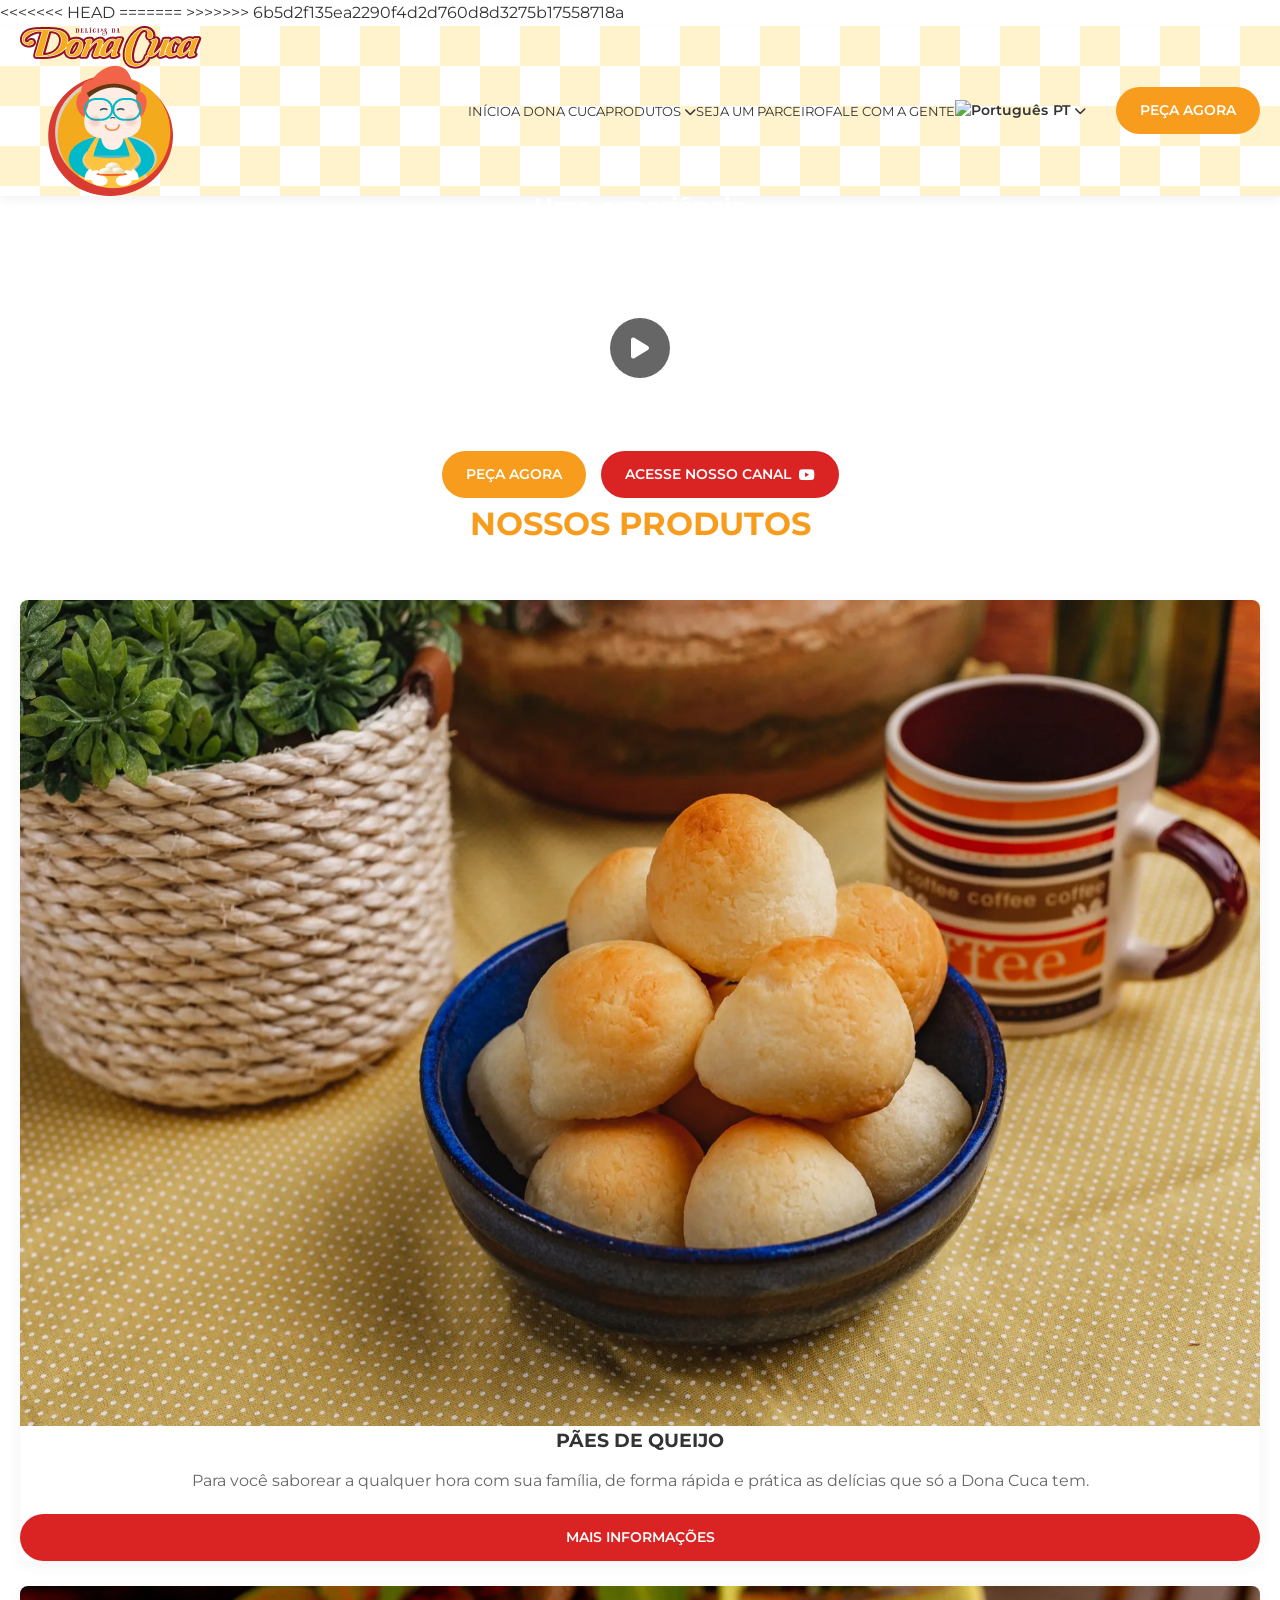
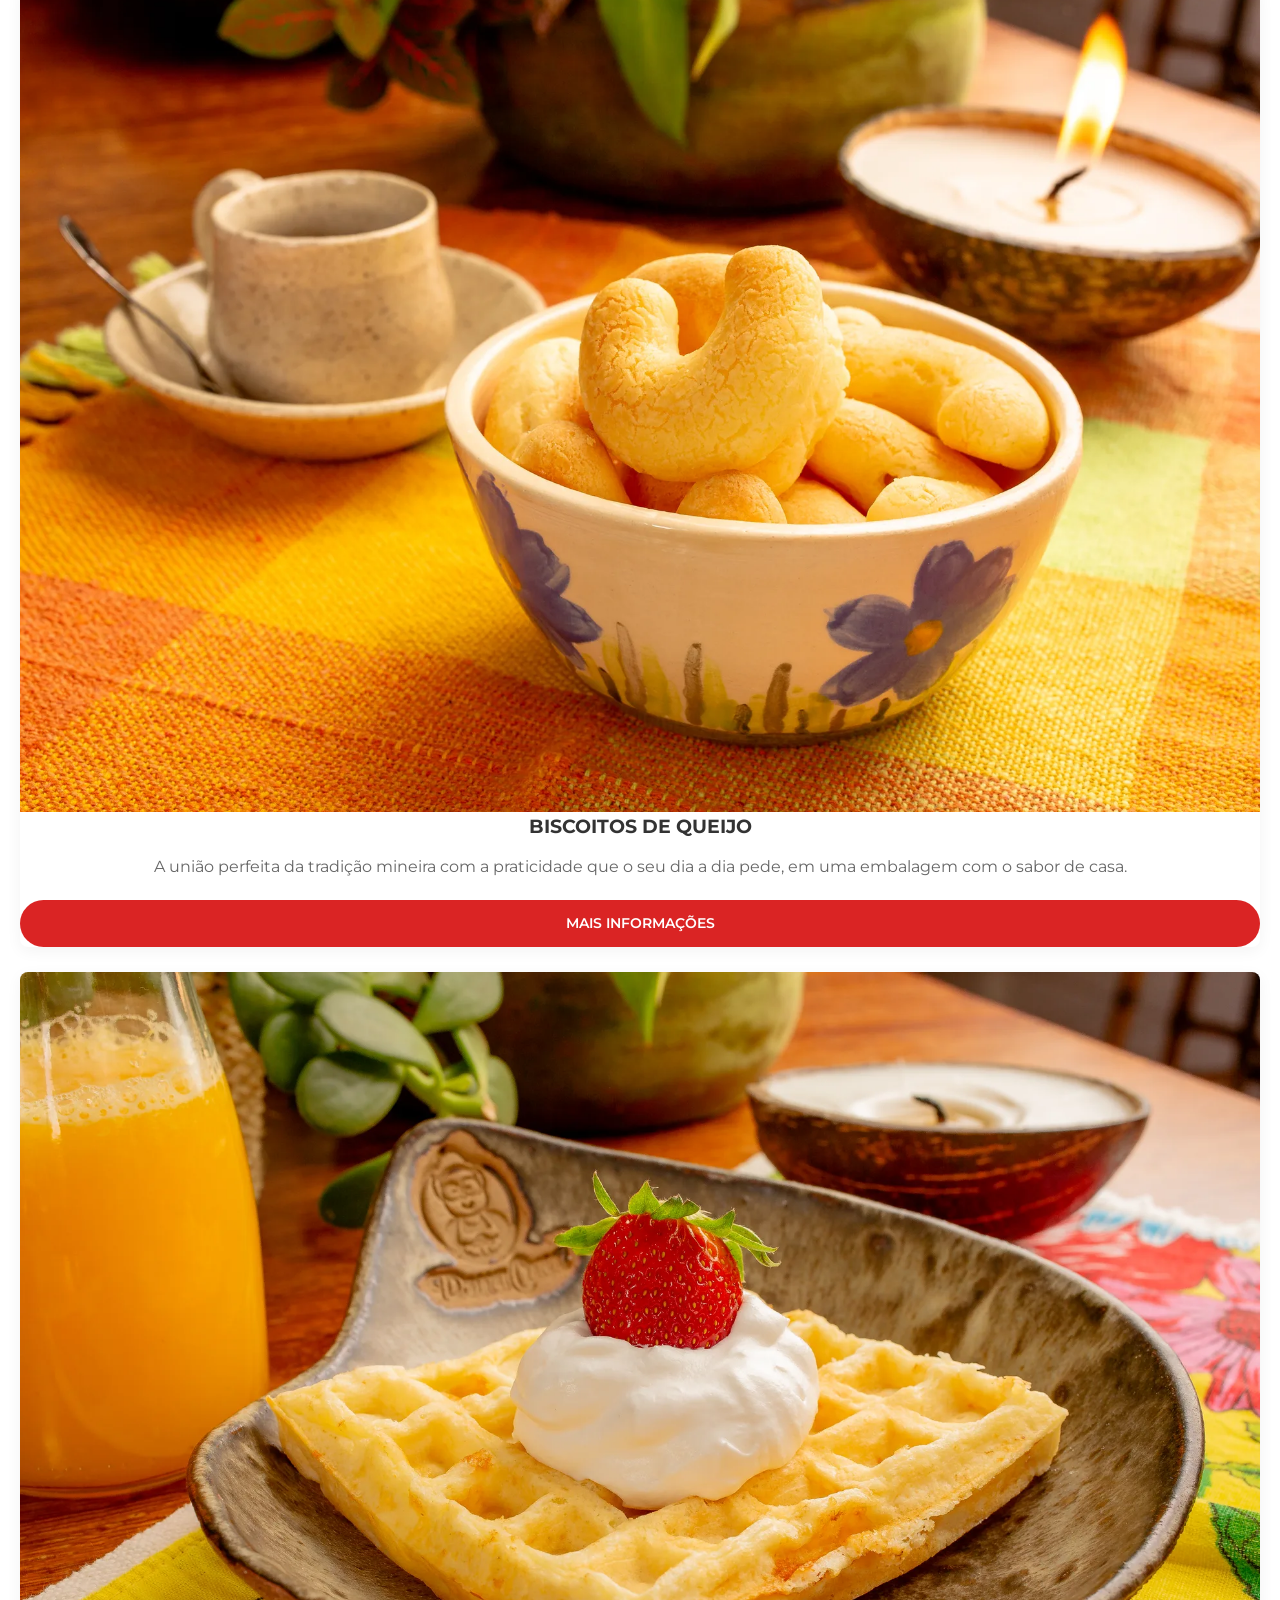
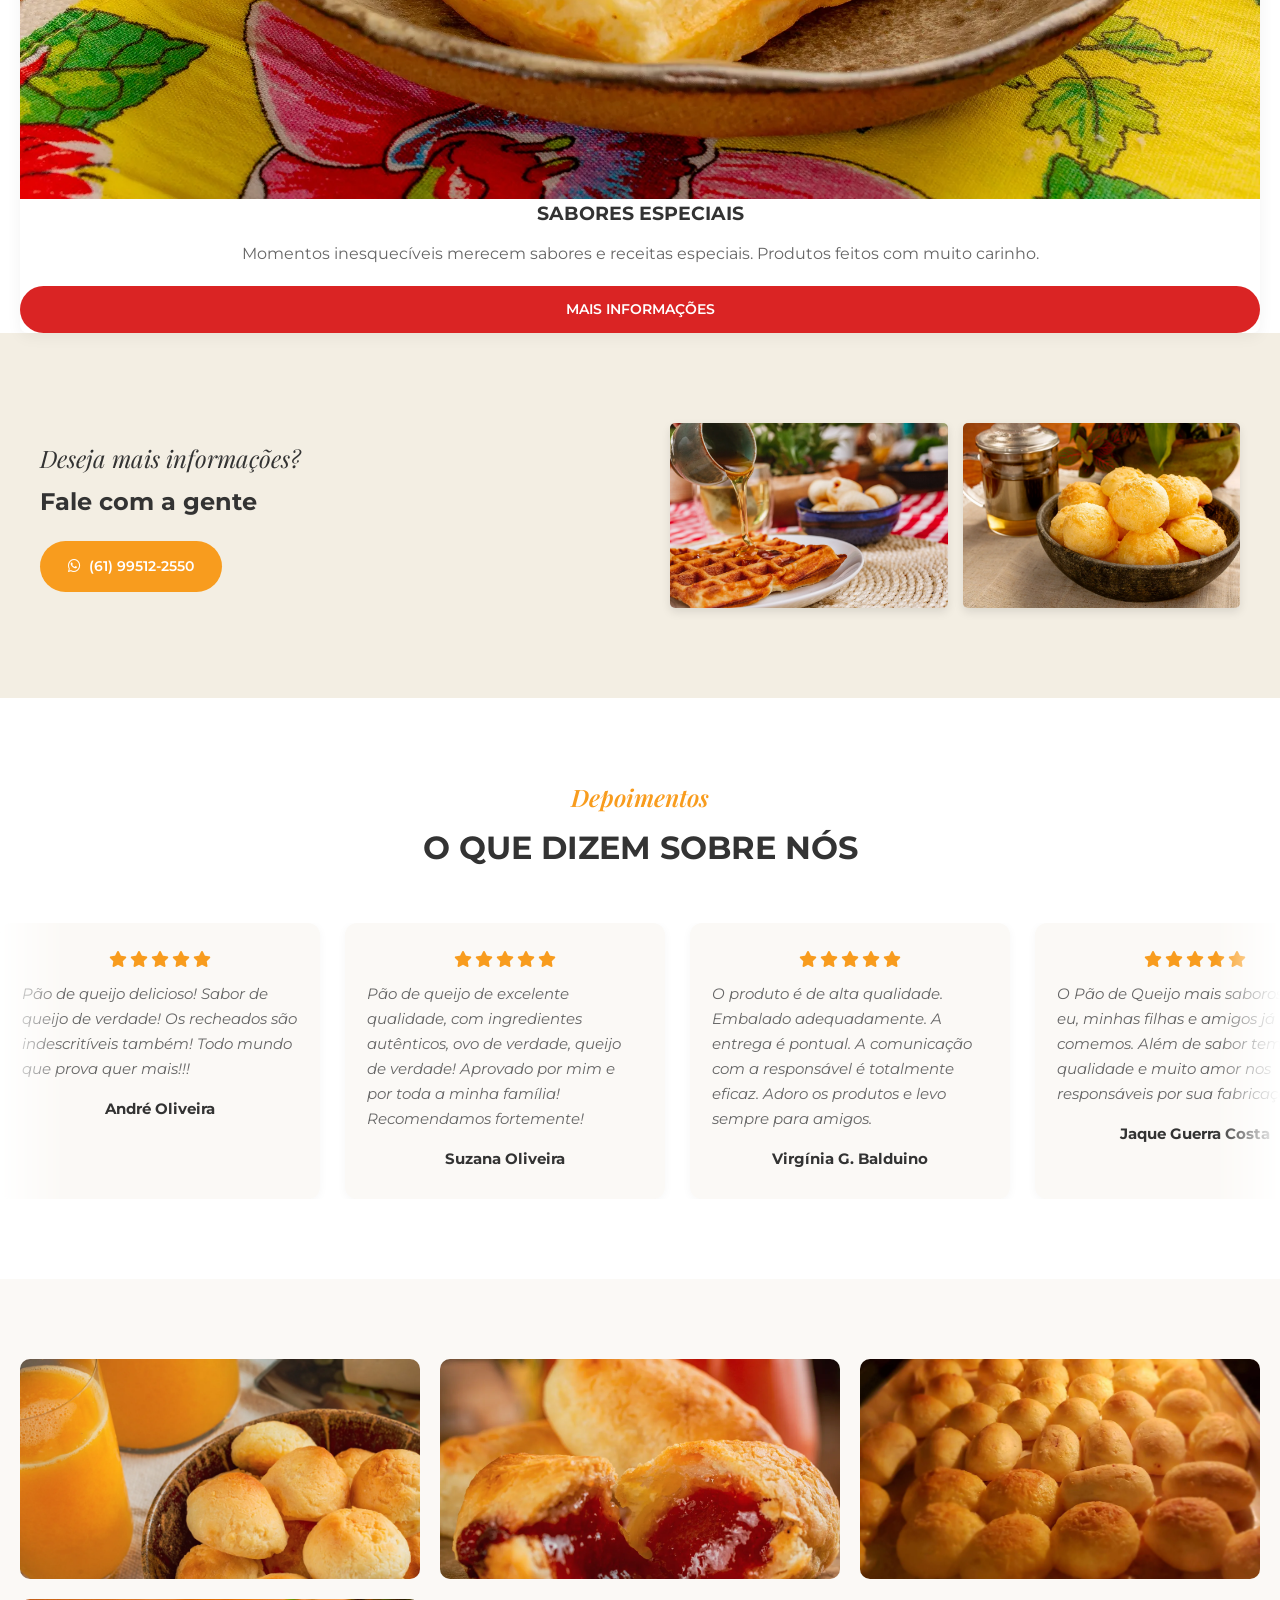
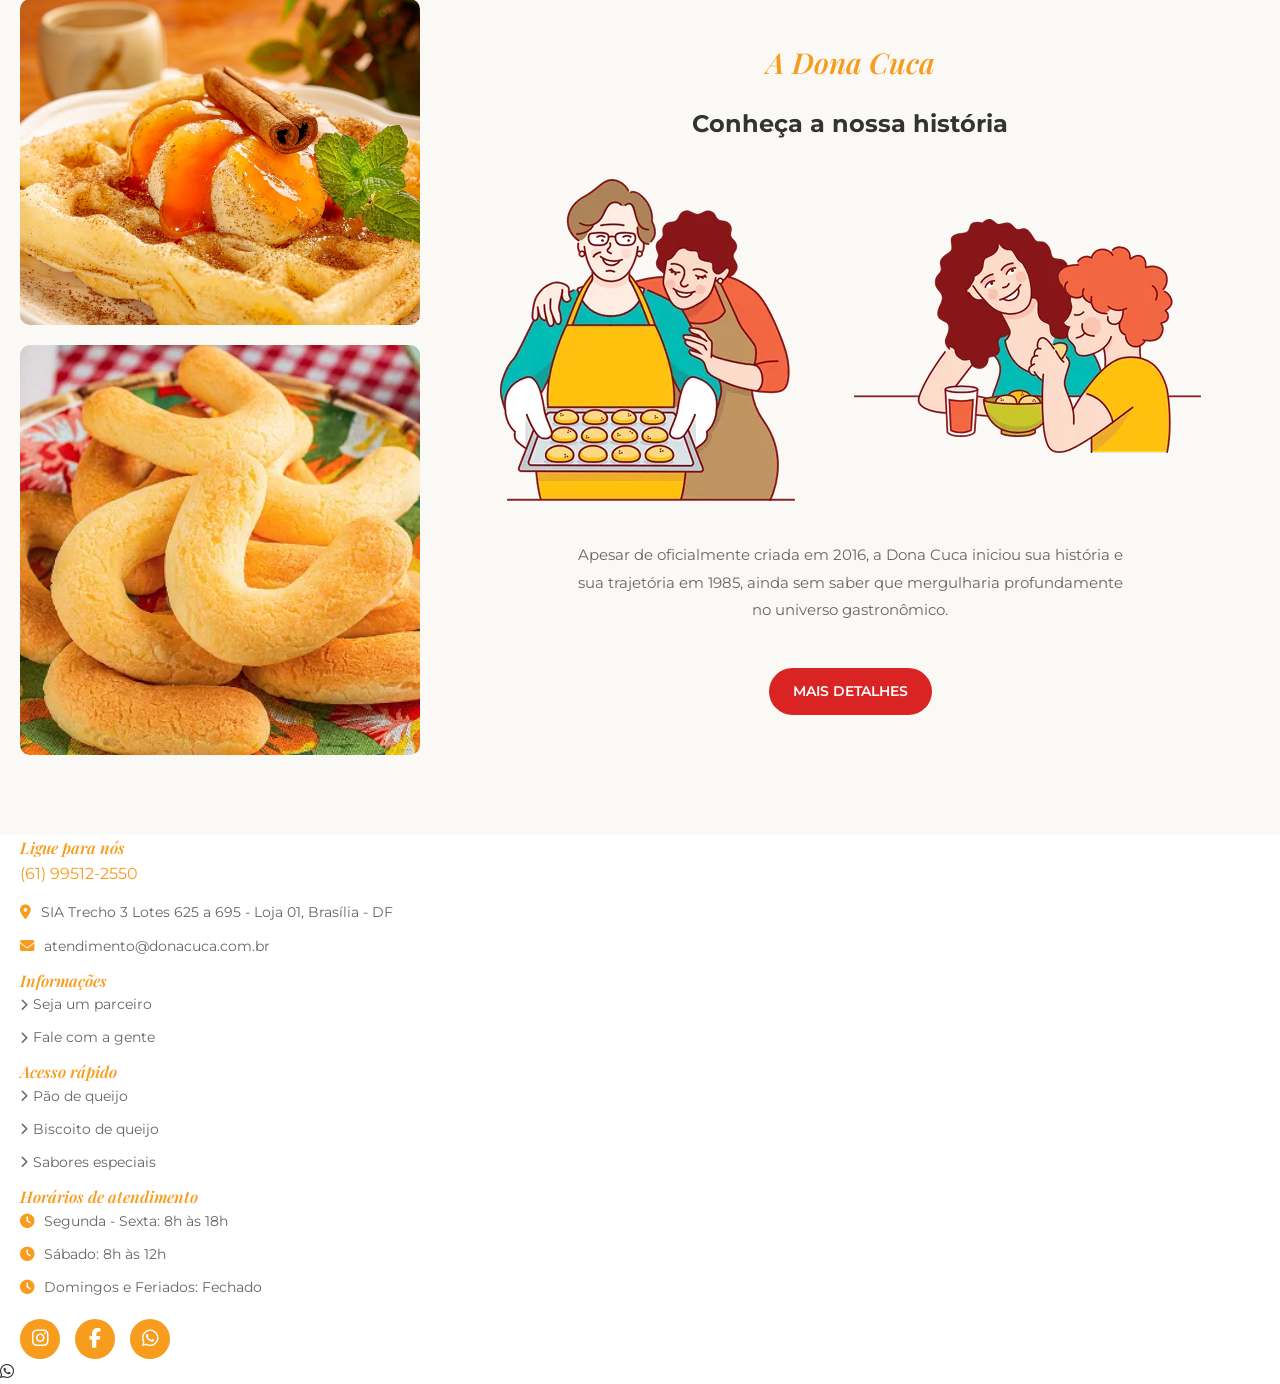
==== index.html @ e20464ad "resolve merge" ====
<!DOCTYPE html>
<html lang="pt-BR">

<head>
    <meta charset="UTF-8">
    <meta name="viewport" content="width=device-width, initial-scale=1.0">

    <!-- ===== SEO Primary ===== -->
<<<<<<< HEAD
    <title>Dona Cuca | Pão de Queijo Artesanal em Brasília</title>
=======
    <title>Dona Cuca | Início Pão de Queijo </title>
>>>>>>> 6b5d2f135ea2290f4d2d760d8d3275b17558718a
    <meta name="description" content="Conheça o pão de queijo artesanal da Dona Cuca — feito com ingredientes de verdade, ovo e queijo autênticos. Tradição desde 1985 em Brasília-DF.">
    <meta name="keywords" content="pão de queijo, biscoito de queijo, pão de queijo artesanal, Dona Cuca, Brasília, DF, pão de queijo recheado, queijo mineiro">
    <meta name="author" content="Dona Cuca">
    <meta name="robots" content="index, follow">
    <link rel="canonical" href="https://www.donacuca.com.br/">

    <!-- ===== Open Graph (WhatsApp, Facebook, LinkedIn) ===== -->
    <meta property="og:type" content="website">
    <meta property="og:url" content="https://www.donacuca.com.br/">
    <meta property="og:title" content="Dona Cuca | Pão de Queijo Artesanal em Brasília">
    <meta property="og:description" content="Feito com ingredientes de verdade desde 1985. Descubra o pão de queijo mais saboroso de Brasília.">
    <meta property="og:image" content="https://www.donacuca.com.br/assets/img/11.webp">
    <meta property="og:image:width" content="1200">
    <meta property="og:image:height" content="630">
    <meta property="og:locale" content="pt_BR">
    <meta property="og:site_name" content="Dona Cuca">

    <!-- ===== Twitter Card ===== -->
    <meta name="twitter:card" content="summary_large_image">
    <meta name="twitter:title" content="Dona Cuca | Pão de Queijo Artesanal em Brasília">
    <meta name="twitter:description" content="Feito com ingredientes de verdade desde 1985.">
    <meta name="twitter:image" content="https://www.donacuca.com.br/assets/img/11.webp">

    <!-- ===== Favicon ===== -->
    <link rel="shortcut icon" href="assets/logo/logo.png" type="image/x-icon">

    <!-- ===== JSON-LD Structured Data (Google Business) ===== -->
    <script type="application/ld+json">
    {
      "@context": "https://schema.org",
      "@type": "FoodEstablishment",
      "name": "Dona Cuca",
      "description": "Pão de queijo artesanal feito com ingredientes autênticos, tradição desde 1985.",
      "url": "https://www.donacuca.com.br",
      "telephone": "+55-61-99512-2550",
      "email": "atendimento@donacuca.com.br",
      "address": {
        "@type": "PostalAddress",
        "streetAddress": "SIA Trecho 3 Lotes 625 a 695 - Loja 01",
        "addressLocality": "Brasília",
        "addressRegion": "DF",
        "addressCountry": "BR"
      },
      "openingHoursSpecification": [
        { "@type": "OpeningHoursSpecification", "dayOfWeek": ["Monday","Tuesday","Wednesday","Thursday","Friday"], "opens": "08:00", "closes": "18:00" },
        { "@type": "OpeningHoursSpecification", "dayOfWeek": ["Saturday"], "opens": "08:00", "closes": "12:00" }
      ],
      "sameAs": [
        "https://www.instagram.com/donacucapaodequeijo",
        "https://www.facebook.com/donacucapaodequeijo"
      ]
    }
    </script>

    <!-- Google Fonts -->
    <link rel="preconnect" href="https://fonts.googleapis.com">
    <link rel="preconnect" href="https://fonts.gstatic.com" crossorigin>
    <link
        href="https://fonts.googleapis.com/css2?family=Montserrat:wght@400;500;600;700&family=Playfair+Display:ital,wght@0,600;0,700;1,600&display=swap"
        rel="stylesheet">

    <!-- FontAwesome -->
    <link rel="stylesheet" href="https://cdnjs.cloudflare.com/ajax/libs/font-awesome/6.4.0/css/all.min.css">

    <!-- Custom CSS -->
    <link rel="stylesheet" href="css/style.css">
</head>

<body>

    <!-- Header -->
    <header class="header">
        <div class="container header-container">
            <div class="logo">
                <img src="assets/logo/logo.png" alt="Dona Cuca">
            </div>

            <button class="mobile-menu-btn" aria-label="Abrir menu">
                <i class="fa-solid fa-bars"></i>
            </button>

            <nav class="nav-menu">
                <ul class="nav-list">
                    <li><a href="#inicio" data-i18n="nav-home">INÍCIO</a></li>
                    <li><a href="#historia" data-i18n="nav-about">A DONA CUCA</a></li>
                    <li class="dropdown">
                        <a href="#produtos"><span data-i18n="nav-products">PRODUTOS</span> <i
                                class="fa-solid fa-chevron-down text-xs"></i></a>
                    </li>
                    <li><a href="#parceiro" data-i18n="nav-partner">SEJA UM PARCEIRO</a></li>
                    <li><a href="#contato" data-i18n="nav-contact">FALE COM A GENTE</a></li>
                    <li class="language-selector">
                        <div class="lang-current">
                            <img src="https://flagcdn.com/w20/br.png" alt="Português" id="current-flag">
                            <span><span id="current-lang-text">PT</span> <i
                                    class="fa-solid fa-chevron-down text-xs"></i></span>
                        </div>
                        <ul class="lang-dropdown">
                            <li data-lang="pt" data-flag="br"><img src="https://flagcdn.com/w20/br.png" alt="Português">
                                Português</li>
                            <li data-lang="en" data-flag="us"><img src="https://flagcdn.com/w20/us.png" alt="English">
                                English</li>
                            <li data-lang="es" data-flag="es"><img src="https://flagcdn.com/w20/es.png" alt="Español">
                                Español</li>
                        </ul>
                    </li>
                </ul>
                <a href="#pedir" class="btn btn-primary btn-header" data-i18n="btn-order">Peça agora</a>
            </nav>
        </div>
    </header>

    <!-- Hero Section -->
    <section id="inicio" class="hero">
        <div class="hero-bg-slider">
            <div class="hero-bg-slide" style="background-image: url('assets/img/webp/11.webp'); animation-delay: 0s;"></div>
            <div class="hero-bg-slide" style="background-image: url('assets/img/webp/09.webp'); animation-delay: 6s;"></div>
            <div class="hero-bg-slide" style="background-image: url('assets/img/webp/10.webp'); animation-delay: 12s;"></div>
            <div class="hero-bg-slide" style="background-image: url('assets/img/webp/07.webp'); animation-delay: 18s;"></div>
        </div>
        <div class="hero-overlay"></div>
        <div class="container hero-content">
            <h2 class="hero-subtitle scroll-reveal" data-i18n="hero-subtitle">Saboreie nossas delícias</h2>
            <h1 class="hero-title scroll-reveal delay-100" data-i18n="hero-title">Uma experiência<br>gastronômica
                diferente</h1>

            <div class="hero-video-thumbnail scroll-reveal delay-200">
                <video id="heroVideo" class="video-thumb-img" autoplay>
                    <source src="assets/video/video.mp4" type="video/mp4">
                </video>
                <div class="play-btn" id="heroPlayBtn" style="cursor: pointer;">
                    <i class="fa-solid fa-play"></i>
                </div>
            </div>

            <div class="hero-buttons scroll-reveal delay-300">
                <a href="#pedir" class="btn btn-primary" data-i18n="btn-order">Peça agora</a>
                <a href="https://www.youtube.com/@DonaCucaPaoDeQueijo" target="_blank" class="btn btn-danger"
                    id="btnYoutubeHero"><span data-i18n="hero-youtube">Acesse nosso canal</span> <i
                        class="fa-brands fa-youtube"></i></a>
            </div>
        </div>
    </section>

    <!-- Products Section -->
    <section id="produtos" class="products">
        <div class="container">
            <div class="section-header scroll-reveal">
                <h2 class="section-title" data-i18n="products-title">NOSSOS PRODUTOS</h2>
            </div>

            <div class="products-grid">
                <!-- Card 1 -->
                <div class="product-card scroll-reveal delay-100">
                    <div class="card-img-wrapper">
                        <img src="assets/img/webp/01.webp" alt="Pães de Queijo Artesanal Dona Cuca" loading="lazy">
                    </div>
                    <div class="card-content">
                        <h3 data-i18n="prod1-title">PÃES DE QUEIJO</h3>
                        <p data-i18n="prod1-desc">Para você saborear a qualquer hora com sua família, de forma rápida e
                            prática as delícias que só a Dona Cuca tem.</p>
                        <a href="#mais" class="btn btn-outline-danger" data-i18n="btn-more">Mais informações</a>
                    </div>
                </div>

                <!-- Card 2 -->
                <div class="product-card scroll-reveal delay-200">
                    <div class="card-img-wrapper">
                        <img src="assets/img/webp/06.webp" alt="Biscoitos de Queijo Dona Cuca" loading="lazy">
                    </div>
                    <div class="card-content">
                        <h3 data-i18n="prod2-title">BISCOITOS DE QUEIJO</h3>
                        <p data-i18n="prod2-desc">A união perfeita da tradição mineira com a praticidade que o seu dia a
                            dia pede, em uma embalagem com o sabor de casa.</p>
                        <a href="#mais" class="btn btn-outline-danger" data-i18n="btn-more">Mais informações</a>
                    </div>
                </div>

                <!-- Card 3 -->
                <div class="product-card scroll-reveal delay-300">
                    <div class="card-img-wrapper">
                        <img src="assets/img/webp/09.webp" alt="Sabores Especiais Dona Cuca" loading="lazy">
                    </div>
                    <div class="card-content">
                        <h3 data-i18n="prod3-title">SABORES ESPECIAIS</h3>
                        <p data-i18n="prod3-desc">Momentos inesquecíveis merecem sabores e receitas especiais. Produtos
                            feitos com muito carinho.</p>
                        <a href="#mais" class="btn btn-outline-danger" data-i18n="btn-more">Mais informações</a>
                    </div>
                </div>
            </div>
        </div>
    </section>

    <!-- Call to Action (Contact) -->
    <section id="contato" class="cta-section">
        <div class="container cta-container">
            <div class="cta-text scroll-reveal-left">
                <p class="cta-subtitle" data-i18n="cta-subtitle">Deseja mais informações?</p>
                <h2 class="cta-title" data-i18n="cta-title">Fale com a gente</h2>
                <a href="https://wa.me/5561995122550" class="btn btn-primary cta-btn" target="_blank">
                    <i class="fa-brands fa-whatsapp"></i> (61) 99512-2550
                </a>
            </div>
            <div class="cta-images scroll-reveal-right delay-200">
                <img src="assets/img/webp/02.webp" alt="Pão de queijo Dona Cuca - Peça o seu" class="img-left" loading="lazy">
                <img src="assets/img/webp/10.webp" alt="Produtos Dona Cuca em destaque" class="img-right" loading="lazy">
            </div>
        </div>
    </section>

    <!-- Depoimentos Section -->
    <section id="depoimentos" class="testimonials-section">
        <div class="container">
            <div class="section-header scroll-reveal">
                <h3 class="testimonials-label" data-i18n="testimonials-label">Depoimentos</h3>
                <h2 class="section-title testimonials-title" data-i18n="testimonials-title">O que dizem sobre nós</h2>
            </div>
        </div>

        <div class="carousel-track-container scroll-reveal delay-200">
            <div class="carousel-track">
                <div class="testimonial-card">
                    <div class="testimonial-stars">
                        <i class="fa-solid fa-star"></i><i class="fa-solid fa-star"></i><i
                            class="fa-solid fa-star"></i><i class="fa-solid fa-star"></i><i
                            class="fa-solid fa-star"></i>
                    </div>
                    <p class="testimonial-text" data-i18n="dep1-text">Pão de queijo delicioso! Sabor de queijo de
                        verdade! Os recheados são indescritíveis também! Todo mundo que prova quer mais!!!</p>
                    <span class="testimonial-author">André Oliveira</span>
                </div>

                <div class="testimonial-card">
                    <div class="testimonial-stars">
                        <i class="fa-solid fa-star"></i><i class="fa-solid fa-star"></i><i
                            class="fa-solid fa-star"></i><i class="fa-solid fa-star"></i><i
                            class="fa-solid fa-star"></i>
                    </div>
                    <p class="testimonial-text" data-i18n="dep2-text">Pão de queijo de excelente qualidade, com
                        ingredientes autênticos, ovo de verdade, queijo de verdade! Aprovado por mim e por toda a minha
                        família! Recomendamos fortemente!</p>
                    <span class="testimonial-author">Suzana Oliveira</span>
                </div>

                <div class="testimonial-card">
                    <div class="testimonial-stars">
                        <i class="fa-solid fa-star"></i><i class="fa-solid fa-star"></i><i
                            class="fa-solid fa-star"></i><i class="fa-solid fa-star"></i><i
                            class="fa-solid fa-star"></i>
                    </div>
                    <p class="testimonial-text" data-i18n="dep3-text">O produto é de alta qualidade. Embalado
                        adequadamente. A entrega é pontual. A comunicação com a responsável é totalmente eficaz. Adoro
                        os produtos e levo sempre para amigos.</p>
                    <span class="testimonial-author">Virgínia G. Balduino</span>
                </div>

                <div class="testimonial-card">
                    <div class="testimonial-stars">
                        <i class="fa-solid fa-star"></i><i class="fa-solid fa-star"></i><i
                            class="fa-solid fa-star"></i><i class="fa-solid fa-star"></i><i
                            class="fa-solid fa-star"></i>
                    </div>
                    <p class="testimonial-text" data-i18n="dep4-text">O Pão de Queijo mais saboroso que eu, minhas
                        filhas e amigos já comemos. Além de sabor tem qualidade e muito amor nos responsáveis por sua
                        fabricação.</p>
                    <span class="testimonial-author">Jaque Guerra Costa</span>
                </div>

                <div class="testimonial-card">
                    <div class="testimonial-stars">
                        <i class="fa-solid fa-star"></i><i class="fa-solid fa-star"></i><i
                            class="fa-solid fa-star"></i><i class="fa-solid fa-star"></i><i
                            class="fa-solid fa-star"></i>
                    </div>
                    <p class="testimonial-text" data-i18n="dep5-text">Uma experiência maravilhosa! O Pão de queijo da
                        Dona Cuca é um "Manjar dos Deuses"! Simples assim!</p>
                    <span class="testimonial-author">Marta Maria Damásio Nonato</span>
                </div>

                <div class="testimonial-card">
                    <div class="testimonial-stars">
                        <i class="fa-solid fa-star"></i><i class="fa-solid fa-star"></i><i
                            class="fa-solid fa-star"></i><i class="fa-solid fa-star"></i><i
                            class="fa-solid fa-star"></i>
                    </div>
                    <p class="testimonial-text" data-i18n="dep6-text">Excelente, pães de queijo deliciosos e ambiente
                        super agradável e acolhedor. Nota 1000!!!!</p>
                    <span class="testimonial-author">Fatima Ferraz Palhares</span>
                </div>

                <div class="testimonial-card">
                    <div class="testimonial-stars">
                        <i class="fa-solid fa-star"></i><i class="fa-solid fa-star"></i><i
                            class="fa-solid fa-star"></i><i class="fa-solid fa-star"></i><i
                            class="fa-solid fa-star"></i>
                    </div>
                    <p class="testimonial-text" data-i18n="dep7-text">Pão de queijo de verdade!!! Simplesmente
                        maravilhoso! Sabores sazonais sempre surpreendem!</p>
                    <span class="testimonial-author">Gabriel Bengaloo</span>
                </div>

                <div class="testimonial-card">
                    <div class="testimonial-stars">
                        <i class="fa-solid fa-star"></i><i class="fa-solid fa-star"></i><i
                            class="fa-solid fa-star"></i><i class="fa-solid fa-star"></i><i
                            class="fa-solid fa-star"></i>
                    </div>
                    <p class="testimonial-text" data-i18n="dep8-text">Uma delícia!!!! Pão de queijo artesanal com
                        ingredientes de qualidade.</p>
                    <span class="testimonial-author">Jeanice Durão</span>
                </div>
            </div>
        </div>
    </section>

    <!-- Gallery and Story Section -->
    <section id="historia" class="gallery-story-section">
        <div class="container">
            <div class="story-grid">
                <!-- Top row: 3 images -->
                <div class="story-grid-img img-1 scroll-reveal delay-100">
                    <img src="assets/img/webp/04.webp" alt="Pão de queijo da Dona Cuca" loading="lazy">
                </div>
                <div class="story-grid-img img-2 scroll-reveal delay-200">
                    <img src="assets/img/webp/12.webp" alt="Dona Cuca — sabor mineiro em Brasília" loading="lazy">
                </div>
                <div class="story-grid-img img-3 scroll-reveal delay-300">
                    <img src="assets/img/webp/03.webp" alt="Produção artesanal Dona Cuca" loading="lazy">
                </div>

                <!-- Left column: 2 images stacked -->
                <div class="story-grid-img img-4 scroll-reveal-left delay-400">
                    <img src="assets/img/webp/13.webp" alt="Dona Cuca — ingredientes frescos e de qualidade" loading="lazy">
                </div>
                <div class="story-grid-img img-5 scroll-reveal-left delay-500">
                    <img src="assets/img/webp/05.webp" alt="Pão de queijo recheado Dona Cuca" loading="lazy">
                </div>

                <!-- Center-Right: Story card spanning 2 cols and 2 rows -->
                <div class="story-card scroll-reveal-right delay-200">
                    <h3 class="story-label" data-i18n="story-label">A Dona Cuca</h3>
                    <h2 class="story-heading" data-i18n="story-heading">Conheça a nossa história</h2>

                    <div class="story-illustrations">
                        <img src="assets/img/webp/banner.webp" alt="Ilustração Dona Cuca — história desde 1985" class="story-img" loading="lazy">
                    </div>

                    <p class="story-paragraph" data-i18n="story-text">Apesar de oficialmente criada em 2016, a Dona Cuca
                        iniciou sua história e sua trajetória em 1985, ainda sem saber que mergulharia profundamente no
                        universo gastronômico.</p>

                    <div class="story-btn-wrapper">
                        <a href="#historia" class="btn btn-danger" data-i18n="btn-details">Mais detalhes</a>
                    </div>
                </div>
            </div>
        </div>
    </section>

    <!-- Footer -->
    <footer class="footer">
        <div class="container footer-container">
            <!-- Col 1 -->
            <div class="footer-col scroll-reveal">
                <h4 data-i18n="footer-col1">Ligue para nós</h4>
                <p class="phone-number">(61) 99512-2550</p>
                <ul class="contact-list">
                    <li><i class="fa-solid fa-location-dot"></i> <span data-i18n="footer-address">SIA Trecho 3 Lotes 625
                            a 695 - Loja 01, Brasília - DF</span></li>
                    <li><i class="fa-solid fa-envelope"></i> atendimento@donacuca.com.br</li>
                </ul>
            </div>

            <!-- Col 2 -->
            <div class="footer-col scroll-reveal delay-100">
                <h4 data-i18n="footer-col2">Informações</h4>
                <ul class="footer-links">
                    <li><a href="#parceiro"><i class="fa-solid fa-chevron-right text-xs"></i> <span
                                data-i18n="footer-partner">Seja um parceiro</span></a></li>
                    <li><a href="https://wa.me/5561995122550"><i class="fa-solid fa-chevron-right text-xs"></i> <span
                                data-i18n="footer-contact">Fale com a gente</span></a></li>
                </ul>
            </div>

            <!-- Col 3 -->
            <div class="footer-col scroll-reveal delay-200">
                <h4 data-i18n="footer-col3">Acesso rápido</h4>
                <ul class="footer-links">
                    <li><a href="#produtos"><i class="fa-solid fa-chevron-right text-xs"></i> <span
                                data-i18n="footer-pao">Pão de queijo</span></a></li>
                    <li><a href="#produtos"><i class="fa-solid fa-chevron-right text-xs"></i> <span
                                data-i18n="footer-biscoito">Biscoito de queijo</span></a></li>
                    <li><a href="#produtos"><i class="fa-solid fa-chevron-right text-xs"></i> <span
                                data-i18n="footer-sabores">Sabores especiais</span></a></li>
                </ul>
            </div>

            <!-- Col 4 -->
            <div class="footer-col scroll-reveal delay-300">
                <h4 data-i18n="footer-col4">Horários de atendimento</h4>
                <ul class="hours-list">
                    <li><i class="fa-solid fa-clock"></i> <span data-i18n="footer-hours1">Segunda - Sexta: 8h às
                            18h</span></li>
                    <li><i class="fa-solid fa-clock"></i> <span data-i18n="footer-hours2">Sábado: 8h às 12h</span></li>
                    <li><i class="fa-solid fa-clock"></i> <span data-i18n="footer-hours3">Domingos e Feriados:
                            Fechado</span></li>
                </ul>
                <div class="social-icons">
                    <a href="https://www.instagram.com/donacucapaodequeijo"><i class="fa-brands fa-instagram"></i></a>
                    <a href="https://www.facebook.com/donacucapaodequeijo"><i class="fa-brands fa-facebook-f"></i></a>
                    <a href="https://wa.me/5561995122550"><i class="fa-brands fa-whatsapp"></i></a>
                </div>
            </div>
        </div>
    </footer>

    <!-- Floating WhatsApp Button -->
    <a href="https://wa.me/5561995122550" class="floating-whatsapp" target="_blank"
        aria-label="Fale conosco no WhatsApp">
        <i class="fa-brands fa-whatsapp"></i>
    </a>

    <script src="js/script.js"></script>
</body>

</html>
---- css/style.css ----
/* ===== Variáveis CSS ===== */
:root {
  --primary-color: #F89C1E;
  /* Laranja Dona Cuca */
  --primary-hover: #E08915;
  --secondary-color: #DA2424;
  /* Vermelho/bordo */
  --secondary-hover: #B71C1C;
  --whatsapp-color: #25D366;
  --footer-bg: #4B2E1D;
  /* Marrom Escuro */
  --bg-bege: #f3eee3;
  /* Marrom Escuro */
  --bg-light: #FBF9F6;
  /* Bege claro das seções */
  --text-dark: #333333;
  --text-light: #666666;
  --font-main: 'Montserrat', sans-serif;
  --font-title: 'Playfair Display', serif;
}

html {
  scroll-behavior: smooth;
}

/* ===== Custom Scrollbar ===== */
::-webkit-scrollbar {
  width: 12px;
}

::-webkit-scrollbar-track {
  background: var(--bg-light);
}

::-webkit-scrollbar-thumb {
  background-color: var(--primary-color);
  border-radius: 10px;
  border: 3px solid var(--bg-light);
}

::-webkit-scrollbar-thumb:hover {
  background-color: var(--primary-hover);
}

/* ===== Reset Básico ===== */
* {
  margin: 0;
  padding: 0;
  box-sizing: border-box;
}

html {
  scroll-behavior: smooth;
<<<<<<< HEAD
  overflow-x: hidden;
=======
>>>>>>> 6b5d2f135ea2290f4d2d760d8d3275b17558718a
}

body {
  font-family: var(--font-main);
  color: var(--text-dark);
  line-height: 1.6;
  background-color: #ffffff;
<<<<<<< HEAD
  overflow-x: hidden;
=======
>>>>>>> 6b5d2f135ea2290f4d2d760d8d3275b17558718a
}

ul {
  list-style: none;
}

a {
  text-decoration: none;
  color: inherit;
}

img {
  max-width: 100%;
  display: block;
}

.container {
<<<<<<< HEAD
  width: 100%;
=======
  width: 90%;
>>>>>>> 6b5d2f135ea2290f4d2d760d8d3275b17558718a
  max-width: 1200px;
  margin: 0 auto;
  padding: 0 20px;
}

.text-xs {
  font-size: 0.75rem;
}

/* ===== Botões ===== */
.btn {
  display: inline-flex;
  align-items: center;
  justify-content: center;
  gap: 8px;
  padding: 12px 24px;
  border-radius: 30px;
  font-weight: 600;
  font-size: 0.9rem;
  transition: all 0.3s cubic-bezier(0.25, 0.8, 0.25, 1);
  cursor: pointer;
  border: none;
  text-transform: uppercase;
}

.btn:hover {
  transform: translateY(-3px) scale(1.02);
  box-shadow: 0 8px 20px rgba(0, 0, 0, 0.15);
}

.btn:active {
  transform: translateY(0) scale(0.98);
  box-shadow: 0 2px 5px rgba(0, 0, 0, 0.1);
}

.btn-primary {
  background-color: var(--primary-color);
  color: #fff;
}

.btn-primary:hover {
  background-color: var(--primary-hover);
  color: #fff;
}

.btn-danger {
  background-color: var(--secondary-color);
  color: #fff;
}

.btn-danger:hover {
  background-color: var(--secondary-hover);
  color: #fff;
}

.btn-outline-danger {
  background-color: transparent;
  color: var(--secondary-color);
  border: 2px solid var(--secondary-color);
}

.btn-outline-danger:hover {
  background-color: var(--secondary-color);
  color: #fff;
}

/* ===== Header & Navbar ===== */
.header {
<<<<<<< HEAD
  /* Padrão Xadrez Amarelo/Branco inspirado na toalha */
=======
>>>>>>> 6b5d2f135ea2290f4d2d760d8d3275b17558718a
  background-color: #fce9b7;
  background-image: linear-gradient(45deg, #fff3cd 25%, transparent 25%, transparent 75%, #fff3cd 75%, #fff3cd),
    linear-gradient(45deg, #fff3cd 25%, transparent 25%, transparent 75%, #fff3cd 75%, #fff3cd);
  background-size: 80px 80px;
  background-position: 0 0, 40px 40px;
<<<<<<< HEAD
  padding: 25px 0;
=======
  padding: 15px 0;
>>>>>>> 6b5d2f135ea2290f4d2d760d8d3275b17558718a
  position: sticky;
  top: 0;
  z-index: 1000;
  box-shadow: 0 4px 10px rgba(0, 0, 0, 0.05);
  transition: all 0.3s ease;
}

.header.scrolled {
<<<<<<< HEAD
  padding: 15px 0;
=======
  padding: 10px 0;
>>>>>>> 6b5d2f135ea2290f4d2d760d8d3275b17558718a
  box-shadow: 0 5px 20px rgba(0, 0, 0, 0.15);
}

.header-container {
  display: flex;
  align-items: center;
  justify-content: space-between;
}

.logo img {
<<<<<<< HEAD
  height: 90px;
=======
  height: 70px;
>>>>>>> 6b5d2f135ea2290f4d2d760d8d3275b17558718a
}

.nav-menu {
  display: flex;
  align-items: center;
  gap: 30px;
}

.nav-list {
  display: flex;
  align-items: center;
<<<<<<< HEAD
  gap: 20px;
}

.nav-list li a {
  font-size: 0.85rem;
=======
  gap: 16px;
}

.nav-list li a {
  font-size: 0.82rem;
>>>>>>> 6b5d2f135ea2290f4d2d760d8d3275b17558718a
  font-weight: 600;
  color: var(--text-dark);
  text-transform: uppercase;
  transition: color 0.3s;
}

.nav-list li a:hover {
  color: var(--primary-color);
}

.language-selector {
  position: relative;
  font-size: 0.85rem;
  font-weight: 600;
  cursor: pointer;
}

.lang-current {
  display: flex;
  align-items: center;
  gap: 5px;
  padding: 5px 0;
}

.lang-dropdown {
  position: absolute;
  top: 100%;
  right: 0;
  background: #fff;
  box-shadow: 0 4px 10px rgba(0, 0, 0, 0.1);
  border-radius: 5px;
  overflow: hidden;
  display: none;
  flex-direction: column;
  min-width: 140px;
  z-index: 1000;
  padding: 0;
  margin: 0;
}

.language-selector:hover .lang-dropdown {
  display: flex;
}

.lang-dropdown li {
  padding: 10px 15px;
  display: flex;
  align-items: center;
  gap: 10px;
  transition: background 0.3s;
  color: var(--text-dark);
}

.lang-dropdown li:hover {
  background: var(--bg-bege);
  color: var(--primary-color);
}

.mobile-menu-btn {
  display: none;
  background: none;
  border: none;
  font-size: 1.5rem;
  color: var(--text-dark);
  cursor: pointer;
}

/* ===== Hero Section ===== */
.hero {
  position: relative;
<<<<<<< HEAD
  min-height: calc(100vh - 140px);
  /* Desconta a altura aproximada do header */
=======
  min-height: calc(100vh - 100px);
>>>>>>> 6b5d2f135ea2290f4d2d760d8d3275b17558718a
  background-color: var(--text-dark);
  display: flex;
  align-items: center;
  justify-content: center;
  text-align: center;
  color: #fff;
  overflow: hidden;
}

.hero-bg-slider {
  position: absolute;
  top: 0; left: 0; right: 0; bottom: 0;
  z-index: 0;
  overflow: hidden;
}

.hero-bg-slide {
  position: absolute;
<<<<<<< HEAD
  top: 0; left: 0; 
=======
  top: 0; left: 0;
>>>>>>> 6b5d2f135ea2290f4d2d760d8d3275b17558718a
  width: 100%; height: 100%;
  background-size: cover;
  background-position: center;
  opacity: 0;
  animation: heroZoomFade 24s infinite linear;
}

@keyframes heroZoomFade {
  0% { opacity: 0; transform: scale(1); }
  5% { opacity: 1; transform: scale(1.02); }
  25% { opacity: 1; transform: scale(1.1); }
  30% { opacity: 0; transform: scale(1.12); }
  100% { opacity: 0; transform: scale(1.15); }
}

.hero-overlay {
  position: absolute;
  top: 0; left: 0; right: 0; bottom: 0;
<<<<<<< HEAD
  background-color: rgba(51, 51, 51, 0.65); /* Fundo cinza translúcido */
=======
  background-color: rgba(51, 51, 51, 0.65);
>>>>>>> 6b5d2f135ea2290f4d2d760d8d3275b17558718a
  z-index: 1;
}

.hero-content {
  position: relative;
  z-index: 10;
  display: flex;
  flex-direction: column;
  align-items: center;
  justify-content: center;
  width: 100%;
  margin-top: -40px;
<<<<<<< HEAD
  /* Sobe o conteúdo visualmente para compensar o peso do vídeo na base */
=======
>>>>>>> 6b5d2f135ea2290f4d2d760d8d3275b17558718a
}

.hero-subtitle {
  font-family: var(--font-title);
  font-style: italic;
  color: var(--primary-color);
<<<<<<< HEAD
  font-size: 2rem;
=======
  font-size: 1.6rem;
>>>>>>> 6b5d2f135ea2290f4d2d760d8d3275b17558718a
  margin-bottom: 5px;
}

.hero-title {
<<<<<<< HEAD
  font-size: 3.5rem;
  font-weight: 700;
  line-height: 1.1;
  margin-bottom: 30px;
=======
  font-size: 2.8rem;
  font-weight: 700;
  line-height: 1.1;
  margin-bottom: 22px;
>>>>>>> 6b5d2f135ea2290f4d2d760d8d3275b17558718a
}

.hero-video-thumbnail {
  position: relative;
<<<<<<< HEAD
  width: 500px;
  overflow: hidden;
  margin-bottom: 30px;
=======
  width: 400px;
  overflow: hidden;
  margin-bottom: 25px;
>>>>>>> 6b5d2f135ea2290f4d2d760d8d3275b17558718a
}

.video-thumb-img {
  width: 100%;
  height: auto;
}

.play-btn {
  position: absolute;
  top: 50%;
  left: 50%;
  transform: translate(-50%, -50%);
  background-color: rgba(0, 0, 0, 0.6);
  color: #fff;
  width: 60px;
  height: 60px;
  border-radius: 50%;
  display: flex;
  align-items: center;
  justify-content: center;
  font-size: 1.5rem;
  transition: all 0.3s;
}

.play-btn:hover {
  background-color: var(--primary-color);
  transform: translate(-50%, -50%) scale(1.1);
}

.hero-buttons {
  display: flex;
  gap: 15px;
}

/* ===== Products Section ===== */
.products {
<<<<<<< HEAD
  padding: 80px 0;
=======
  padding: 70px 0;
>>>>>>> 6b5d2f135ea2290f4d2d760d8d3275b17558718a
  background-color: var(--bg-light);
}

.section-header {
  text-align: center;
  margin-bottom: 50px;
}

.section-title {
  font-size: 2rem;
  color: var(--primary-color);
  font-weight: 700;
  text-transform: uppercase;
}

.products-grid {
  display: grid;
<<<<<<< HEAD
  grid-template-columns: repeat(3, 1fr);
  gap: 30px;
=======
  grid-template-columns: repeat(auto-fit, minmax(280px, 1fr));
  gap: 25px;
>>>>>>> 6b5d2f135ea2290f4d2d760d8d3275b17558718a
}

.product-card {
  background: #fff;
  text-align: center;
  border-radius: 8px;
  overflow: hidden;
  box-shadow: 0 4px 15px rgba(0, 0, 0, 0.05);
  transition: transform 0.4s cubic-bezier(0.175, 0.885, 0.32, 1.275), box-shadow 0.4s ease;
  display: flex;
  flex-direction: column;
}

.product-card:hover {
  transform: translateY(-12px);
  box-shadow: 0 15px 30px rgba(0, 0, 0, 0.1);
}

.card-img-wrapper {
<<<<<<< HEAD
  height: 250px;
=======
  height: 220px;
>>>>>>> 6b5d2f135ea2290f4d2d760d8d3275b17558718a
  overflow: hidden;
}

.card-img-wrapper img {
  width: 100%;
  height: 100%;
  object-fit: cover;
  transition: transform 0.6s cubic-bezier(0.25, 0.46, 0.45, 0.94);
}

.product-card:hover .card-img-wrapper img {
  transform: scale(1.1);
}

.card-content {
<<<<<<< HEAD
  padding: 30px 20px;
=======
  padding: 25px 20px;
>>>>>>> 6b5d2f135ea2290f4d2d760d8d3275b17558718a
  flex-grow: 1;
  display: flex;
  flex-direction: column;
}

.card-content h3 {
<<<<<<< HEAD
  font-size: 1.2rem;
  margin-bottom: 15px;
=======
  font-size: 1.1rem;
  margin-bottom: 12px;
>>>>>>> 6b5d2f135ea2290f4d2d760d8d3275b17558718a
  color: var(--text-dark);
}

.card-content p {
<<<<<<< HEAD
  font-size: 0.9rem;
  color: var(--text-light);
  margin-bottom: 25px;
=======
  font-size: 0.88rem;
  color: var(--text-light);
  margin-bottom: 20px;
>>>>>>> 6b5d2f135ea2290f4d2d760d8d3275b17558718a
  flex-grow: 1;
}

.card-content .btn {
  background-color: var(--secondary-color);
  color: white;
  border: none;
  width: 100%;
}

.card-content .btn:hover {
  background-color: var(--secondary-hover);
}

/* ===== CTA Section (Fale com a gente) ===== */
.cta-section {
  background-color: var(--bg-bege);
  padding: 50px 0;
}

.cta-container {
  display: flex;
  align-items: center;
  justify-content: space-between;
  border-radius: 10px;
  padding: 40px;
}

.cta-text {
  flex: 1;
}

.cta-subtitle {
  font-family: var(--font-title);
  font-style: italic;
  font-size: 1.5rem;
  color: var(--text-dark);
  margin-bottom: 5px;
}

.cta-title {
<<<<<<< HEAD
  font-size: 2.5rem;
=======
  font-size: 2.2rem;
>>>>>>> 6b5d2f135ea2290f4d2d760d8d3275b17558718a
  font-weight: 700;
  margin-bottom: 20px;
  color: var(--text-dark);
}

.cta-btn {
<<<<<<< HEAD
  font-size: 1.1rem;
  padding: 15px 30px;
=======
  font-size: 1rem;
  padding: 14px 28px;
>>>>>>> 6b5d2f135ea2290f4d2d760d8d3275b17558718a
}

.cta-images {
  flex: 1;
  display: flex;
  gap: 15px;
  justify-content: flex-end;
}

.cta-images img {
<<<<<<< HEAD
  width: 500px;
  height: 200px;
=======
  width: 420px;
  height: 185px;
>>>>>>> 6b5d2f135ea2290f4d2d760d8d3275b17558718a
  object-fit: cover;
  border-radius: 5px;
  box-shadow: 0 4px 10px rgba(0, 0, 0, 0.1);
}

/* ===== Testimonials Section ===== */
.testimonials-section {
  padding: 80px 0;
  background-color: #fff;
  overflow: hidden;
}

.testimonials-label {
  font-family: var(--font-title);
  font-style: italic;
  color: var(--primary-color);
  font-size: 1.5rem;
  font-weight: 600;
  text-align: center;
  margin-bottom: 5px;
}

.testimonials-title {
  color: var(--text-dark) !important;
}

.carousel-track-container {
  overflow: hidden;
  width: 100%;
  mask-image: linear-gradient(to right, transparent, black 5%, black 95%, transparent);
  -webkit-mask-image: linear-gradient(to right, transparent, black 5%, black 95%, transparent);
}

.carousel-track {
  display: flex;
  gap: 25px;
  animation: scrollCarousel 40s linear infinite;
  width: max-content;
}

.carousel-track:hover {
  animation-play-state: paused;
}

@keyframes scrollCarousel {
  0% {
    transform: translateX(0);
  }
  100% {
    transform: translateX(-50%);
  }
}

.testimonial-card {
<<<<<<< HEAD
  min-width: 350px;
  max-width: 350px;
  background-color: var(--bg-light);
  border-radius: 12px;
  padding: 30px 25px;
=======
  min-width: 320px;
  max-width: 320px;
  background-color: var(--bg-light);
  border-radius: 12px;
  padding: 28px 22px;
>>>>>>> 6b5d2f135ea2290f4d2d760d8d3275b17558718a
  text-align: center;
  display: flex;
  flex-direction: column;
  align-items: center;
  gap: 15px;
  box-shadow: 0 2px 10px rgba(0, 0, 0, 0.04);
  flex-shrink: 0;
  transition: transform 0.4s cubic-bezier(0.175, 0.885, 0.32, 1.275), box-shadow 0.4s ease;
}

.testimonial-card:hover {
  transform: translateY(-8px) scale(1.02);
  box-shadow: 0 12px 25px rgba(0, 0, 0, 0.1);
}

.testimonial-stars {
  color: var(--primary-color);
  font-size: 1rem;
  display: flex;
  gap: 3px;
}

.testimonial-text {
  font-size: 0.92rem;
  color: var(--text-light);
  line-height: 1.7;
  font-style: italic;
}

.testimonial-author {
  font-weight: 700;
  color: var(--text-dark);
  font-size: 0.95rem;
}

/* ===== Gallery & Story Section ===== */
.gallery-story-section {
  padding: 80px 0;
  background-color: var(--bg-light);
}

.story-grid {
  display: grid;
<<<<<<< HEAD
  grid-template-areas:
    "img1 img2 img3"
    "img4 card card"
    "img5 card card";
  grid-template-columns: 1fr 1fr 1fr;
  grid-template-rows: 220px auto auto;
  gap: 20px;
}

.story-grid-img.img-1 { grid-area: img1; }
.story-grid-img.img-2 { grid-area: img2; }
.story-grid-img.img-3 { grid-area: img3; }
.story-grid-img.img-4 { grid-area: img4; }
.story-grid-img.img-5 { grid-area: img5; }

/* Story card spanning center + right, rows 2-3 */
.story-card {
  grid-area: card;
=======
  grid-template-columns: 1fr 1fr 1fr;
  grid-template-rows: 220px 1fr 1fr;
  gap: 20px;
}

.story-grid-img.img-1,
.story-grid-img.img-2,
.story-grid-img.img-3 {
  grid-row: 1;
}

.story-grid-img.img-1 { grid-column: 1; }
.story-grid-img.img-2 { grid-column: 2; }
.story-grid-img.img-3 { grid-column: 3; }

.story-grid-img.img-4 {
  grid-column: 1;
  grid-row: 2;
}

.story-grid-img.img-5 {
  grid-column: 1;
  grid-row: 3;
}

.story-card {
  grid-column: 2 / 4;
  grid-row: 2 / 4;
>>>>>>> 6b5d2f135ea2290f4d2d760d8d3275b17558718a
  background-color: var(--bg-light);
  padding: 40px 30px;
  text-align: center;
  display: flex;
  flex-direction: column;
  align-items: center;
  justify-content: center;
}

.story-grid-img {
  overflow: hidden;
  border-radius: 10px;
}

.story-grid-img img {
  width: 100%;
  height: 100%;
  object-fit: cover;
  display: block;
  transition: transform 0.4s ease;
}

.story-grid-img:hover img {
  transform: scale(1.05);
}

.story-label {
  font-family: var(--font-title);
  font-style: italic;
  color: var(--primary-color);
  font-size: 1.8rem;
  font-weight: 600;
  margin-bottom: 5px;
}

.story-heading {
<<<<<<< HEAD
  font-size: 2.5rem;
=======
  font-size: 2.2rem;
>>>>>>> 6b5d2f135ea2290f4d2d760d8d3275b17558718a
  font-weight: 700;
  color: var(--text-dark);
  line-height: 1.2;
  margin-bottom: 20px;
}

.story-illustrations {
  display: flex;
  justify-content: center;
  margin-bottom: 20px;
}

.story-illustrations img {
<<<<<<< HEAD
  max-width: 500px;
=======
  max-width: 480px;
>>>>>>> 6b5d2f135ea2290f4d2d760d8d3275b17558718a
  width: 100%;
  height: auto;
  object-fit: contain;
}

.story-paragraph {
  text-align: center;
  max-width: 550px;
  margin: 0 auto 25px;
  font-size: 0.95rem;
  color: var(--text-light);
  line-height: 1.8;
}

.story-btn-wrapper {
  text-align: center;
}

<<<<<<< HEAD

=======
>>>>>>> 6b5d2f135ea2290f4d2d760d8d3275b17558718a
/* ===== Footer ===== */
.footer {
  background-color: var(--bg-light);
  color: var(--text-dark);
  padding: 60px 0 40px;
  border-bottom: 40px solid var(--primary-color);
}

.footer-container {
  display: grid;
<<<<<<< HEAD
  grid-template-columns: repeat(4, 1fr);
=======
  grid-template-columns: repeat(auto-fit, minmax(220px, 1fr));
>>>>>>> 6b5d2f135ea2290f4d2d760d8d3275b17558718a
  gap: 30px;
}

.footer-col h4 {
  font-family: var(--font-title);
  font-style: italic;
  color: var(--primary-color);
<<<<<<< HEAD
  font-size: 1.5rem;
=======
  font-size: 1.4rem;
>>>>>>> 6b5d2f135ea2290f4d2d760d8d3275b17558718a
  margin-bottom: 20px;
  font-weight: 600;
}

.phone-number {
<<<<<<< HEAD
  font-size: 1.5rem;
=======
  font-size: 1.4rem;
>>>>>>> 6b5d2f135ea2290f4d2d760d8d3275b17558718a
  font-weight: 700;
  color: var(--primary-color);
  margin-bottom: 15px;
}

.contact-list li,
.hours-list li {
  margin-bottom: 10px;
  font-size: 0.9rem;
  display: flex;
  align-items: flex-start;
  gap: 10px;
}

.contact-list i,
.hours-list i {
  margin-top: 4px;
  color: var(--primary-color);
}

.contact-list li,
.hours-list li {
  color: var(--text-light);
}

.footer-links li {
  margin-bottom: 10px;
}

.footer-links a {
  font-size: 0.9rem;
  transition: color 0.3s;
  display: flex;
  align-items: center;
  gap: 5px;
  color: var(--text-light);
}

.footer-links a:hover {
  color: var(--primary-color);
}

.social-icons {
  display: flex;
  gap: 15px;
  margin-top: 20px;
}

.social-icons a {
  display: inline-flex;
  align-items: center;
  justify-content: center;
  width: 40px;
  height: 40px;
  background-color: var(--primary-color);
  color: #fff;
  border-radius: 50%;
  font-size: 1.2rem;
  transition: background-color 0.3s;
}

.social-icons a:hover {
  background-color: var(--primary-hover);
}

<<<<<<< HEAD
/* ===== Responsividade ===== */

/* --- Tablet grande (≤ 992px) --- */
@media (max-width: 992px) {
  .container {
    padding: 0 24px;
  }

  .logo img {
    height: 70px;
  }

  .nav-list {
    gap: 14px;
  }

  .nav-list li a {
    font-size: 0.78rem;
  }

  .products-grid {
    grid-template-columns: repeat(2, 1fr);
  }

  .footer-container {
    grid-template-columns: repeat(2, 1fr);
  }

  /* Story grid: coluna única a partir de 992px */
  .story-grid {
    grid-template-areas:
      "img1"
      "img2"
      "img3"
      "img4"
      "img5"
      "card";
    grid-template-columns: 1fr;
    grid-template-rows: auto;
    gap: 16px;
  }

  .story-grid-img.img-1,
  .story-grid-img.img-2,
  .story-grid-img.img-3,
  .story-grid-img.img-4,
  .story-grid-img.img-5 {
    height: 200px;
  }

  /* CTA images: sem largura fixa */
  .cta-images img {
    width: 100%;
    max-width: 260px;
    height: 180px;
  }

  /* Hero video: sem largura fixa */
  .hero-video-thumbnail {
    width: 100%;
    max-width: 480px;
  }
}

/* --- Tablet (≤ 768px) --- */
@media (max-width: 768px) {
  /* Header */
  .header {
    padding: 14px 0;
  }

  .header.scrolled {
    padding: 10px 0;
  }

  .logo img {
    height: 60px;
  }

  .mobile-menu-btn {
    display: block;
  }

  /* Menu mobile overlay */
  .nav-menu {
    position: absolute;
    top: 100%;
    left: 0;
    width: 100%;
    background-color: #fff;
    flex-direction: column;
    padding: 20px;
    box-shadow: 0 10px 20px rgba(0, 0, 0, 0.12);
    transform: translateY(-20px);
    opacity: 0;
    pointer-events: none;
    transition: all 0.3s ease;
    z-index: 999;
  }

  .nav-menu.active {
    transform: translateY(0);
    opacity: 1;
    pointer-events: auto;
  }

  .nav-list {
    flex-direction: column;
    width: 100%;
    text-align: center;
    gap: 12px;
  }

  .nav-list li a {
    font-size: 0.9rem;
  }

  .btn-header {
    width: 100%;
    margin-top: 10px;
  }

  /* Hero */
  .hero {
    min-height: calc(100vh - 90px);
  }

  .hero-subtitle {
    font-size: 1.4rem;
  }

  .hero-title {
    font-size: 2.2rem;
  }

  .hero-video-thumbnail {
    width: 90%;
    max-width: 420px;
  }

  /* CTA */
  .cta-container {
    flex-direction: column;
    text-align: center;
    padding: 30px 20px;
  }

  .cta-title {
    font-size: 2rem;
  }

  .cta-images {
    margin-top: 24px;
    justify-content: center;
    width: 100%;
  }

  .cta-images img {
    width: 45%;
    max-width: 220px;
    height: 150px;
  }

  /* Gallery story — coluna única em tablet/mobile */
  .story-grid {
    grid-template-areas:
      "img1"
      "img2"
      "img3"
      "img4"
      "img5"
      "card";
    grid-template-columns: 1fr;
    grid-template-rows: auto;
    gap: 16px;
  }

  .story-grid-img.img-1,
  .story-grid-img.img-2,
  .story-grid-img.img-3,
  .story-grid-img.img-4,
  .story-grid-img.img-5 {
    height: 200px;
  }

  .story-heading {
    font-size: 2rem;
  }

  /* Footer */
  .footer-container {
    grid-template-columns: repeat(2, 1fr);
    gap: 24px;
  }
}

/* --- Mobile (≤ 576px) --- */
@media (max-width: 576px) {
  .container {
    padding: 0 16px;
  }

  /* Header */
  .header {
    padding: 12px 0;
  }

  .logo img {
    height: 52px;
  }

  /* Hero */
  .hero {
    min-height: calc(100svh - 78px);
  }

  .hero-subtitle {
    font-size: 1.2rem;
  }

  .hero-title {
    font-size: 1.9rem;
    line-height: 1.2;
  }

  .hero-video-thumbnail {
    width: 95%;
    max-width: 360px;
  }

  .hero-buttons {
    flex-direction: column;
    width: 100%;
    align-items: center;
  }

  .hero-buttons .btn {
    width: 80%;
    max-width: 280px;
  }

  /* Products */
  .products-grid {
    grid-template-columns: 1fr;
  }

  /* CTA */
  .cta-images {
    flex-direction: column;
    align-items: center;
    gap: 12px;
  }

  .cta-images img {
    width: 100%;
    max-width: 320px;
    height: 180px;
  }

  .cta-title {
    font-size: 1.8rem;
  }

  /* Gallery story — coluna única no mobile */
  .story-grid {
    grid-template-areas:
      "img1"
      "img2"
      "img3"
      "img4"
      "img5"
      "card";
    grid-template-columns: 1fr;
    grid-template-rows: auto;
    gap: 12px;
  }

  .story-grid-img.img-1,
  .story-grid-img.img-2,
  .story-grid-img.img-3,
  .story-grid-img.img-4,
  .story-grid-img.img-5 {
    height: 200px;
  }

  .story-heading {
    font-size: 1.7rem;
  }

  .story-label {
    font-size: 1.4rem;
  }

  .story-illustrations img {
    max-width: 100%;
  }

  /* Footer */
  .footer-container {
    grid-template-columns: 1fr;
  }

  .gallery-grid {
    grid-template-columns: 1fr;
  }

  /* Botão flutuante WhatsApp */
  .floating-whatsapp {
    bottom: 16px;
    right: 16px;
    width: 50px;
    height: 50px;
    font-size: 1.6rem;
  }
}

/* --- Mobile muito pequeno (≤ 380px) --- */
@media (max-width: 380px) {
  .hero-title {
    font-size: 1.6rem;
  }

  .hero-subtitle {
    font-size: 1rem;
  }

  .cta-title {
    font-size: 1.5rem;
  }

  .btn {
    font-size: 0.82rem;
    padding: 10px 18px;
  }
=======
/* ===== BASE ===== */
img, video {
  max-width: 100%;
  height: auto;
  display: block;
>>>>>>> 6b5d2f135ea2290f4d2d760d8d3275b17558718a
}

/* ===== Scroll Animations ===== */
.scroll-reveal {
  opacity: 0;
  transform: translateY(40px);
  transition: opacity 0.8s ease-out, transform 0.8s ease-out;
}

.scroll-reveal-left {
  opacity: 0;
  transform: translateX(-40px);
  transition: opacity 0.8s ease-out, transform 0.8s ease-out;
}

.scroll-reveal-right {
  opacity: 0;
  transform: translateX(40px);
  transition: opacity 0.8s ease-out, transform 0.8s ease-out;
}

.scroll-reveal.active,
.scroll-reveal-left.active,
.scroll-reveal-right.active {
  opacity: 1;
  transform: translate(0, 0);
}

<<<<<<< HEAD
/* Delays for grouped elements */
=======
>>>>>>> 6b5d2f135ea2290f4d2d760d8d3275b17558718a
.delay-100 { transition-delay: 100ms; }
.delay-200 { transition-delay: 200ms; }
.delay-300 { transition-delay: 300ms; }
.delay-400 { transition-delay: 400ms; }
.delay-500 { transition-delay: 500ms; }

/* ===== Floating WhatsApp Button ===== */
.floating-whatsapp {
  position: fixed;
  bottom: 30px;
  right: 30px;
  background-color: #25d366;
  color: #fff;
  width: 60px;
  height: 60px;
  border-radius: 50%;
  display: flex;
  align-items: center;
  justify-content: center;
  font-size: 2rem;
  box-shadow: 0 4px 15px rgba(37, 211, 102, 0.4);
  z-index: 9999;
  transition: transform 0.3s ease, box-shadow 0.3s ease;
  text-decoration: none;
}

.floating-whatsapp:hover {
  transform: translateY(-5px) scale(1.05);
  box-shadow: 0 8px 25px rgba(37, 211, 102, 0.6);
  color: #fff;
}
<<<<<<< HEAD
=======

/* ===== RESPONSIVIDADE ===== */

/* NOTEBOOK 1280px */
@media (max-width: 1280px) {
  .hero-title {
    font-size: 2.4rem;
  }

  .hero-video-thumbnail {
    width: 360px;
  }

  .cta-images img {
    width: 340px;
    height: 170px;
  }
}

/* TABLET GRANDE 1024px */
@media (max-width: 1024px) {
  .hero-title {
    font-size: 2rem;
  }

  .hero-video-thumbnail {
    width: 320px;
  }

  .products-grid {
    grid-template-columns: repeat(2, 1fr);
  }

  .story-grid {
    grid-template-columns: 1fr 1fr;
    grid-template-rows: auto;
  }

  .story-grid-img.img-3 {
    display: none;
  }

  .story-grid-img.img-1 { grid-column: 1; grid-row: 1; }
  .story-grid-img.img-2 { grid-column: 2; grid-row: 1; }
  .story-grid-img.img-4 { grid-column: 1; grid-row: 2; }
  .story-grid-img.img-5 { grid-column: 1; grid-row: 3; }

  .story-card {
    grid-column: 2 / 3;
    grid-row: 2 / 4;
  }

  .cta-container {
    flex-direction: column;
    text-align: center;
  }

  .cta-images {
    margin-top: 25px;
    justify-content: center;
  }

  .cta-images img {
    width: 260px;
    height: 150px;
  }

  .footer-container {
    grid-template-columns: repeat(2, 1fr);
  }
}

/* TABLET 768px */
@media (max-width: 768px) {
  .mobile-menu-btn {
    display: block;
  }

  .nav-menu {
    position: absolute;
    top: 100%;
    left: 0;
    width: 100%;
    background-color: #fff;
    flex-direction: column;
    padding: 20px;
    box-shadow: 0 10px 10px rgba(0, 0, 0, 0.1);
    transform: translateY(-150%);
    opacity: 0;
    transition: all 0.3s ease;
    z-index: -1;
  }

  .nav-menu.active {
    transform: translateY(0);
    opacity: 1;
    z-index: 100;
  }

  .nav-list {
    flex-direction: column;
    width: 100%;
    text-align: center;
  }

  .logo img {
    height: 55px;
  }

  .hero-subtitle {
    font-size: 1.3rem;
  }

  .hero-title {
    font-size: 1.8rem;
  }

  .hero-video-thumbnail {
    width: 90%;
    max-width: 340px;
  }

  .hero-content {
    padding: 0 20px;
  }

  .products-grid {
    grid-template-columns: repeat(2, 1fr);
    gap: 15px;
  }

  .story-grid {
    grid-template-columns: 1fr;
  }

  .story-grid-img.img-1,
  .story-grid-img.img-2,
  .story-grid-img.img-3,
  .story-grid-img.img-4,
  .story-grid-img.img-5 {
    grid-column: 1 !important;
    grid-row: auto !important;
    height: 180px;
  }

  .story-card {
    grid-column: 1 !important;
    grid-row: auto !important;
    padding: 30px 20px;
  }

  .story-heading {
    font-size: 1.8rem;
  }

  .footer-container {
    grid-template-columns: 1fr 1fr;
  }

  .floating-whatsapp {
    bottom: 20px;
    right: 20px;
    width: 50px;
    height: 50px;
    font-size: 1.8rem;
  }
}

/* MOBILE 576px */
@media (max-width: 576px) {
  .hero-title {
    font-size: 1.5rem;
  }

  .hero-buttons {
    flex-direction: column;
    align-items: center;
  }

  .products-grid {
    grid-template-columns: 1fr;
  }

  .footer-container {
    grid-template-columns: 1fr;
  }

  .cta-title {
    font-size: 1.6rem;
  }

  .cta-images {
    flex-direction: column;
    align-items: center;
  }

  .cta-images img {
    width: 100%;
    height: 160px;
  }
}
>>>>>>> 6b5d2f135ea2290f4d2d760d8d3275b17558718a
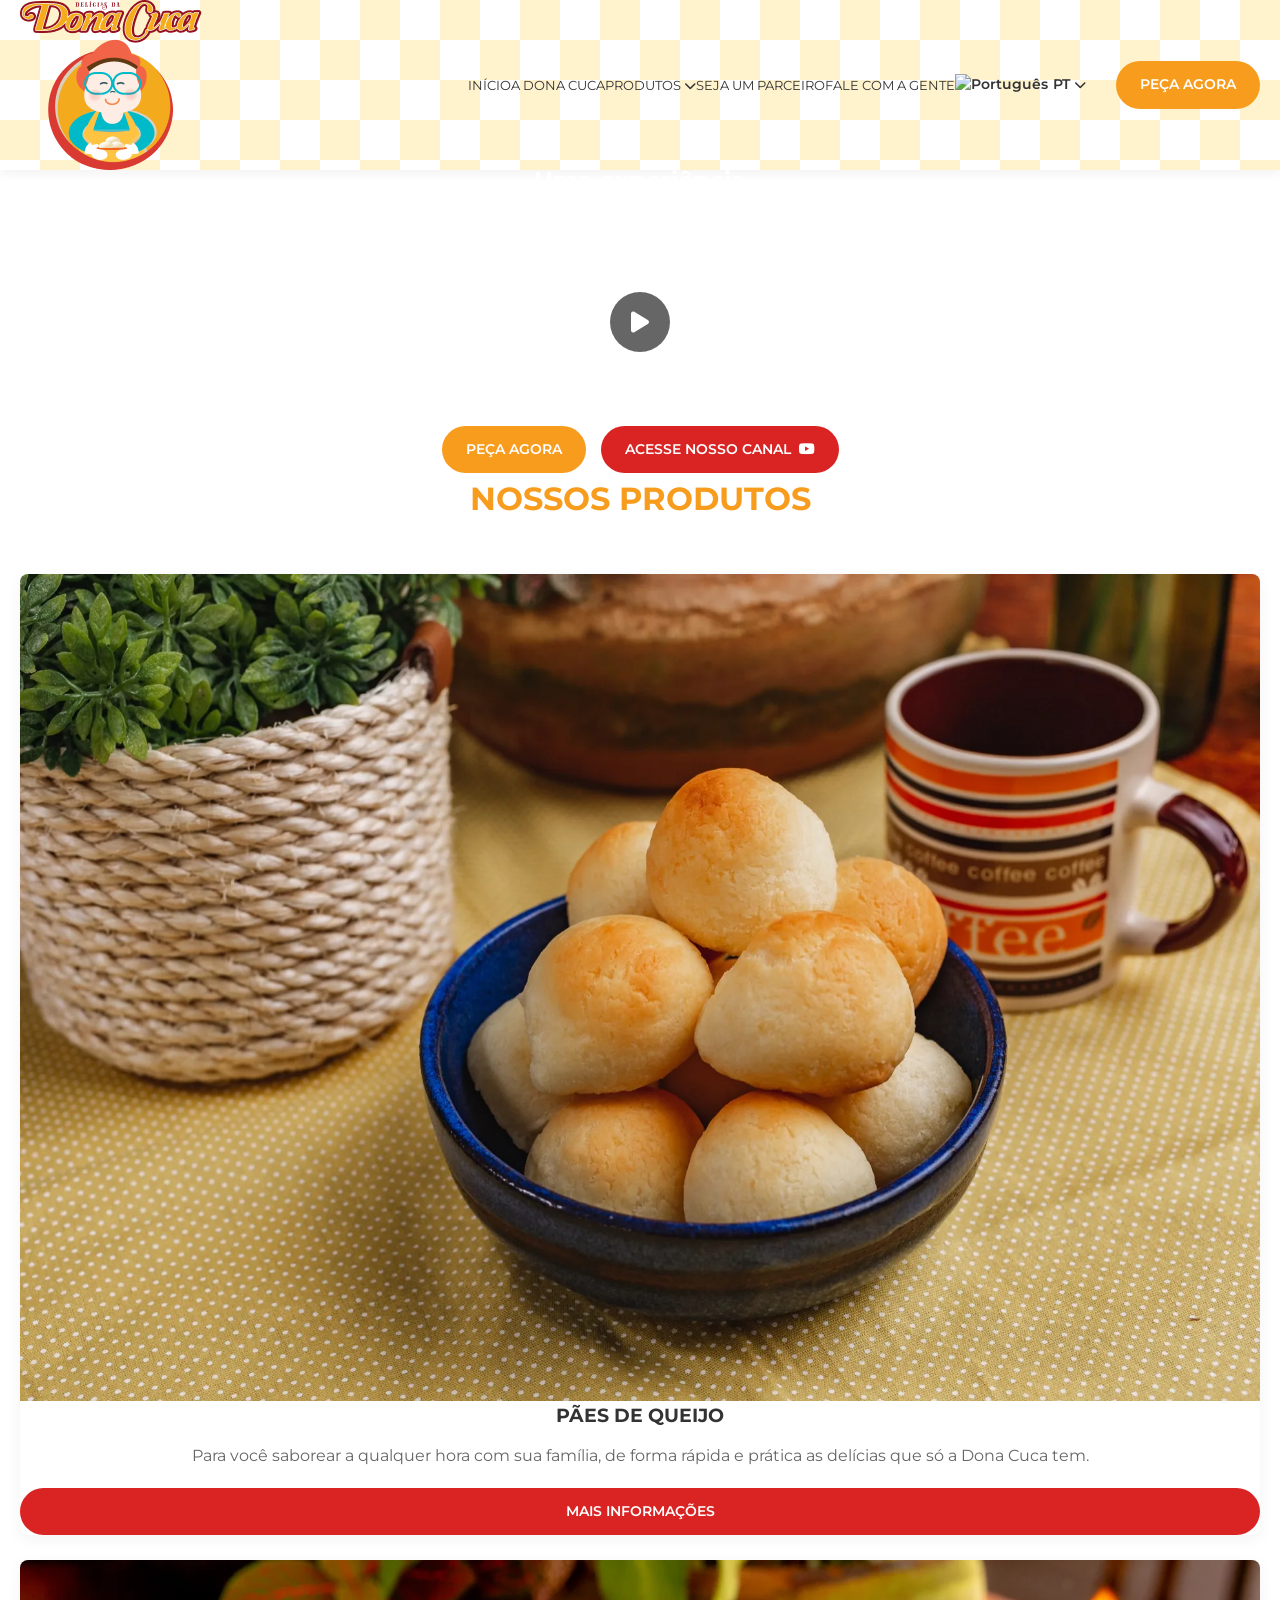
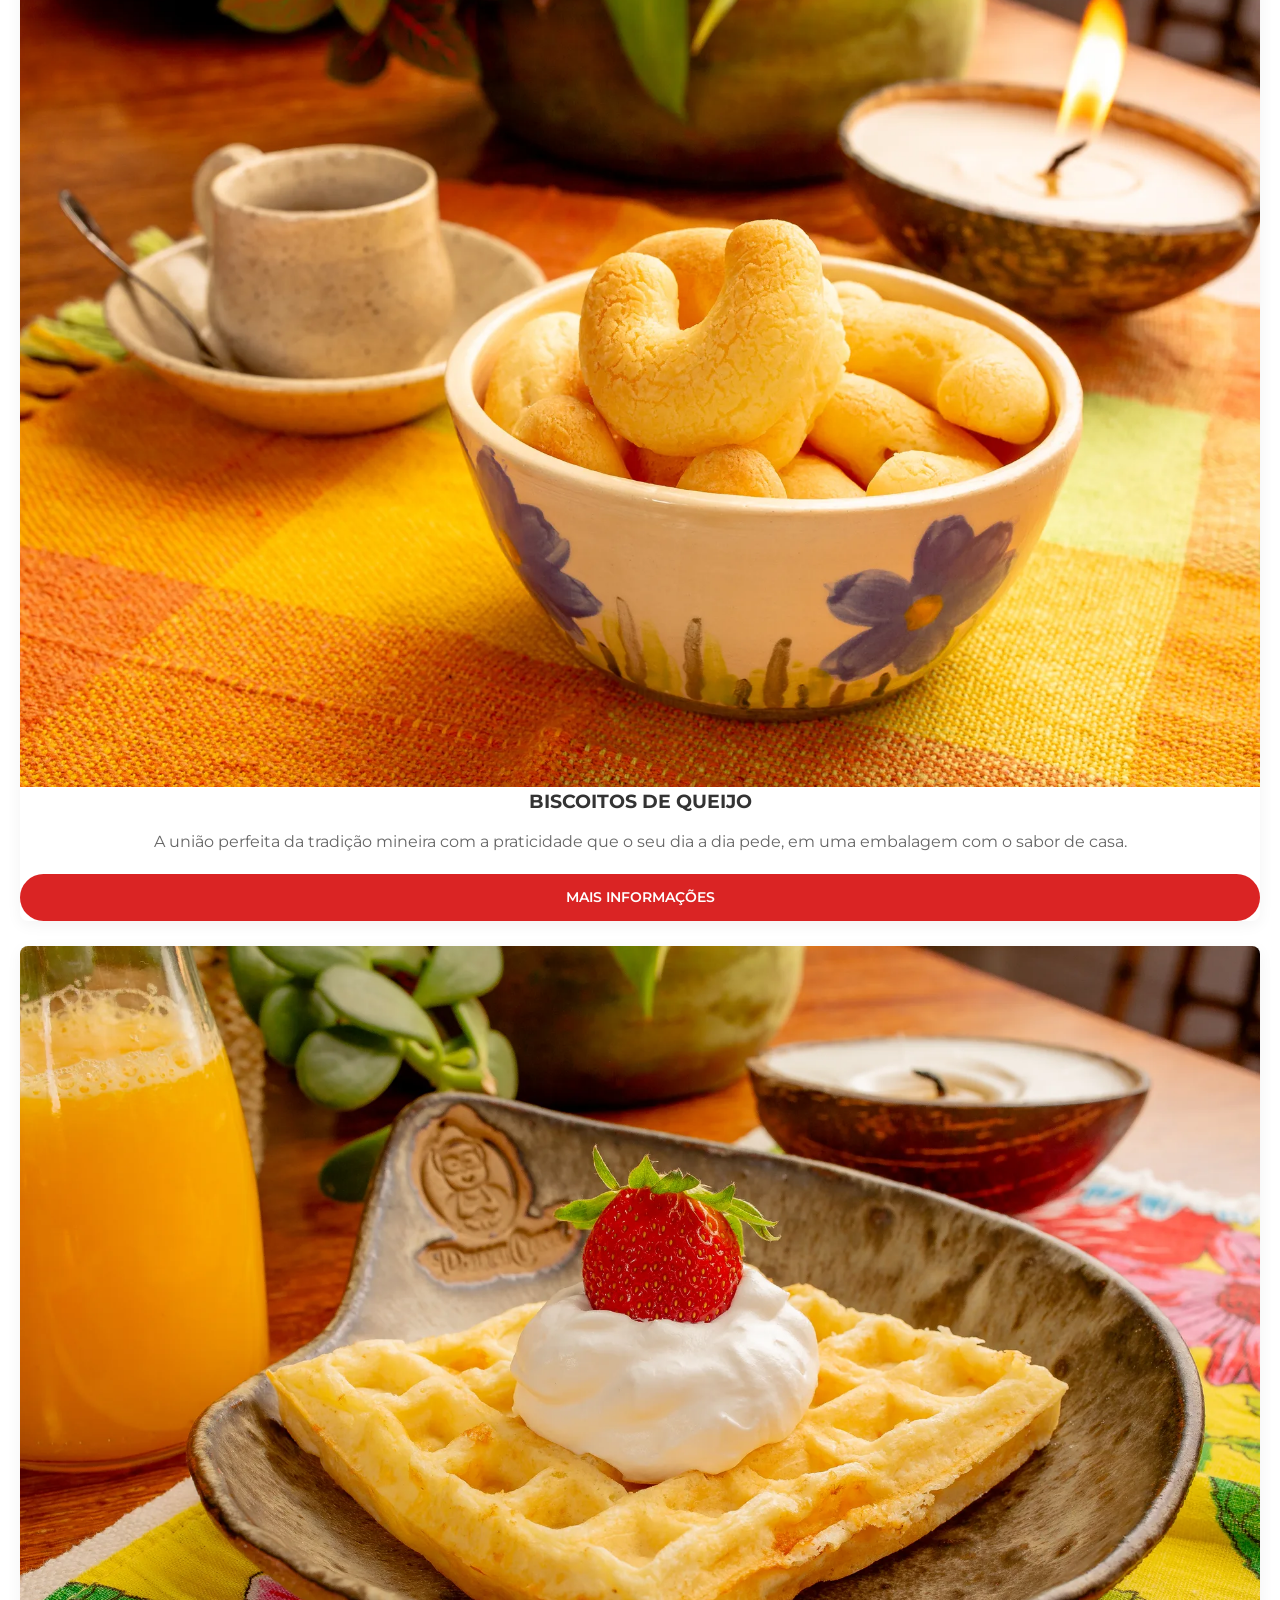
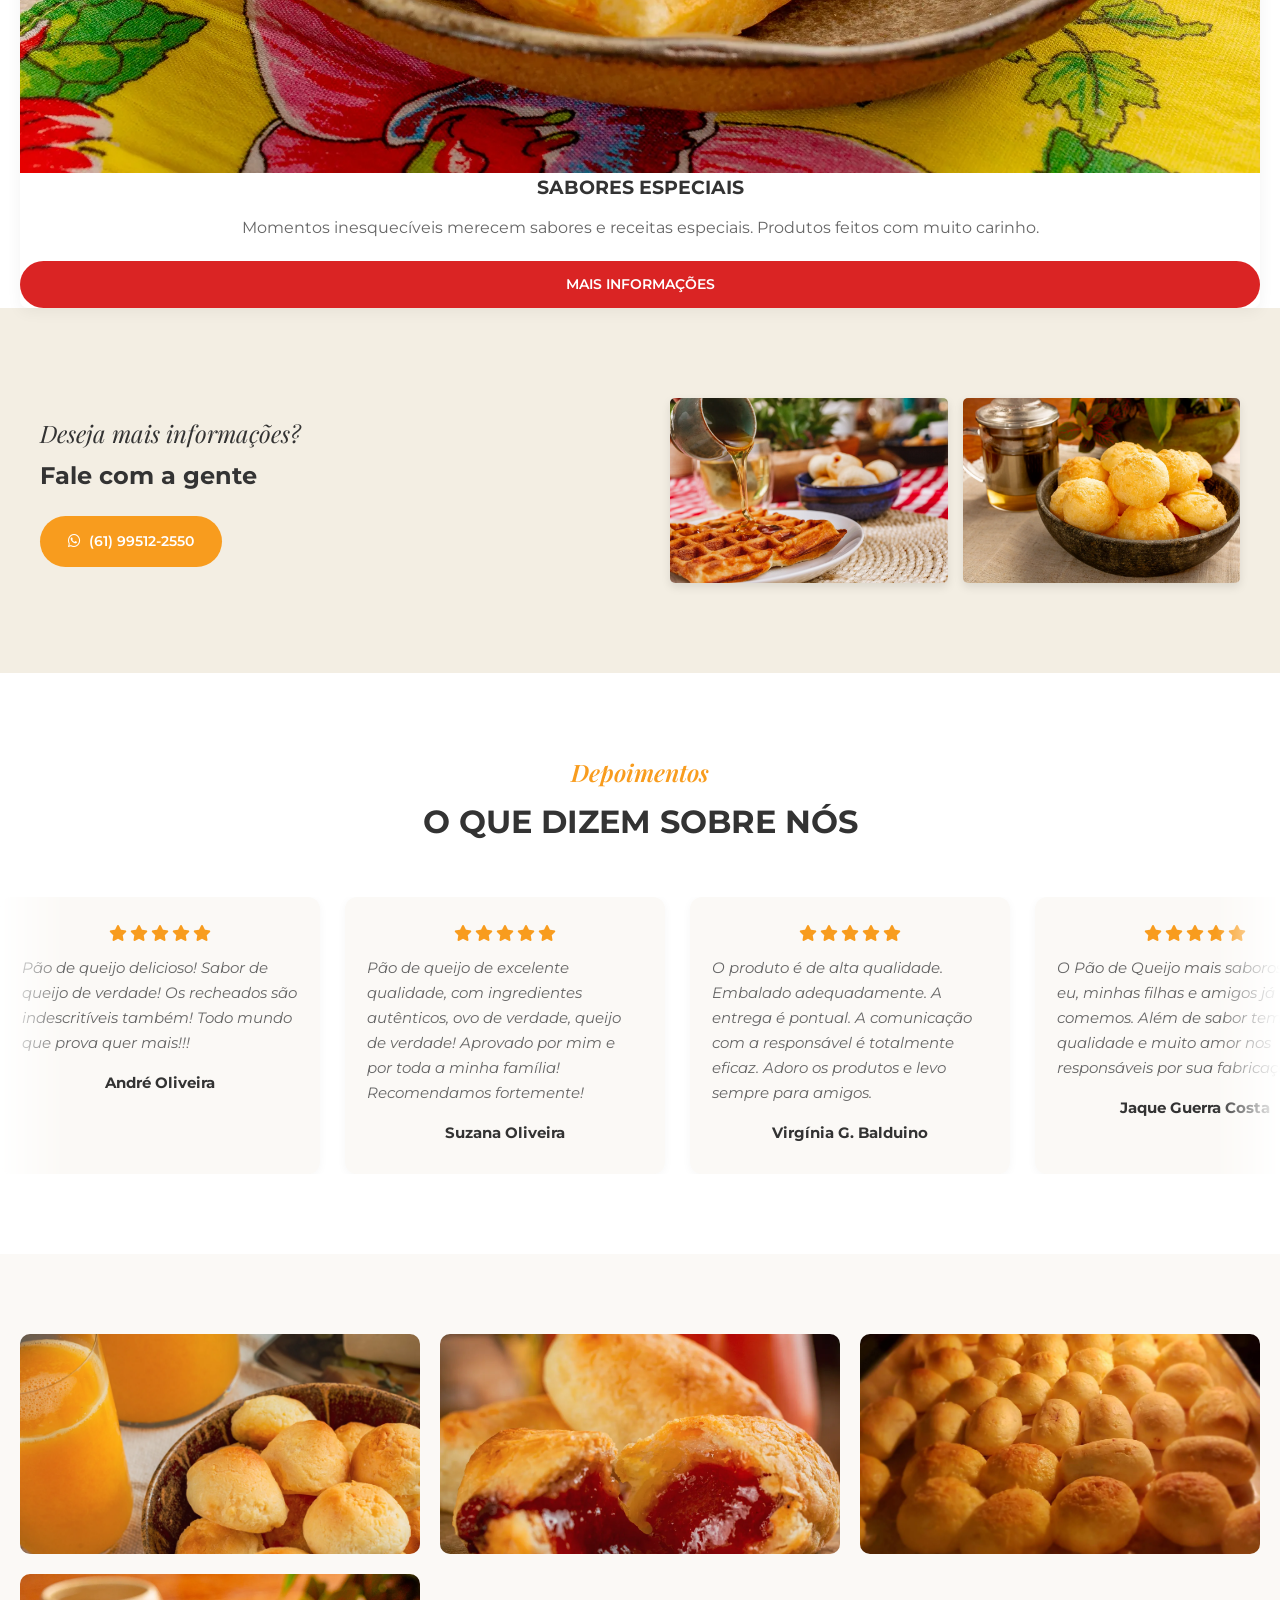
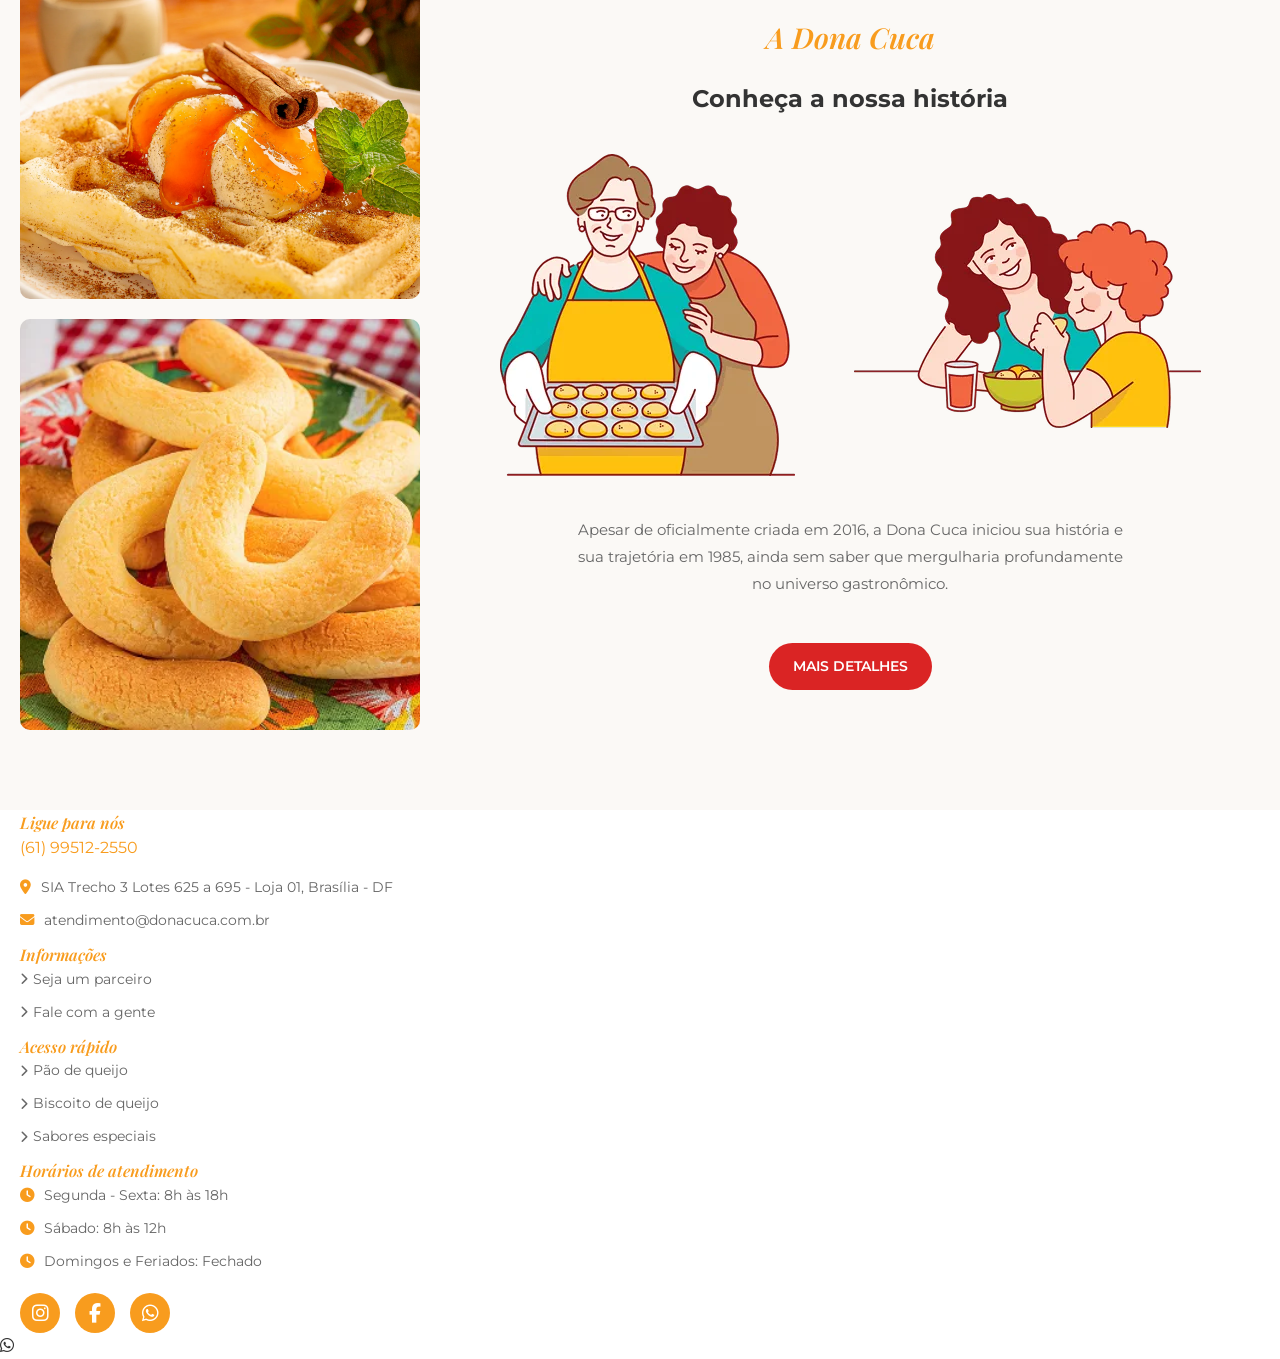
==== commit c98d7f85: "Pagina de parceiro" ====
--- a/index.html
+++ b/index.html
@@ -6,11 +6,7 @@
     <meta name="viewport" content="width=device-width, initial-scale=1.0">
 
     <!-- ===== SEO Primary ===== -->
-<<<<<<< HEAD
-    <title>Dona Cuca | Pão de Queijo Artesanal em Brasília</title>
-=======
     <title>Dona Cuca | Início Pão de Queijo </title>
->>>>>>> 6b5d2f135ea2290f4d2d760d8d3275b17558718a
     <meta name="description" content="Conheça o pão de queijo artesanal da Dona Cuca — feito com ingredientes de verdade, ovo e queijo autênticos. Tradição desde 1985 em Brasília-DF.">
     <meta name="keywords" content="pão de queijo, biscoito de queijo, pão de queijo artesanal, Dona Cuca, Brasília, DF, pão de queijo recheado, queijo mineiro">
     <meta name="author" content="Dona Cuca">
@@ -100,7 +96,7 @@
                         <a href="#produtos"><span data-i18n="nav-products">PRODUTOS</span> <i
                                 class="fa-solid fa-chevron-down text-xs"></i></a>
                     </li>
-                    <li><a href="#parceiro" data-i18n="nav-partner">SEJA UM PARCEIRO</a></li>
+                    <li><a href="parceiro.html" data-i18n="nav-partner">SEJA UM PARCEIRO</a></li>
                     <li><a href="#contato" data-i18n="nav-contact">FALE COM A GENTE</a></li>
                     <li class="language-selector">
                         <div class="lang-current">
@@ -389,7 +385,7 @@
             <div class="footer-col scroll-reveal delay-100">
                 <h4 data-i18n="footer-col2">Informações</h4>
                 <ul class="footer-links">
-                    <li><a href="#parceiro"><i class="fa-solid fa-chevron-right text-xs"></i> <span
+                    <li><a href="parceiro.html"><i class="fa-solid fa-chevron-right text-xs"></i> <span
                                 data-i18n="footer-partner">Seja um parceiro</span></a></li>
                     <li><a href="https://wa.me/5561995122550"><i class="fa-solid fa-chevron-right text-xs"></i> <span
                                 data-i18n="footer-contact">Fale com a gente</span></a></li>
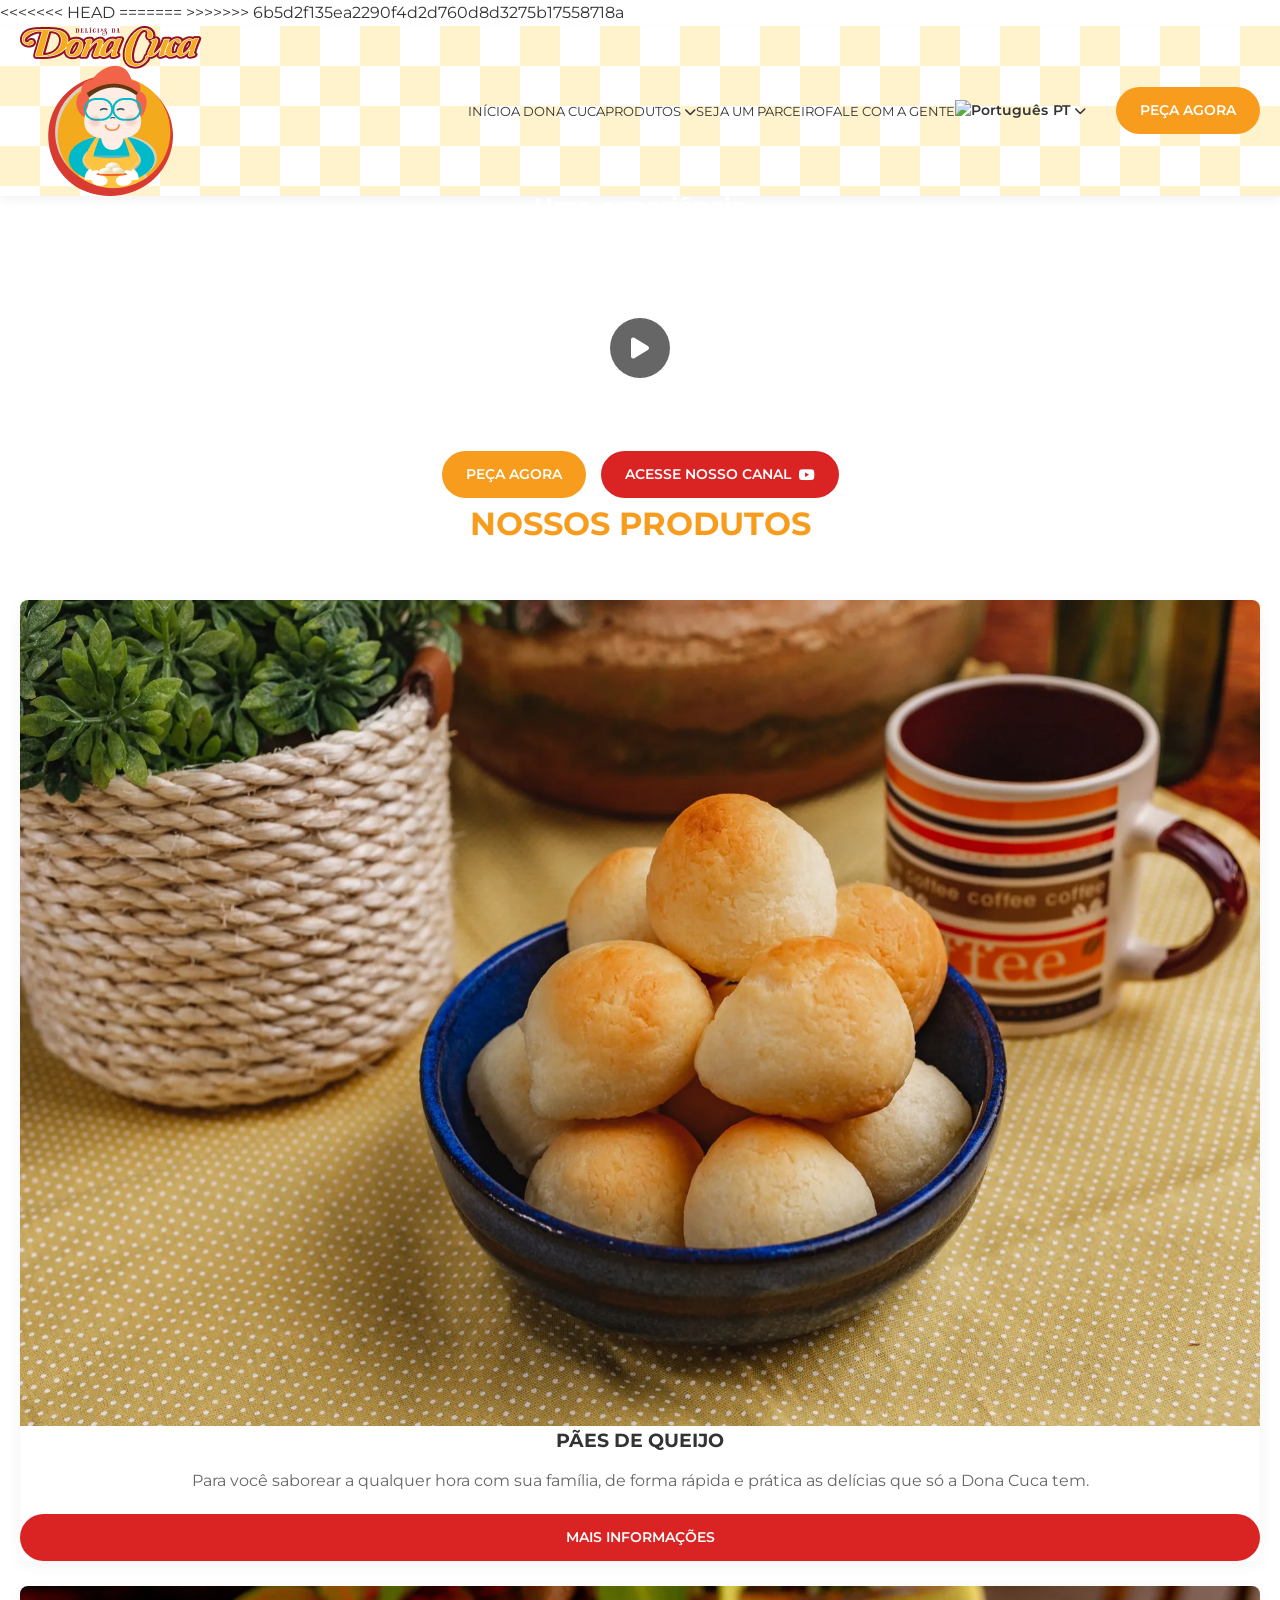
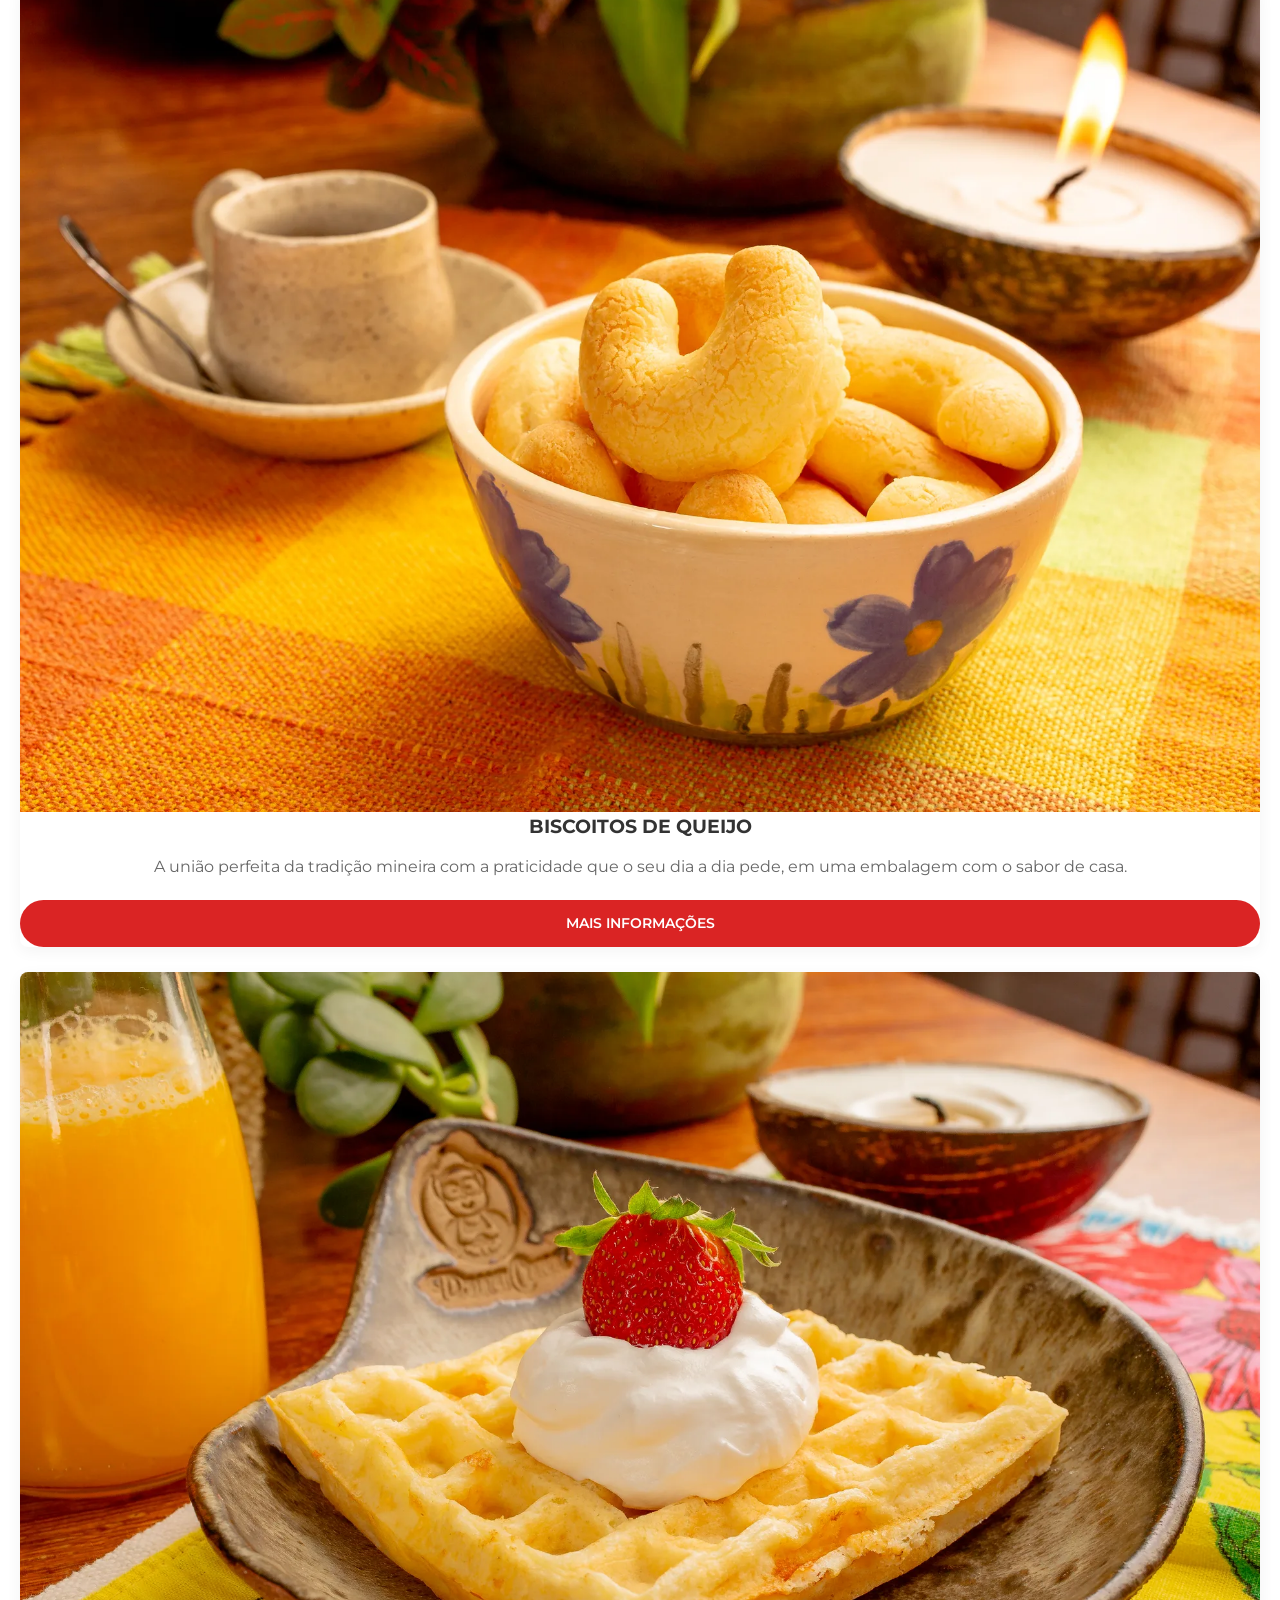
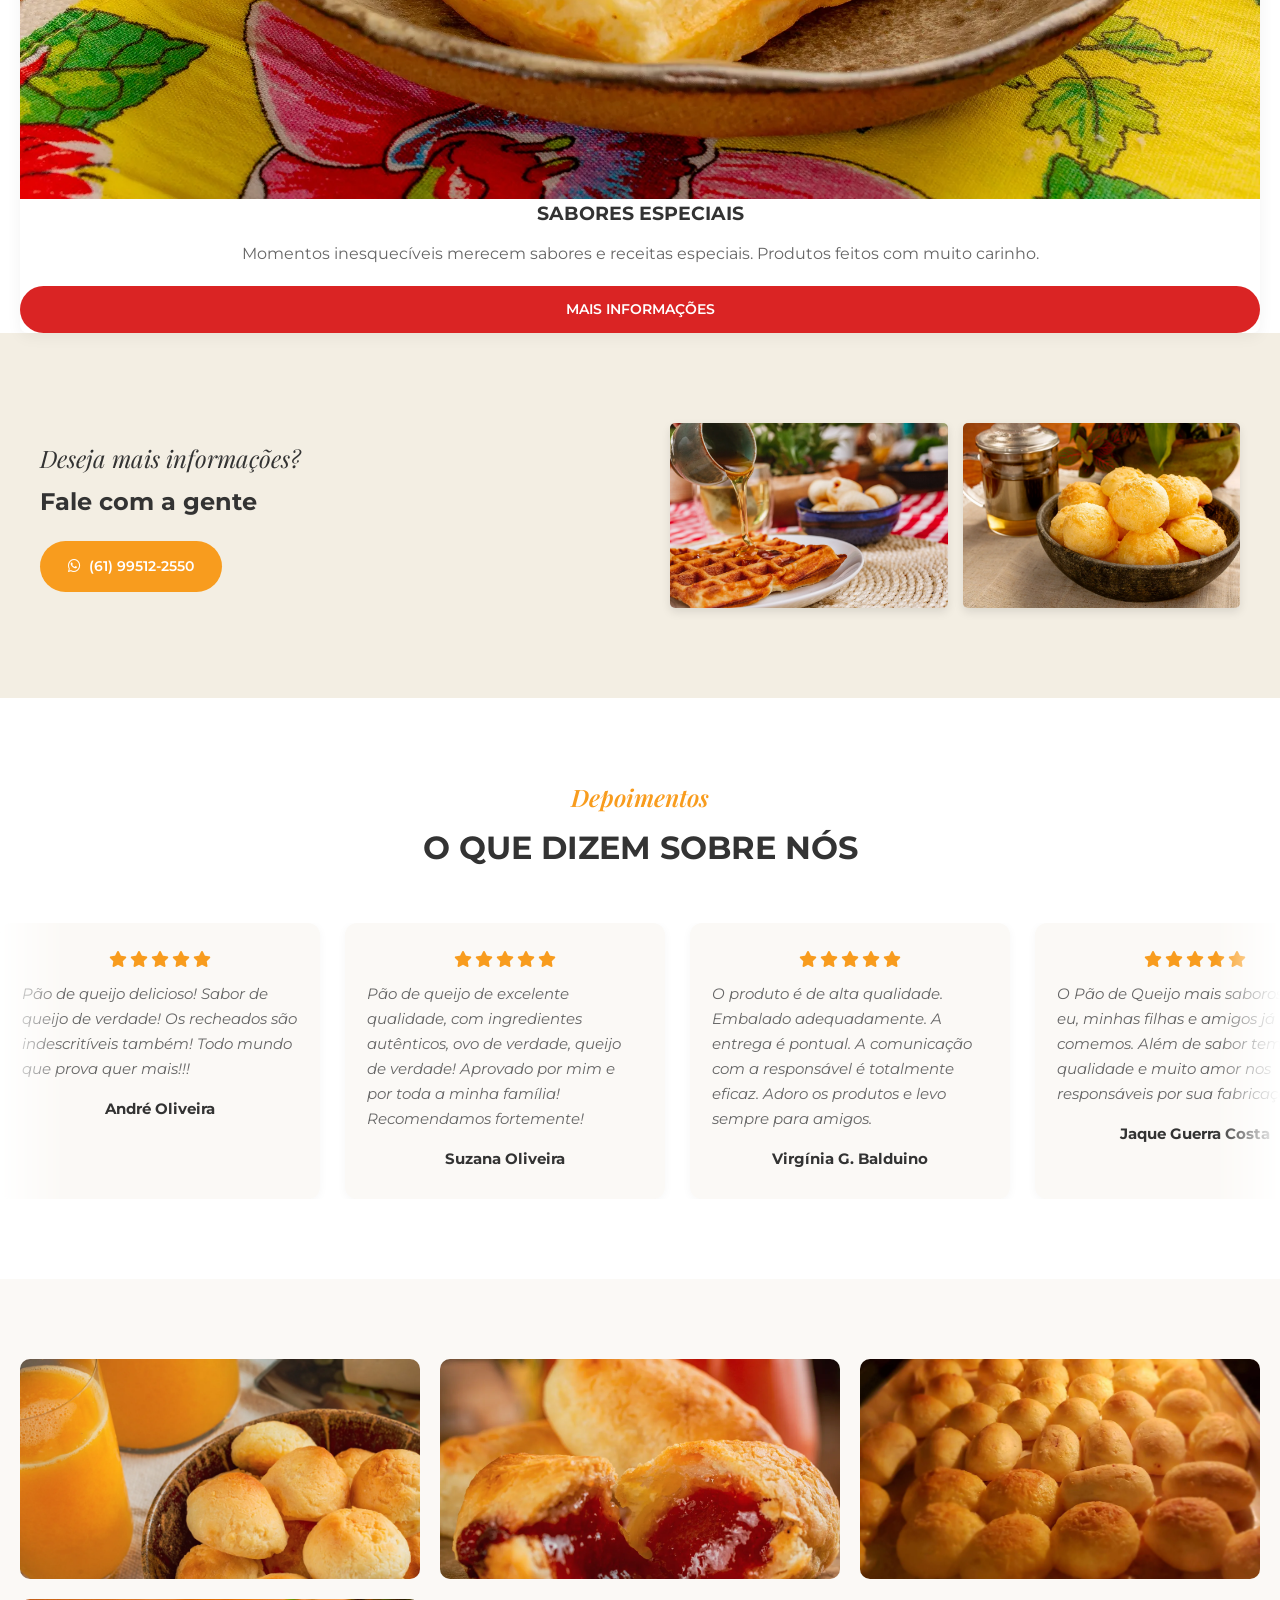
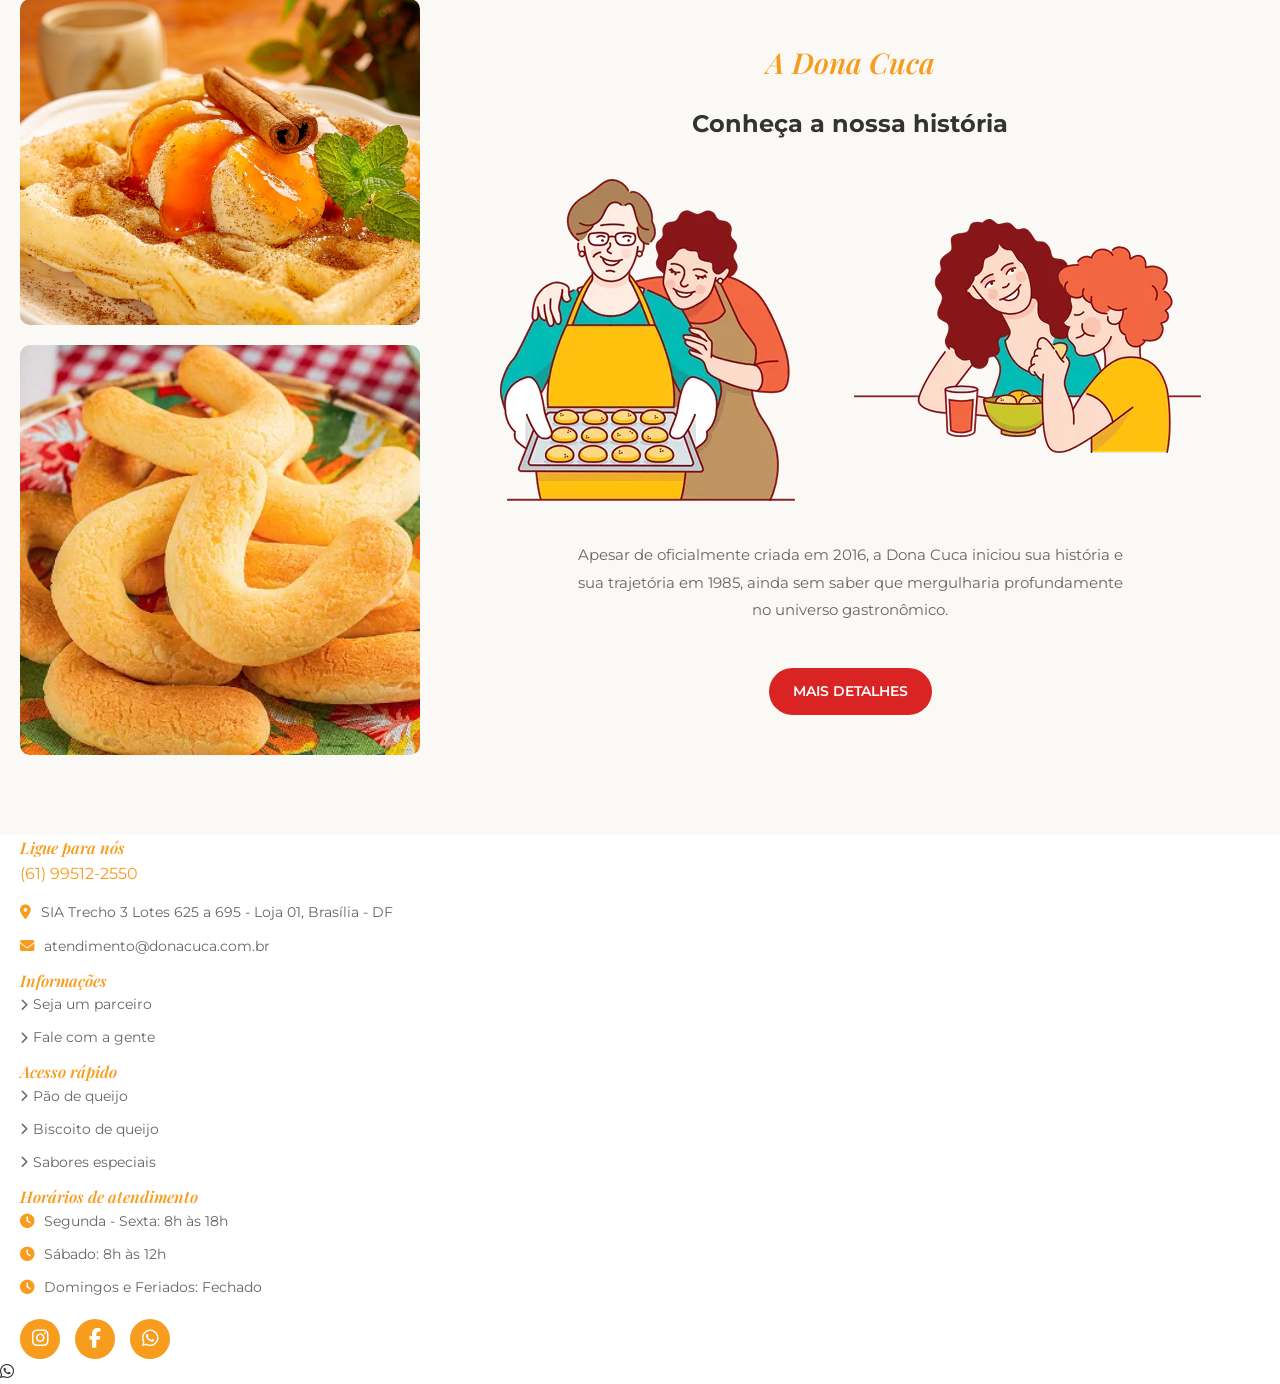
==== commit 6b473d59: "Merge branch 'main' of https://github.com/isaacalonco/DONA-CUCA-FULL" ====
--- a/index.html
+++ b/index.html
@@ -6,7 +6,11 @@
     <meta name="viewport" content="width=device-width, initial-scale=1.0">
 
     <!-- ===== SEO Primary ===== -->
+<<<<<<< HEAD
+    <title>Dona Cuca | Pão de Queijo Artesanal em Brasília</title>
+=======
     <title>Dona Cuca | Início Pão de Queijo </title>
+>>>>>>> 6b5d2f135ea2290f4d2d760d8d3275b17558718a
     <meta name="description" content="Conheça o pão de queijo artesanal da Dona Cuca — feito com ingredientes de verdade, ovo e queijo autênticos. Tradição desde 1985 em Brasília-DF.">
     <meta name="keywords" content="pão de queijo, biscoito de queijo, pão de queijo artesanal, Dona Cuca, Brasília, DF, pão de queijo recheado, queijo mineiro">
     <meta name="author" content="Dona Cuca">
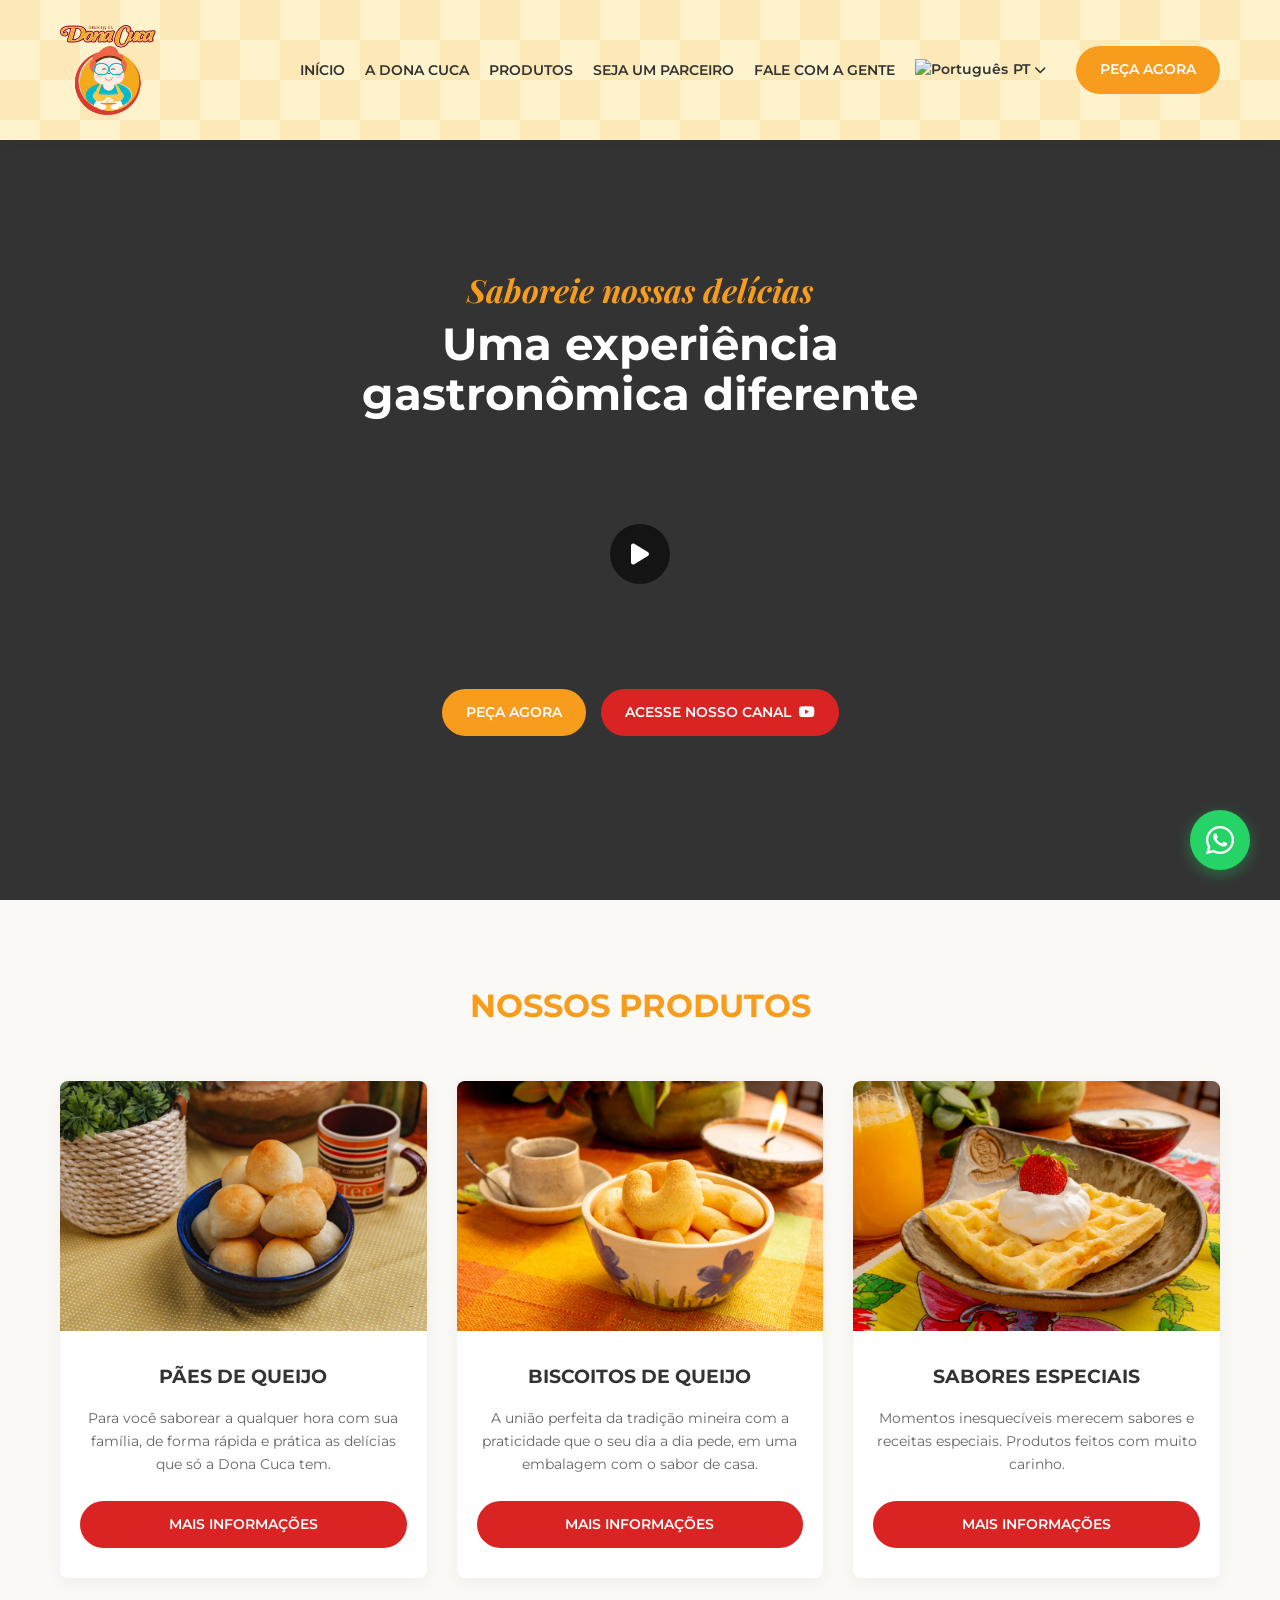
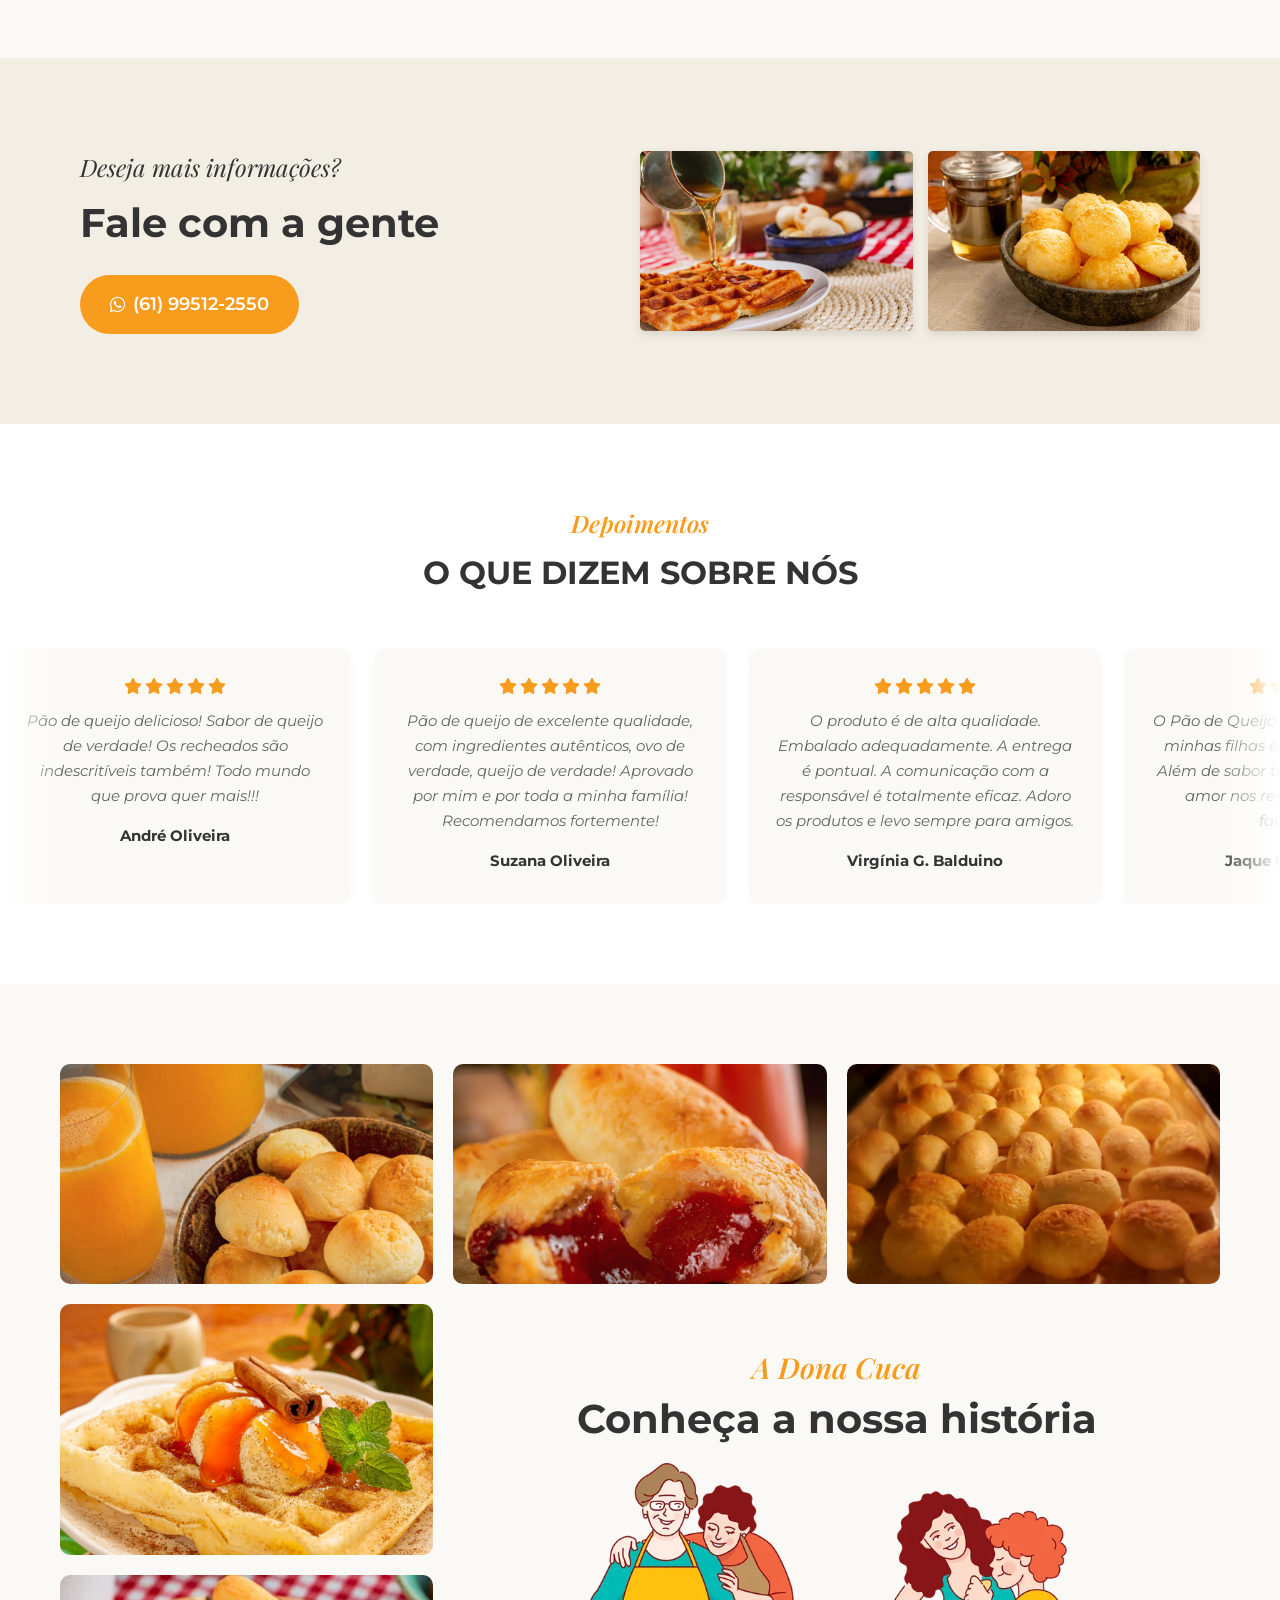
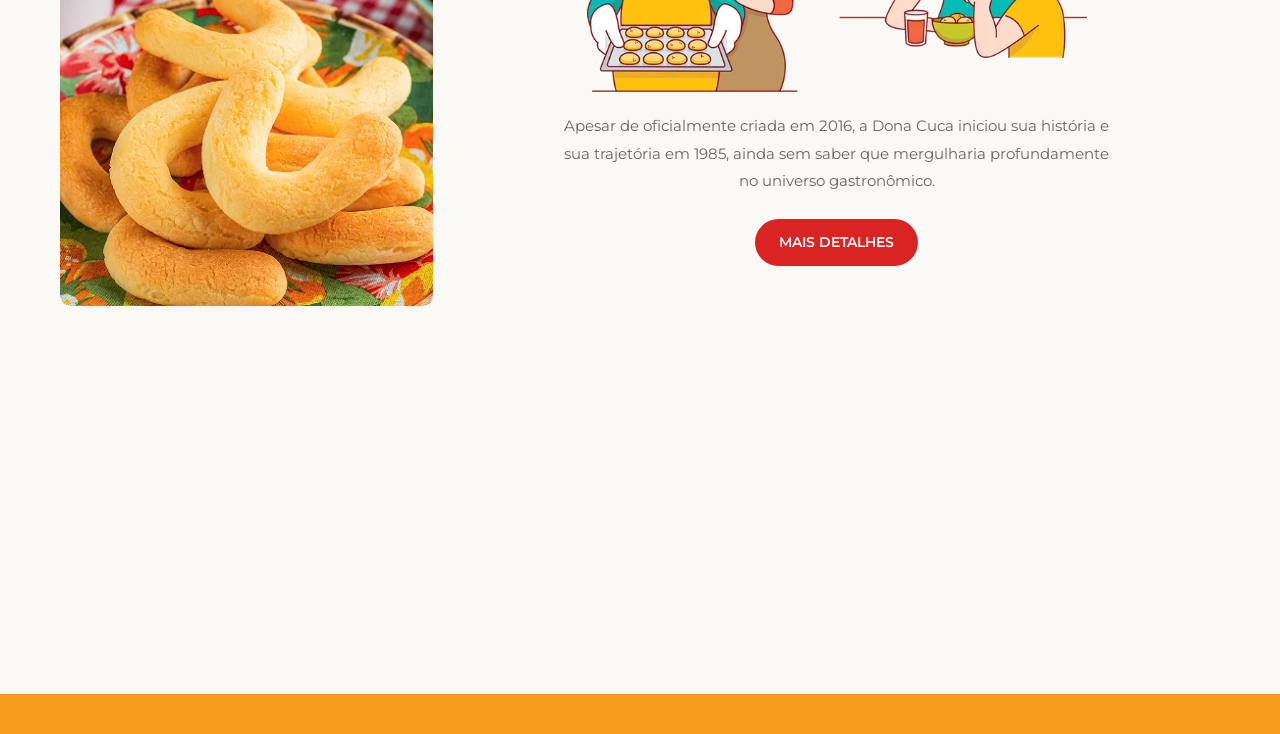
==== commit 549985dc: "Fix CSS/HTML errors and translation path" ====
--- a/index.html
+++ b/index.html
@@ -6,11 +6,8 @@
     <meta name="viewport" content="width=device-width, initial-scale=1.0">
 
     <!-- ===== SEO Primary ===== -->
-<<<<<<< HEAD
-    <title>Dona Cuca | Pão de Queijo Artesanal em Brasília</title>
-=======
     <title>Dona Cuca | Início Pão de Queijo </title>
->>>>>>> 6b5d2f135ea2290f4d2d760d8d3275b17558718a
+    
     <meta name="description" content="Conheça o pão de queijo artesanal da Dona Cuca — feito com ingredientes de verdade, ovo e queijo autênticos. Tradição desde 1985 em Brasília-DF.">
     <meta name="keywords" content="pão de queijo, biscoito de queijo, pão de queijo artesanal, Dona Cuca, Brasília, DF, pão de queijo recheado, queijo mineiro">
     <meta name="author" content="Dona Cuca">
@@ -96,10 +93,7 @@
                 <ul class="nav-list">
                     <li><a href="#inicio" data-i18n="nav-home">INÍCIO</a></li>
                     <li><a href="#historia" data-i18n="nav-about">A DONA CUCA</a></li>
-                    <li class="dropdown">
-                        <a href="#produtos"><span data-i18n="nav-products">PRODUTOS</span> <i
-                                class="fa-solid fa-chevron-down text-xs"></i></a>
-                    </li>
+                    <li><a href="#produtos" data-i18n="nav-products">PRODUTOS</a></li>
                     <li><a href="parceiro.html" data-i18n="nav-partner">SEJA UM PARCEIRO</a></li>
                     <li><a href="#contato" data-i18n="nav-contact">FALE COM A GENTE</a></li>
                     <li class="language-selector">
@@ -134,8 +128,7 @@
         <div class="hero-overlay"></div>
         <div class="container hero-content">
             <h2 class="hero-subtitle scroll-reveal" data-i18n="hero-subtitle">Saboreie nossas delícias</h2>
-            <h1 class="hero-title scroll-reveal delay-100" data-i18n="hero-title">Uma experiência<br>gastronômica
-                diferente</h1>
+            <h1 class="hero-title scroll-reveal delay-100" data-i18n="hero-title">Uma experiência gastronômica diferente</h1>
 
             <div class="hero-video-thumbnail scroll-reveal delay-200">
                 <video id="heroVideo" class="video-thumb-img" autoplay>
--- a/css/style.css
+++ b/css/style.css
@@ -51,10 +51,7 @@
 
 html {
   scroll-behavior: smooth;
-<<<<<<< HEAD
   overflow-x: hidden;
-=======
->>>>>>> 6b5d2f135ea2290f4d2d760d8d3275b17558718a
 }
 
 body {
@@ -62,10 +59,7 @@
   color: var(--text-dark);
   line-height: 1.6;
   background-color: #ffffff;
-<<<<<<< HEAD
   overflow-x: hidden;
-=======
->>>>>>> 6b5d2f135ea2290f4d2d760d8d3275b17558718a
 }
 
 ul {
@@ -83,11 +77,7 @@
 }
 
 .container {
-<<<<<<< HEAD
   width: 100%;
-=======
-  width: 90%;
->>>>>>> 6b5d2f135ea2290f4d2d760d8d3275b17558718a
   max-width: 1200px;
   margin: 0 auto;
   padding: 0 20px;
@@ -156,20 +146,13 @@
 
 /* ===== Header & Navbar ===== */
 .header {
-<<<<<<< HEAD
   /* Padrão Xadrez Amarelo/Branco inspirado na toalha */
-=======
->>>>>>> 6b5d2f135ea2290f4d2d760d8d3275b17558718a
   background-color: #fce9b7;
   background-image: linear-gradient(45deg, #fff3cd 25%, transparent 25%, transparent 75%, #fff3cd 75%, #fff3cd),
     linear-gradient(45deg, #fff3cd 25%, transparent 25%, transparent 75%, #fff3cd 75%, #fff3cd);
   background-size: 80px 80px;
   background-position: 0 0, 40px 40px;
-<<<<<<< HEAD
   padding: 25px 0;
-=======
-  padding: 15px 0;
->>>>>>> 6b5d2f135ea2290f4d2d760d8d3275b17558718a
   position: sticky;
   top: 0;
   z-index: 1000;
@@ -178,11 +161,7 @@
 }
 
 .header.scrolled {
-<<<<<<< HEAD
   padding: 15px 0;
-=======
-  padding: 10px 0;
->>>>>>> 6b5d2f135ea2290f4d2d760d8d3275b17558718a
   box-shadow: 0 5px 20px rgba(0, 0, 0, 0.15);
 }
 
@@ -193,11 +172,7 @@
 }
 
 .logo img {
-<<<<<<< HEAD
   height: 90px;
-=======
-  height: 70px;
->>>>>>> 6b5d2f135ea2290f4d2d760d8d3275b17558718a
 }
 
 .nav-menu {
@@ -209,19 +184,11 @@
 .nav-list {
   display: flex;
   align-items: center;
-<<<<<<< HEAD
   gap: 20px;
 }
 
 .nav-list li a {
   font-size: 0.85rem;
-=======
-  gap: 16px;
-}
-
-.nav-list li a {
-  font-size: 0.82rem;
->>>>>>> 6b5d2f135ea2290f4d2d760d8d3275b17558718a
   font-weight: 600;
   color: var(--text-dark);
   text-transform: uppercase;
@@ -292,12 +259,8 @@
 /* ===== Hero Section ===== */
 .hero {
   position: relative;
-<<<<<<< HEAD
   min-height: calc(100vh - 140px);
   /* Desconta a altura aproximada do header */
-=======
-  min-height: calc(100vh - 100px);
->>>>>>> 6b5d2f135ea2290f4d2d760d8d3275b17558718a
   background-color: var(--text-dark);
   display: flex;
   align-items: center;
@@ -316,11 +279,7 @@
 
 .hero-bg-slide {
   position: absolute;
-<<<<<<< HEAD
   top: 0; left: 0; 
-=======
-  top: 0; left: 0;
->>>>>>> 6b5d2f135ea2290f4d2d760d8d3275b17558718a
   width: 100%; height: 100%;
   background-size: cover;
   background-position: center;
@@ -339,11 +298,7 @@
 .hero-overlay {
   position: absolute;
   top: 0; left: 0; right: 0; bottom: 0;
-<<<<<<< HEAD
   background-color: rgba(51, 51, 51, 0.65); /* Fundo cinza translúcido */
-=======
-  background-color: rgba(51, 51, 51, 0.65);
->>>>>>> 6b5d2f135ea2290f4d2d760d8d3275b17558718a
   z-index: 1;
 }
 
@@ -356,49 +311,29 @@
   justify-content: center;
   width: 100%;
   margin-top: -40px;
-<<<<<<< HEAD
   /* Sobe o conteúdo visualmente para compensar o peso do vídeo na base */
-=======
->>>>>>> 6b5d2f135ea2290f4d2d760d8d3275b17558718a
 }
 
 .hero-subtitle {
   font-family: var(--font-title);
   font-style: italic;
   color: var(--primary-color);
-<<<<<<< HEAD
   font-size: 2rem;
-=======
-  font-size: 1.6rem;
->>>>>>> 6b5d2f135ea2290f4d2d760d8d3275b17558718a
   margin-bottom: 5px;
 }
 
 .hero-title {
-<<<<<<< HEAD
   font-size: 3.5rem;
   font-weight: 700;
   line-height: 1.1;
   margin-bottom: 30px;
-=======
-  font-size: 2.8rem;
-  font-weight: 700;
-  line-height: 1.1;
-  margin-bottom: 22px;
->>>>>>> 6b5d2f135ea2290f4d2d760d8d3275b17558718a
 }
 
 .hero-video-thumbnail {
   position: relative;
-<<<<<<< HEAD
   width: 500px;
   overflow: hidden;
   margin-bottom: 30px;
-=======
-  width: 400px;
-  overflow: hidden;
-  margin-bottom: 25px;
->>>>>>> 6b5d2f135ea2290f4d2d760d8d3275b17558718a
 }
 
 .video-thumb-img {
@@ -435,11 +370,7 @@
 
 /* ===== Products Section ===== */
 .products {
-<<<<<<< HEAD
   padding: 80px 0;
-=======
-  padding: 70px 0;
->>>>>>> 6b5d2f135ea2290f4d2d760d8d3275b17558718a
   background-color: var(--bg-light);
 }
 
@@ -457,13 +388,8 @@
 
 .products-grid {
   display: grid;
-<<<<<<< HEAD
   grid-template-columns: repeat(3, 1fr);
   gap: 30px;
-=======
-  grid-template-columns: repeat(auto-fit, minmax(280px, 1fr));
-  gap: 25px;
->>>>>>> 6b5d2f135ea2290f4d2d760d8d3275b17558718a
 }
 
 .product-card {
@@ -483,11 +409,7 @@
 }
 
 .card-img-wrapper {
-<<<<<<< HEAD
   height: 250px;
-=======
-  height: 220px;
->>>>>>> 6b5d2f135ea2290f4d2d760d8d3275b17558718a
   overflow: hidden;
 }
 
@@ -503,37 +425,22 @@
 }
 
 .card-content {
-<<<<<<< HEAD
   padding: 30px 20px;
-=======
-  padding: 25px 20px;
->>>>>>> 6b5d2f135ea2290f4d2d760d8d3275b17558718a
   flex-grow: 1;
   display: flex;
   flex-direction: column;
 }
 
 .card-content h3 {
-<<<<<<< HEAD
   font-size: 1.2rem;
   margin-bottom: 15px;
-=======
-  font-size: 1.1rem;
-  margin-bottom: 12px;
->>>>>>> 6b5d2f135ea2290f4d2d760d8d3275b17558718a
   color: var(--text-dark);
 }
 
 .card-content p {
-<<<<<<< HEAD
   font-size: 0.9rem;
   color: var(--text-light);
   margin-bottom: 25px;
-=======
-  font-size: 0.88rem;
-  color: var(--text-light);
-  margin-bottom: 20px;
->>>>>>> 6b5d2f135ea2290f4d2d760d8d3275b17558718a
   flex-grow: 1;
 }
 
@@ -575,24 +482,15 @@
 }
 
 .cta-title {
-<<<<<<< HEAD
   font-size: 2.5rem;
-=======
-  font-size: 2.2rem;
->>>>>>> 6b5d2f135ea2290f4d2d760d8d3275b17558718a
   font-weight: 700;
   margin-bottom: 20px;
   color: var(--text-dark);
 }
 
 .cta-btn {
-<<<<<<< HEAD
   font-size: 1.1rem;
   padding: 15px 30px;
-=======
-  font-size: 1rem;
-  padding: 14px 28px;
->>>>>>> 6b5d2f135ea2290f4d2d760d8d3275b17558718a
 }
 
 .cta-images {
@@ -603,13 +501,8 @@
 }
 
 .cta-images img {
-<<<<<<< HEAD
   width: 500px;
   height: 200px;
-=======
-  width: 420px;
-  height: 185px;
->>>>>>> 6b5d2f135ea2290f4d2d760d8d3275b17558718a
   object-fit: cover;
   border-radius: 5px;
   box-shadow: 0 4px 10px rgba(0, 0, 0, 0.1);
@@ -664,19 +557,11 @@
 }
 
 .testimonial-card {
-<<<<<<< HEAD
   min-width: 350px;
   max-width: 350px;
   background-color: var(--bg-light);
   border-radius: 12px;
   padding: 30px 25px;
-=======
-  min-width: 320px;
-  max-width: 320px;
-  background-color: var(--bg-light);
-  border-radius: 12px;
-  padding: 28px 22px;
->>>>>>> 6b5d2f135ea2290f4d2d760d8d3275b17558718a
   text-align: center;
   display: flex;
   flex-direction: column;
@@ -720,7 +605,6 @@
 
 .story-grid {
   display: grid;
-<<<<<<< HEAD
   grid-template-areas:
     "img1 img2 img3"
     "img4 card card"
@@ -739,36 +623,6 @@
 /* Story card spanning center + right, rows 2-3 */
 .story-card {
   grid-area: card;
-=======
-  grid-template-columns: 1fr 1fr 1fr;
-  grid-template-rows: 220px 1fr 1fr;
-  gap: 20px;
-}
-
-.story-grid-img.img-1,
-.story-grid-img.img-2,
-.story-grid-img.img-3 {
-  grid-row: 1;
-}
-
-.story-grid-img.img-1 { grid-column: 1; }
-.story-grid-img.img-2 { grid-column: 2; }
-.story-grid-img.img-3 { grid-column: 3; }
-
-.story-grid-img.img-4 {
-  grid-column: 1;
-  grid-row: 2;
-}
-
-.story-grid-img.img-5 {
-  grid-column: 1;
-  grid-row: 3;
-}
-
-.story-card {
-  grid-column: 2 / 4;
-  grid-row: 2 / 4;
->>>>>>> 6b5d2f135ea2290f4d2d760d8d3275b17558718a
   background-color: var(--bg-light);
   padding: 40px 30px;
   text-align: center;
@@ -805,11 +659,7 @@
 }
 
 .story-heading {
-<<<<<<< HEAD
   font-size: 2.5rem;
-=======
-  font-size: 2.2rem;
->>>>>>> 6b5d2f135ea2290f4d2d760d8d3275b17558718a
   font-weight: 700;
   color: var(--text-dark);
   line-height: 1.2;
@@ -823,11 +673,7 @@
 }
 
 .story-illustrations img {
-<<<<<<< HEAD
   max-width: 500px;
-=======
-  max-width: 480px;
->>>>>>> 6b5d2f135ea2290f4d2d760d8d3275b17558718a
   width: 100%;
   height: auto;
   object-fit: contain;
@@ -846,10 +692,7 @@
   text-align: center;
 }
 
-<<<<<<< HEAD
-
-=======
->>>>>>> 6b5d2f135ea2290f4d2d760d8d3275b17558718a
+
 /* ===== Footer ===== */
 .footer {
   background-color: var(--bg-light);
@@ -860,11 +703,7 @@
 
 .footer-container {
   display: grid;
-<<<<<<< HEAD
   grid-template-columns: repeat(4, 1fr);
-=======
-  grid-template-columns: repeat(auto-fit, minmax(220px, 1fr));
->>>>>>> 6b5d2f135ea2290f4d2d760d8d3275b17558718a
   gap: 30px;
 }
 
@@ -872,21 +711,13 @@
   font-family: var(--font-title);
   font-style: italic;
   color: var(--primary-color);
-<<<<<<< HEAD
   font-size: 1.5rem;
-=======
-  font-size: 1.4rem;
->>>>>>> 6b5d2f135ea2290f4d2d760d8d3275b17558718a
   margin-bottom: 20px;
   font-weight: 600;
 }
 
 .phone-number {
-<<<<<<< HEAD
   font-size: 1.5rem;
-=======
-  font-size: 1.4rem;
->>>>>>> 6b5d2f135ea2290f4d2d760d8d3275b17558718a
   font-weight: 700;
   color: var(--primary-color);
   margin-bottom: 15px;
@@ -952,11 +783,89 @@
   background-color: var(--primary-hover);
 }
 
-<<<<<<< HEAD
+/* ===== BASE ===== */
+img, video {
+  max-width: 100%;
+  height: auto;
+  display: block;
+}
+
+/* ===== Scroll Animations ===== */
+.scroll-reveal {
+  opacity: 0;
+  transform: translateY(40px);
+  transition: opacity 0.8s ease-out, transform 0.8s ease-out;
+}
+
+.scroll-reveal-left {
+  opacity: 0;
+  transform: translateX(-40px);
+  transition: opacity 0.8s ease-out, transform 0.8s ease-out;
+}
+
+.scroll-reveal-right {
+  opacity: 0;
+  transform: translateX(40px);
+  transition: opacity 0.8s ease-out, transform 0.8s ease-out;
+}
+
+.scroll-reveal.active,
+.scroll-reveal-left.active,
+.scroll-reveal-right.active {
+  opacity: 1;
+  transform: translate(0, 0);
+}
+
+.delay-100 { transition-delay: 100ms; }
+.delay-200 { transition-delay: 200ms; }
+.delay-300 { transition-delay: 300ms; }
+.delay-400 { transition-delay: 400ms; }
+.delay-500 { transition-delay: 500ms; }
+
+/* ===== Floating WhatsApp Button ===== */
+.floating-whatsapp {
+  position: fixed;
+  bottom: 30px;
+  right: 30px;
+  background-color: #25d366;
+  color: #fff;
+  width: 60px;
+  height: 60px;
+  border-radius: 50%;
+  display: flex;
+  align-items: center;
+  justify-content: center;
+  font-size: 2rem;
+  box-shadow: 0 4px 15px rgba(37, 211, 102, 0.4);
+  z-index: 9999;
+  transition: transform 0.3s ease, box-shadow 0.3s ease;
+  text-decoration: none;
+}
+
+.floating-whatsapp:hover {
+  transform: translateY(-5px) scale(1.05);
+  box-shadow: 0 8px 25px rgba(37, 211, 102, 0.6);
+  color: #fff;
+}
+
 /* ===== Responsividade ===== */
 
-/* --- Tablet grande (≤ 992px) --- */
-@media (max-width: 992px) {
+/* --- Notebook/Desktop Pequeno (≤ 1280px) --- */
+@media (max-width: 1280px) {
+  .hero-title {
+    font-size: 2.8rem;
+  }
+  .hero-video-thumbnail {
+    width: 420px;
+  }
+  .cta-images img {
+    width: 400px;
+    height: 180px;
+  }
+}
+
+/* --- Tablet grande (≤ 1024px) --- */
+@media (max-width: 1024px) {
   .container {
     padding: 0 24px;
   }
@@ -981,45 +890,31 @@
     grid-template-columns: repeat(2, 1fr);
   }
 
-  /* Story grid: coluna única a partir de 992px */
   .story-grid {
     grid-template-areas:
-      "img1"
-      "img2"
-      "img3"
-      "img4"
-      "img5"
-      "card";
-    grid-template-columns: 1fr;
+      "img1 img2"
+      "img4 card"
+      "img5 card";
+    grid-template-columns: 1fr 1fr;
     grid-template-rows: auto;
-    gap: 16px;
-  }
-
-  .story-grid-img.img-1,
-  .story-grid-img.img-2,
-  .story-grid-img.img-3,
-  .story-grid-img.img-4,
-  .story-grid-img.img-5 {
-    height: 200px;
-  }
-
-  /* CTA images: sem largura fixa */
+  }
+
+  .story-grid-img.img-3 {
+    display: none;
+  }
+
   .cta-images img {
-    width: 100%;
     max-width: 260px;
-    height: 180px;
-  }
-
-  /* Hero video: sem largura fixa */
+    height: 150px;
+  }
+
   .hero-video-thumbnail {
-    width: 100%;
-    max-width: 480px;
+    max-width: 380px;
   }
 }
 
 /* --- Tablet (≤ 768px) --- */
 @media (max-width: 768px) {
-  /* Header */
   .header {
     padding: 14px 0;
   }
@@ -1028,15 +923,10 @@
     padding: 10px 0;
   }
 
-  .logo img {
-    height: 60px;
-  }
-
   .mobile-menu-btn {
     display: block;
   }
 
-  /* Menu mobile overlay */
   .nav-menu {
     position: absolute;
     top: 100%;
@@ -1059,33 +949,17 @@
     pointer-events: auto;
   }
 
-  .nav-list {
-    flex-direction: column;
-    width: 100%;
-    text-align: center;
-    gap: 12px;
-  }
-
-  .nav-list li a {
-    font-size: 0.9rem;
-  }
-
   .btn-header {
     width: 100%;
     margin-top: 10px;
   }
 
-  /* Hero */
   .hero {
     min-height: calc(100vh - 90px);
   }
 
   .hero-subtitle {
     font-size: 1.4rem;
-  }
-
-  .hero-title {
-    font-size: 2.2rem;
   }
 
   .hero-video-thumbnail {
@@ -1093,35 +967,22 @@
     max-width: 420px;
   }
 
-  /* CTA */
   .cta-container {
     flex-direction: column;
     text-align: center;
     padding: 30px 20px;
   }
 
-  .cta-title {
-    font-size: 2rem;
-  }
-
-  .cta-images {
-    margin-top: 24px;
-    justify-content: center;
-    width: 100%;
-  }
-
   .cta-images img {
     width: 45%;
     max-width: 220px;
     height: 150px;
   }
 
-  /* Gallery story — coluna única em tablet/mobile */
   .story-grid {
     grid-template-areas:
       "img1"
       "img2"
-      "img3"
       "img4"
       "img5"
       "card";
@@ -1132,7 +993,6 @@
 
   .story-grid-img.img-1,
   .story-grid-img.img-2,
-  .story-grid-img.img-3,
   .story-grid-img.img-4,
   .story-grid-img.img-5 {
     height: 200px;
@@ -1142,7 +1002,6 @@
     font-size: 2rem;
   }
 
-  /* Footer */
   .footer-container {
     grid-template-columns: repeat(2, 1fr);
     gap: 24px;
@@ -1155,38 +1014,16 @@
     padding: 0 16px;
   }
 
-  /* Header */
-  .header {
-    padding: 12px 0;
-  }
-
   .logo img {
     height: 52px;
   }
 
-  /* Hero */
   .hero {
     min-height: calc(100svh - 78px);
   }
 
   .hero-subtitle {
     font-size: 1.2rem;
-  }
-
-  .hero-title {
-    font-size: 1.9rem;
-    line-height: 1.2;
-  }
-
-  .hero-video-thumbnail {
-    width: 95%;
-    max-width: 360px;
-  }
-
-  .hero-buttons {
-    flex-direction: column;
-    width: 100%;
-    align-items: center;
   }
 
   .hero-buttons .btn {
@@ -1194,16 +1031,8 @@
     max-width: 280px;
   }
 
-  /* Products */
   .products-grid {
     grid-template-columns: 1fr;
-  }
-
-  /* CTA */
-  .cta-images {
-    flex-direction: column;
-    align-items: center;
-    gap: 12px;
   }
 
   .cta-images img {
@@ -1216,56 +1045,8 @@
     font-size: 1.8rem;
   }
 
-  /* Gallery story — coluna única no mobile */
-  .story-grid {
-    grid-template-areas:
-      "img1"
-      "img2"
-      "img3"
-      "img4"
-      "img5"
-      "card";
-    grid-template-columns: 1fr;
-    grid-template-rows: auto;
-    gap: 12px;
-  }
-
-  .story-grid-img.img-1,
-  .story-grid-img.img-2,
-  .story-grid-img.img-3,
-  .story-grid-img.img-4,
-  .story-grid-img.img-5 {
-    height: 200px;
-  }
-
-  .story-heading {
-    font-size: 1.7rem;
-  }
-
-  .story-label {
-    font-size: 1.4rem;
-  }
-
-  .story-illustrations img {
-    max-width: 100%;
-  }
-
-  /* Footer */
   .footer-container {
     grid-template-columns: 1fr;
-  }
-
-  .gallery-grid {
-    grid-template-columns: 1fr;
-  }
-
-  /* Botão flutuante WhatsApp */
-  .floating-whatsapp {
-    bottom: 16px;
-    right: 16px;
-    width: 50px;
-    height: 50px;
-    font-size: 1.6rem;
   }
 }
 
@@ -1287,277 +1068,4 @@
     font-size: 0.82rem;
     padding: 10px 18px;
   }
-=======
-/* ===== BASE ===== */
-img, video {
-  max-width: 100%;
-  height: auto;
-  display: block;
->>>>>>> 6b5d2f135ea2290f4d2d760d8d3275b17558718a
-}
-
-/* ===== Scroll Animations ===== */
-.scroll-reveal {
-  opacity: 0;
-  transform: translateY(40px);
-  transition: opacity 0.8s ease-out, transform 0.8s ease-out;
-}
-
-.scroll-reveal-left {
-  opacity: 0;
-  transform: translateX(-40px);
-  transition: opacity 0.8s ease-out, transform 0.8s ease-out;
-}
-
-.scroll-reveal-right {
-  opacity: 0;
-  transform: translateX(40px);
-  transition: opacity 0.8s ease-out, transform 0.8s ease-out;
-}
-
-.scroll-reveal.active,
-.scroll-reveal-left.active,
-.scroll-reveal-right.active {
-  opacity: 1;
-  transform: translate(0, 0);
-}
-
-<<<<<<< HEAD
-/* Delays for grouped elements */
-=======
->>>>>>> 6b5d2f135ea2290f4d2d760d8d3275b17558718a
-.delay-100 { transition-delay: 100ms; }
-.delay-200 { transition-delay: 200ms; }
-.delay-300 { transition-delay: 300ms; }
-.delay-400 { transition-delay: 400ms; }
-.delay-500 { transition-delay: 500ms; }
-
-/* ===== Floating WhatsApp Button ===== */
-.floating-whatsapp {
-  position: fixed;
-  bottom: 30px;
-  right: 30px;
-  background-color: #25d366;
-  color: #fff;
-  width: 60px;
-  height: 60px;
-  border-radius: 50%;
-  display: flex;
-  align-items: center;
-  justify-content: center;
-  font-size: 2rem;
-  box-shadow: 0 4px 15px rgba(37, 211, 102, 0.4);
-  z-index: 9999;
-  transition: transform 0.3s ease, box-shadow 0.3s ease;
-  text-decoration: none;
-}
-
-.floating-whatsapp:hover {
-  transform: translateY(-5px) scale(1.05);
-  box-shadow: 0 8px 25px rgba(37, 211, 102, 0.6);
-  color: #fff;
-}
-<<<<<<< HEAD
-=======
-
-/* ===== RESPONSIVIDADE ===== */
-
-/* NOTEBOOK 1280px */
-@media (max-width: 1280px) {
-  .hero-title {
-    font-size: 2.4rem;
-  }
-
-  .hero-video-thumbnail {
-    width: 360px;
-  }
-
-  .cta-images img {
-    width: 340px;
-    height: 170px;
-  }
-}
-
-/* TABLET GRANDE 1024px */
-@media (max-width: 1024px) {
-  .hero-title {
-    font-size: 2rem;
-  }
-
-  .hero-video-thumbnail {
-    width: 320px;
-  }
-
-  .products-grid {
-    grid-template-columns: repeat(2, 1fr);
-  }
-
-  .story-grid {
-    grid-template-columns: 1fr 1fr;
-    grid-template-rows: auto;
-  }
-
-  .story-grid-img.img-3 {
-    display: none;
-  }
-
-  .story-grid-img.img-1 { grid-column: 1; grid-row: 1; }
-  .story-grid-img.img-2 { grid-column: 2; grid-row: 1; }
-  .story-grid-img.img-4 { grid-column: 1; grid-row: 2; }
-  .story-grid-img.img-5 { grid-column: 1; grid-row: 3; }
-
-  .story-card {
-    grid-column: 2 / 3;
-    grid-row: 2 / 4;
-  }
-
-  .cta-container {
-    flex-direction: column;
-    text-align: center;
-  }
-
-  .cta-images {
-    margin-top: 25px;
-    justify-content: center;
-  }
-
-  .cta-images img {
-    width: 260px;
-    height: 150px;
-  }
-
-  .footer-container {
-    grid-template-columns: repeat(2, 1fr);
-  }
-}
-
-/* TABLET 768px */
-@media (max-width: 768px) {
-  .mobile-menu-btn {
-    display: block;
-  }
-
-  .nav-menu {
-    position: absolute;
-    top: 100%;
-    left: 0;
-    width: 100%;
-    background-color: #fff;
-    flex-direction: column;
-    padding: 20px;
-    box-shadow: 0 10px 10px rgba(0, 0, 0, 0.1);
-    transform: translateY(-150%);
-    opacity: 0;
-    transition: all 0.3s ease;
-    z-index: -1;
-  }
-
-  .nav-menu.active {
-    transform: translateY(0);
-    opacity: 1;
-    z-index: 100;
-  }
-
-  .nav-list {
-    flex-direction: column;
-    width: 100%;
-    text-align: center;
-  }
-
-  .logo img {
-    height: 55px;
-  }
-
-  .hero-subtitle {
-    font-size: 1.3rem;
-  }
-
-  .hero-title {
-    font-size: 1.8rem;
-  }
-
-  .hero-video-thumbnail {
-    width: 90%;
-    max-width: 340px;
-  }
-
-  .hero-content {
-    padding: 0 20px;
-  }
-
-  .products-grid {
-    grid-template-columns: repeat(2, 1fr);
-    gap: 15px;
-  }
-
-  .story-grid {
-    grid-template-columns: 1fr;
-  }
-
-  .story-grid-img.img-1,
-  .story-grid-img.img-2,
-  .story-grid-img.img-3,
-  .story-grid-img.img-4,
-  .story-grid-img.img-5 {
-    grid-column: 1 !important;
-    grid-row: auto !important;
-    height: 180px;
-  }
-
-  .story-card {
-    grid-column: 1 !important;
-    grid-row: auto !important;
-    padding: 30px 20px;
-  }
-
-  .story-heading {
-    font-size: 1.8rem;
-  }
-
-  .footer-container {
-    grid-template-columns: 1fr 1fr;
-  }
-
-  .floating-whatsapp {
-    bottom: 20px;
-    right: 20px;
-    width: 50px;
-    height: 50px;
-    font-size: 1.8rem;
-  }
-}
-
-/* MOBILE 576px */
-@media (max-width: 576px) {
-  .hero-title {
-    font-size: 1.5rem;
-  }
-
-  .hero-buttons {
-    flex-direction: column;
-    align-items: center;
-  }
-
-  .products-grid {
-    grid-template-columns: 1fr;
-  }
-
-  .footer-container {
-    grid-template-columns: 1fr;
-  }
-
-  .cta-title {
-    font-size: 1.6rem;
-  }
-
-  .cta-images {
-    flex-direction: column;
-    align-items: center;
-  }
-
-  .cta-images img {
-    width: 100%;
-    height: 160px;
-  }
-}
->>>>>>> 6b5d2f135ea2290f4d2d760d8d3275b17558718a
+}
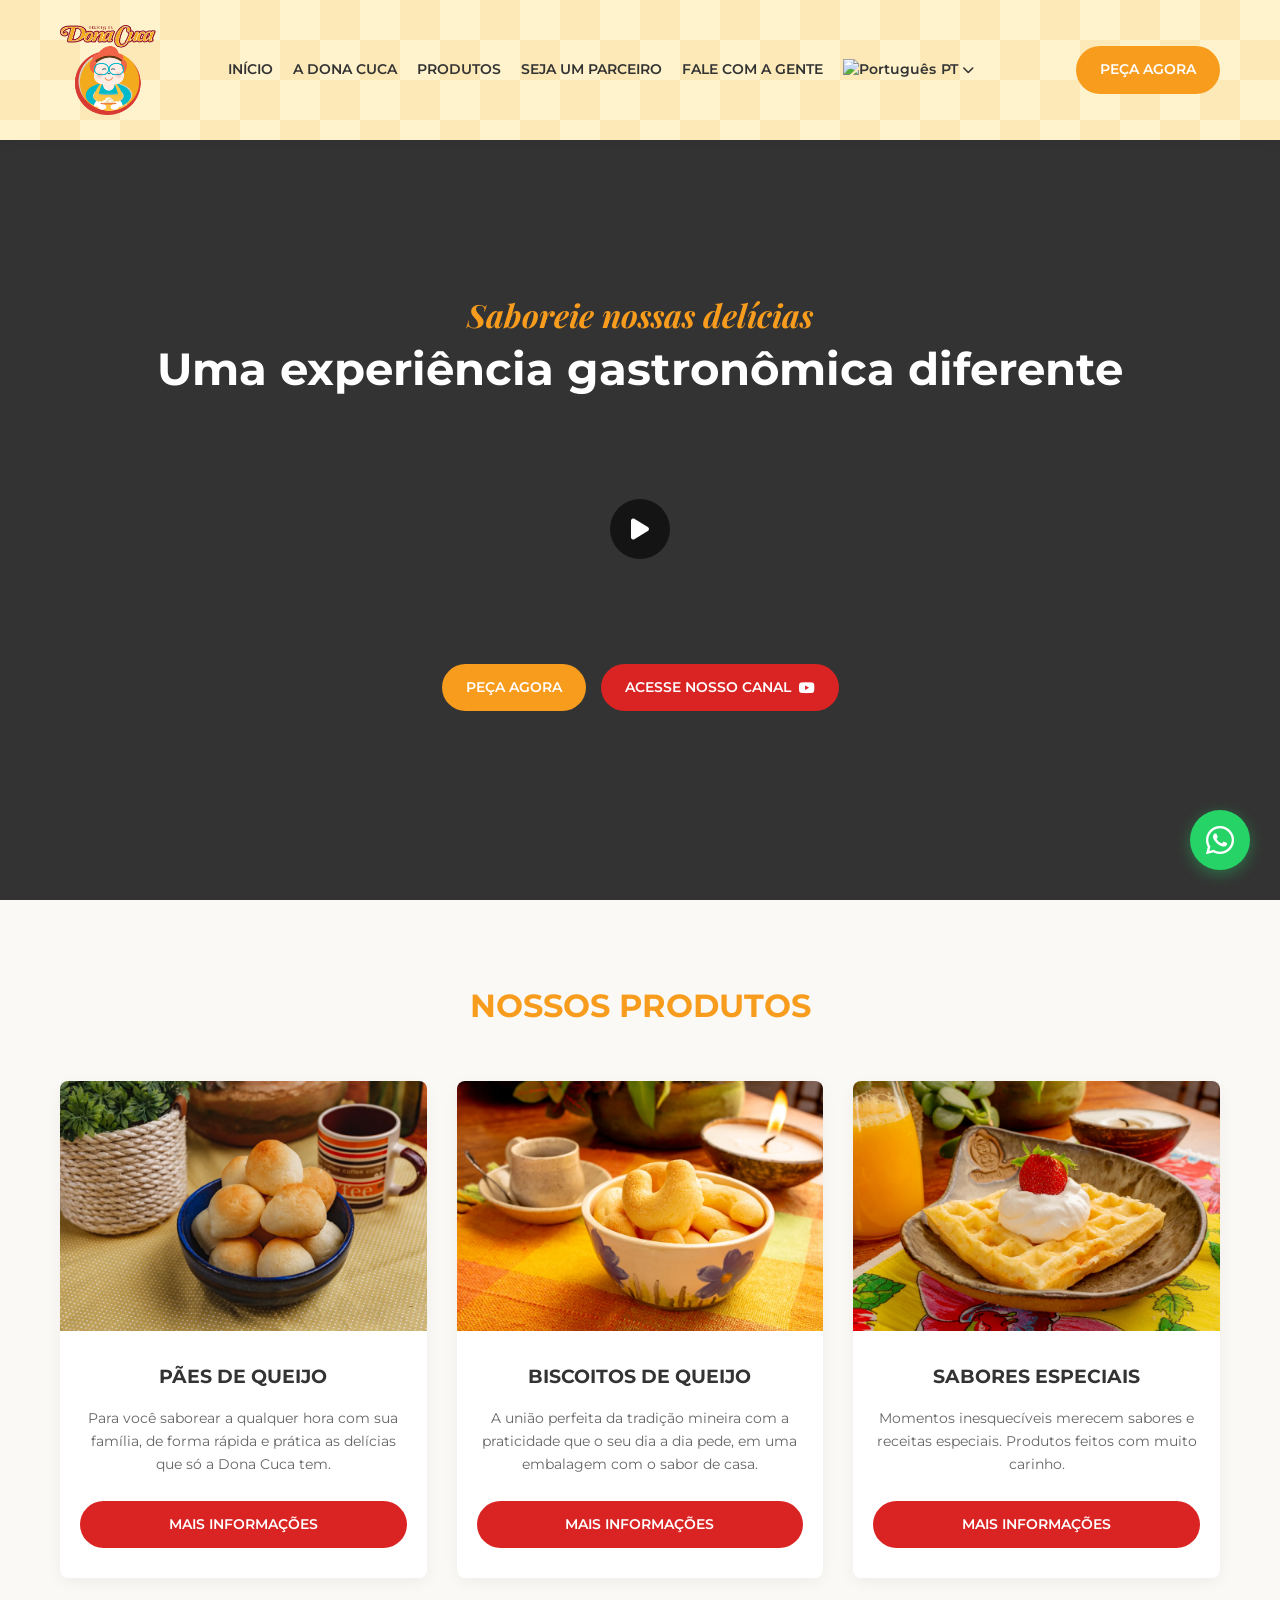
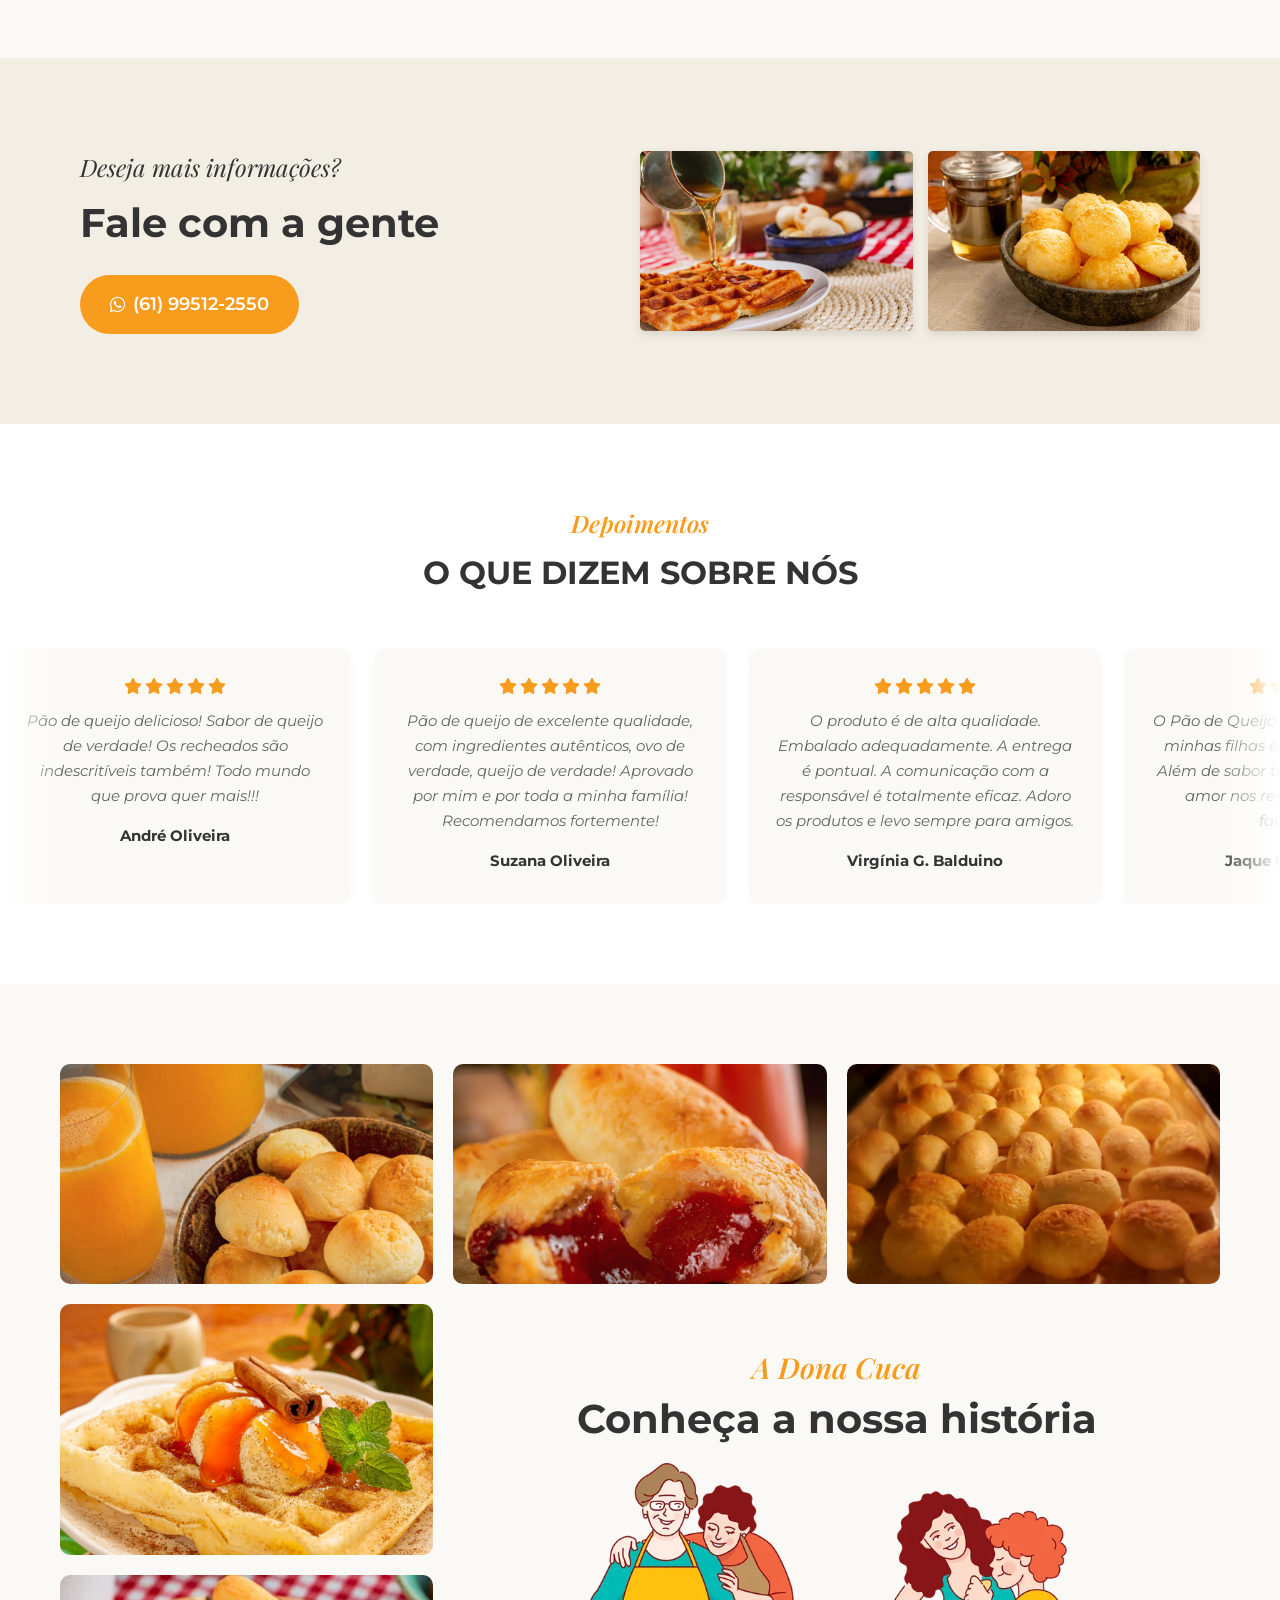
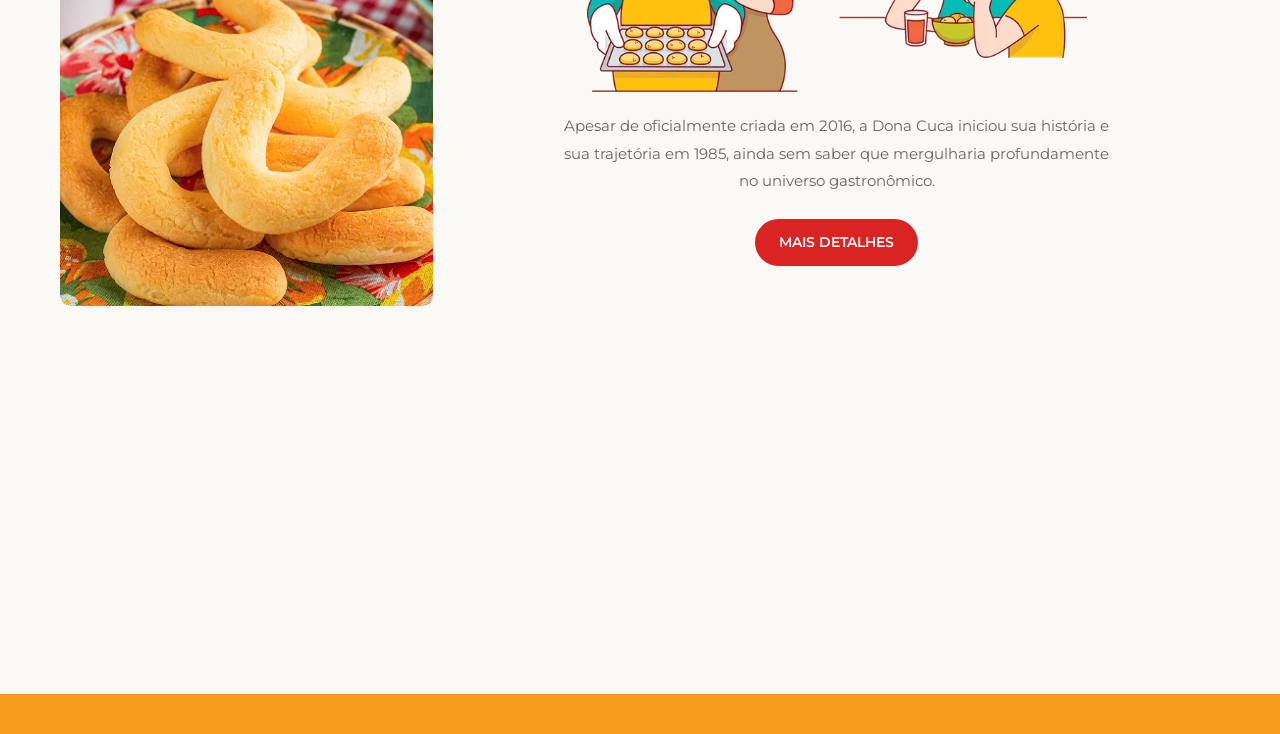
==== commit 336263f5: "atualização diaria / correção de bugs / otimização" ====
--- a/index.html
+++ b/index.html
@@ -32,7 +32,7 @@
     <meta name="twitter:image" content="https://www.donacuca.com.br/assets/img/11.webp">
 
     <!-- ===== Favicon ===== -->
-    <link rel="shortcut icon" href="assets/logo/logo.png" type="image/x-icon">
+    <link rel="shortcut icon" href="/assets/logo/logo.png" type="image/x-icon">
 
     <!-- ===== JSON-LD Structured Data (Google Business) ===== -->
     <script type="application/ld+json">
@@ -73,7 +73,7 @@
     <link rel="stylesheet" href="https://cdnjs.cloudflare.com/ajax/libs/font-awesome/6.4.0/css/all.min.css">
 
     <!-- Custom CSS -->
-    <link rel="stylesheet" href="css/style.css">
+    <link rel="stylesheet" href="/css/style.css">
 </head>
 
 <body>
@@ -82,7 +82,7 @@
     <header class="header">
         <div class="container header-container">
             <div class="logo">
-                <img src="assets/logo/logo.png" alt="Dona Cuca">
+                <img src="/assets/logo/logo.png" alt="Dona Cuca">
             </div>
 
             <button class="mobile-menu-btn" aria-label="Abrir menu">
@@ -92,9 +92,9 @@
             <nav class="nav-menu">
                 <ul class="nav-list">
                     <li><a href="#inicio" data-i18n="nav-home">INÍCIO</a></li>
-                    <li><a href="#historia" data-i18n="nav-about">A DONA CUCA</a></li>
+                    <li><a href="/sobre/" data-i18n="nav-about">A DONA CUCA</a></li>
                     <li><a href="#produtos" data-i18n="nav-products">PRODUTOS</a></li>
-                    <li><a href="parceiro.html" data-i18n="nav-partner">SEJA UM PARCEIRO</a></li>
+                    <li><a href="/parceiro/" data-i18n="nav-partner">SEJA UM PARCEIRO</a></li>
                     <li><a href="#contato" data-i18n="nav-contact">FALE COM A GENTE</a></li>
                     <li class="language-selector">
                         <div class="lang-current">
@@ -132,7 +132,7 @@
 
             <div class="hero-video-thumbnail scroll-reveal delay-200">
                 <video id="heroVideo" class="video-thumb-img" autoplay>
-                    <source src="assets/video/video.mp4" type="video/mp4">
+                    <source src="/assets/video/video.mp4" type="video/mp4">
                 </video>
                 <div class="play-btn" id="heroPlayBtn" style="cursor: pointer;">
                     <i class="fa-solid fa-play"></i>
@@ -156,10 +156,10 @@
             </div>
 
             <div class="products-grid">
-                <!-- Card 1 -->
+
                 <div class="product-card scroll-reveal delay-100">
                     <div class="card-img-wrapper">
-                        <img src="assets/img/webp/01.webp" alt="Pães de Queijo Artesanal Dona Cuca" loading="lazy">
+                        <img src="/assets/img/webp/01.webp" alt="Pães de Queijo Artesanal Dona Cuca" loading="lazy">
                     </div>
                     <div class="card-content">
                         <h3 data-i18n="prod1-title">PÃES DE QUEIJO</h3>
@@ -169,10 +169,10 @@
                     </div>
                 </div>
 
-                <!-- Card 2 -->
+
                 <div class="product-card scroll-reveal delay-200">
                     <div class="card-img-wrapper">
-                        <img src="assets/img/webp/06.webp" alt="Biscoitos de Queijo Dona Cuca" loading="lazy">
+                        <img src="/assets/img/webp/06.webp" alt="Biscoitos de Queijo Dona Cuca" loading="lazy">
                     </div>
                     <div class="card-content">
                         <h3 data-i18n="prod2-title">BISCOITOS DE QUEIJO</h3>
@@ -182,10 +182,10 @@
                     </div>
                 </div>
 
-                <!-- Card 3 -->
+
                 <div class="product-card scroll-reveal delay-300">
                     <div class="card-img-wrapper">
-                        <img src="assets/img/webp/09.webp" alt="Sabores Especiais Dona Cuca" loading="lazy">
+                        <img src="/assets/img/webp/09.webp" alt="Sabores Especiais Dona Cuca" loading="lazy">
                     </div>
                     <div class="card-content">
                         <h3 data-i18n="prod3-title">SABORES ESPECIAIS</h3>
@@ -209,8 +209,8 @@
                 </a>
             </div>
             <div class="cta-images scroll-reveal-right delay-200">
-                <img src="assets/img/webp/02.webp" alt="Pão de queijo Dona Cuca - Peça o seu" class="img-left" loading="lazy">
-                <img src="assets/img/webp/10.webp" alt="Produtos Dona Cuca em destaque" class="img-right" loading="lazy">
+                <img src="/assets/img/webp/02.webp" alt="Pão de queijo Dona Cuca - Peça o seu" class="img-left" loading="lazy">
+                <img src="/assets/img/webp/10.webp" alt="Produtos Dona Cuca em destaque" class="img-right" loading="lazy">
             </div>
         </div>
     </section>
@@ -326,21 +326,21 @@
             <div class="story-grid">
                 <!-- Top row: 3 images -->
                 <div class="story-grid-img img-1 scroll-reveal delay-100">
-                    <img src="assets/img/webp/04.webp" alt="Pão de queijo da Dona Cuca" loading="lazy">
+                    <img src="/assets/img/webp/04.webp" alt="Pão de queijo da Dona Cuca" loading="lazy">
                 </div>
                 <div class="story-grid-img img-2 scroll-reveal delay-200">
-                    <img src="assets/img/webp/12.webp" alt="Dona Cuca — sabor mineiro em Brasília" loading="lazy">
+                    <img src="/assets/img/webp/12.webp" alt="Dona Cuca — sabor mineiro em Brasília" loading="lazy">
                 </div>
                 <div class="story-grid-img img-3 scroll-reveal delay-300">
-                    <img src="assets/img/webp/03.webp" alt="Produção artesanal Dona Cuca" loading="lazy">
+                    <img src="/assets/img/webp/03.webp" alt="Produção artesanal Dona Cuca" loading="lazy">
                 </div>
 
                 <!-- Left column: 2 images stacked -->
                 <div class="story-grid-img img-4 scroll-reveal-left delay-400">
-                    <img src="assets/img/webp/13.webp" alt="Dona Cuca — ingredientes frescos e de qualidade" loading="lazy">
+                    <img src="/assets/img/webp/13.webp" alt="Dona Cuca — ingredientes frescos e de qualidade" loading="lazy">
                 </div>
                 <div class="story-grid-img img-5 scroll-reveal-left delay-500">
-                    <img src="assets/img/webp/05.webp" alt="Pão de queijo recheado Dona Cuca" loading="lazy">
+                    <img src="/assets/img/webp/05.webp" alt="Pão de queijo recheado Dona Cuca" loading="lazy">
                 </div>
 
                 <!-- Center-Right: Story card spanning 2 cols and 2 rows -->
@@ -349,7 +349,7 @@
                     <h2 class="story-heading" data-i18n="story-heading">Conheça a nossa história</h2>
 
                     <div class="story-illustrations">
-                        <img src="assets/img/webp/banner.webp" alt="Ilustração Dona Cuca — história desde 1985" class="story-img" loading="lazy">
+                        <img src="/assets/img/webp/banner.webp" alt="Ilustração Dona Cuca — história desde 1985" class="story-img" loading="lazy">
                     </div>
 
                     <p class="story-paragraph" data-i18n="story-text">Apesar de oficialmente criada em 2016, a Dona Cuca
@@ -357,7 +357,7 @@
                         universo gastronômico.</p>
 
                     <div class="story-btn-wrapper">
-                        <a href="#historia" class="btn btn-danger" data-i18n="btn-details">Mais detalhes</a>
+                        <a href="/sobre/" class="btn btn-danger" data-i18n="btn-details">Mais detalhes</a>
                     </div>
                 </div>
             </div>
@@ -382,7 +382,9 @@
             <div class="footer-col scroll-reveal delay-100">
                 <h4 data-i18n="footer-col2">Informações</h4>
                 <ul class="footer-links">
-                    <li><a href="parceiro.html"><i class="fa-solid fa-chevron-right text-xs"></i> <span
+                    <li><a href="/sobre/"><i class="fa-solid fa-chevron-right text-xs"></i> <span
+                                data-i18n="footer-about">Sobre a Dona Cuca</span></a></li>
+                    <li><a href="/parceiro/"><i class="fa-solid fa-chevron-right text-xs"></i> <span
                                 data-i18n="footer-partner">Seja um parceiro</span></a></li>
                     <li><a href="https://wa.me/5561995122550"><i class="fa-solid fa-chevron-right text-xs"></i> <span
                                 data-i18n="footer-contact">Fale com a gente</span></a></li>
@@ -427,7 +429,7 @@
         <i class="fa-brands fa-whatsapp"></i>
     </a>
 
-    <script src="js/script.js"></script>
+    <script src="/js/script.js"></script>
 </body>
 
-</html>+</html>
--- a/css/style.css
+++ b/css/style.css
@@ -176,6 +176,7 @@
 }
 
 .nav-menu {
+  flex: 1;
   display: flex;
   align-items: center;
   gap: 30px;
@@ -185,9 +186,14 @@
   display: flex;
   align-items: center;
   gap: 20px;
+  margin: 0 auto;
 }
 
 .nav-list li a {
+  display: flex;
+  align-items: center;
+  gap: 5px;
+  padding: 5px 0;
   font-size: 0.85rem;
   font-weight: 600;
   color: var(--text-dark);
@@ -949,6 +955,41 @@
     pointer-events: auto;
   }
 
+  .nav-list {
+    flex-direction: column;
+    width: 100%;
+    gap: 0;
+  }
+
+  .nav-list li {
+    width: 100%;
+    text-align: center;
+  }
+
+  .nav-list li a {
+    display: block;
+    padding: 12px 0;
+    font-size: 0.9rem;
+    border-bottom: 1px solid rgba(0, 0, 0, 0.06);
+  }
+
+  .nav-list li:last-child a {
+    border-bottom: none;
+  }
+
+  .nav-list .language-selector {
+    padding: 12px 0;
+    display: flex;
+    justify-content: center;
+    border-bottom: 1px solid rgba(0, 0, 0, 0.06);
+  }
+
+  .nav-list .language-selector .lang-dropdown {
+    left: 50%;
+    right: auto;
+    transform: translateX(-50%);
+  }
+
   .btn-header {
     width: 100%;
     margin-top: 10px;
@@ -1006,6 +1047,10 @@
     grid-template-columns: repeat(2, 1fr);
     gap: 24px;
   }
+
+  .hero-title {
+    font-size: 2.2rem;
+  }
 }
 
 /* --- Mobile (≤ 576px) --- */
@@ -1025,6 +1070,16 @@
   .hero-subtitle {
     font-size: 1.2rem;
   }
+  
+  .hero-title {
+    font-size: 1.8rem;
+  }
+
+  .hero-buttons {
+    flex-direction: column;
+    align-items: center;
+    width: 100%;
+  }
 
   .hero-buttons .btn {
     width: 80%;
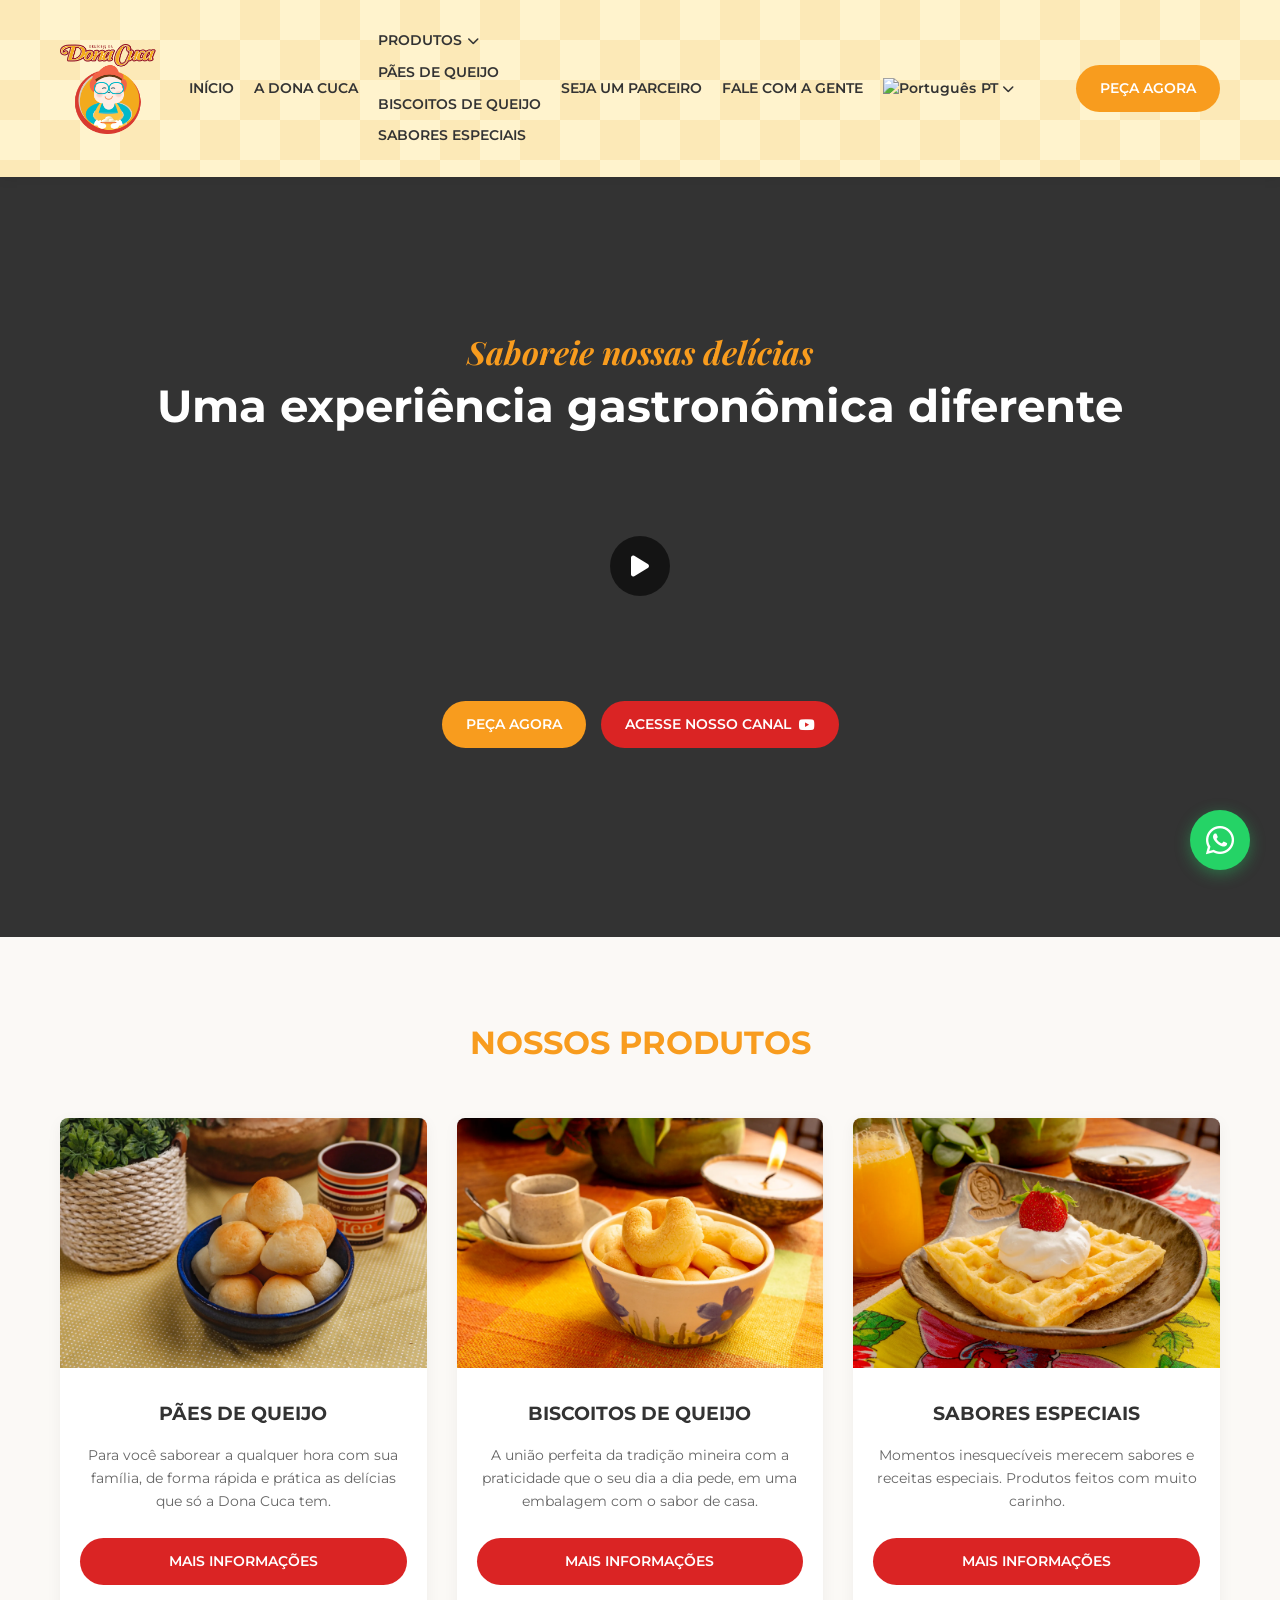
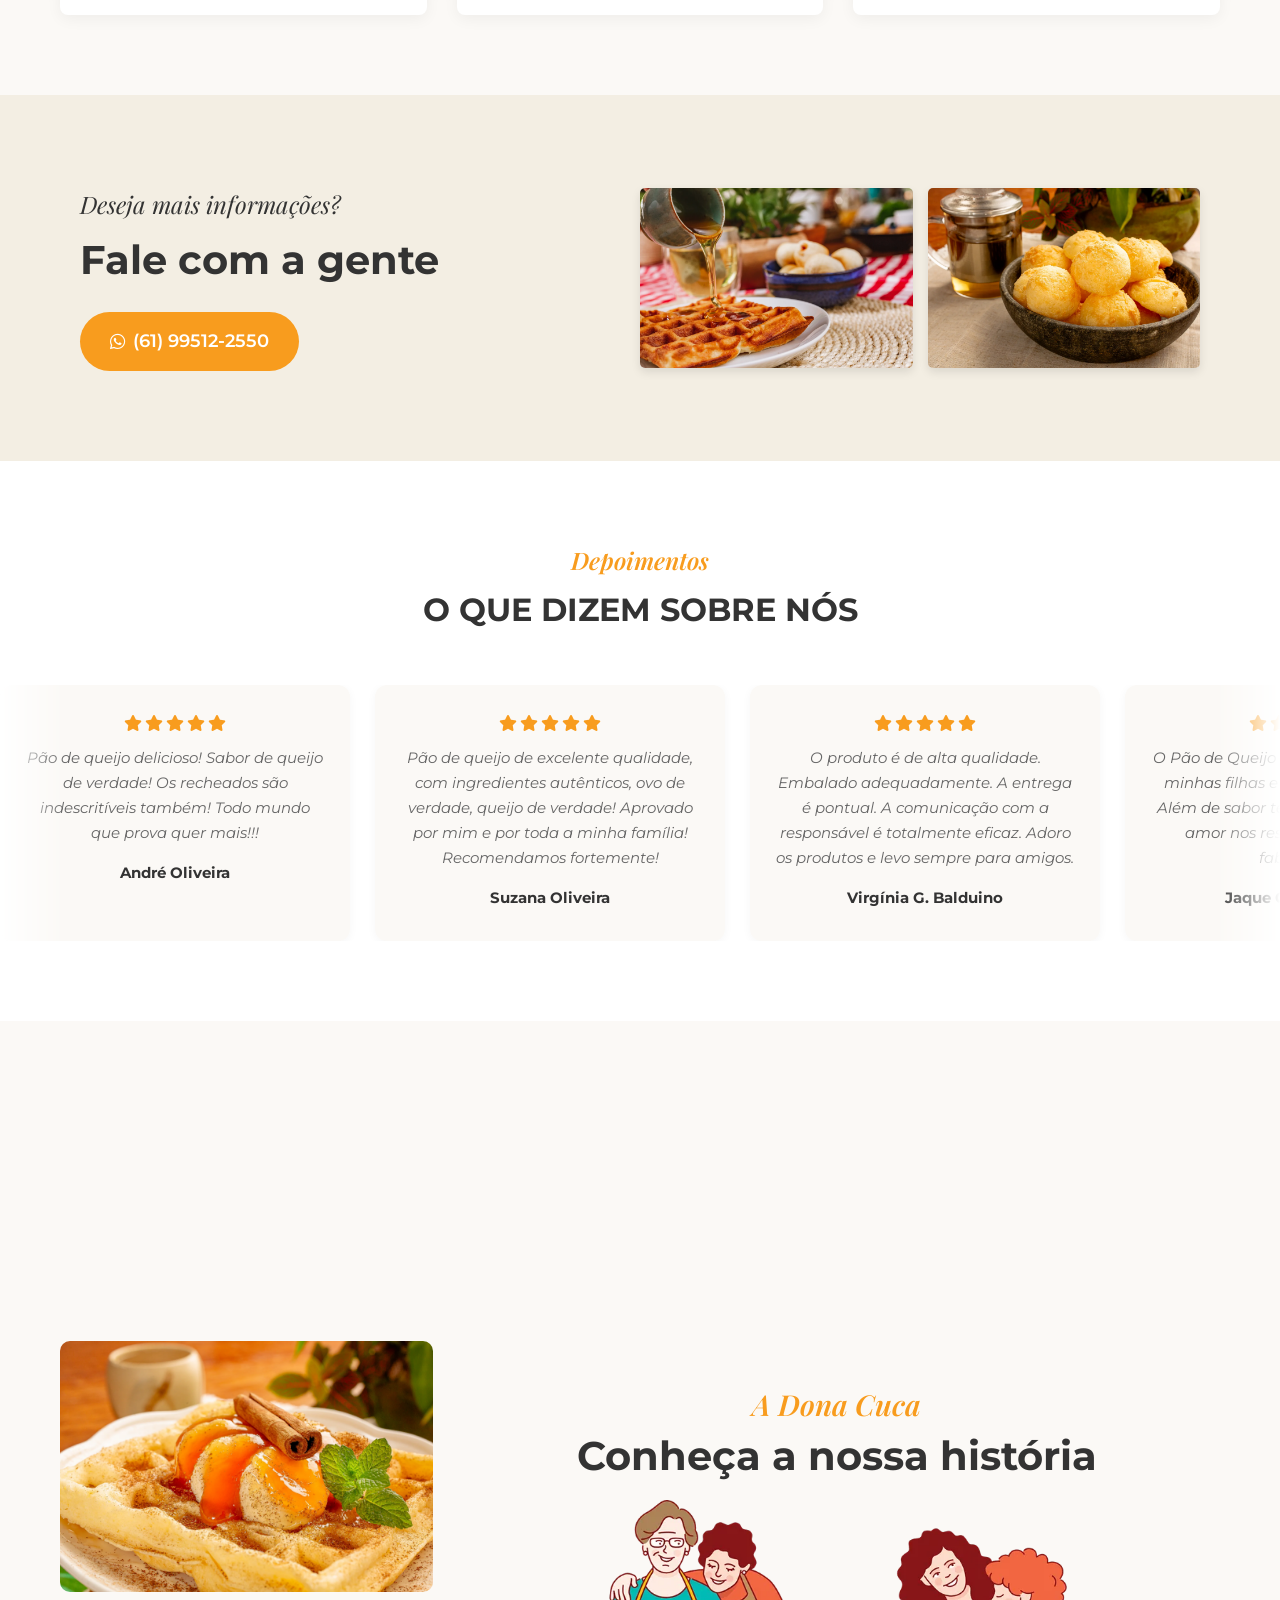
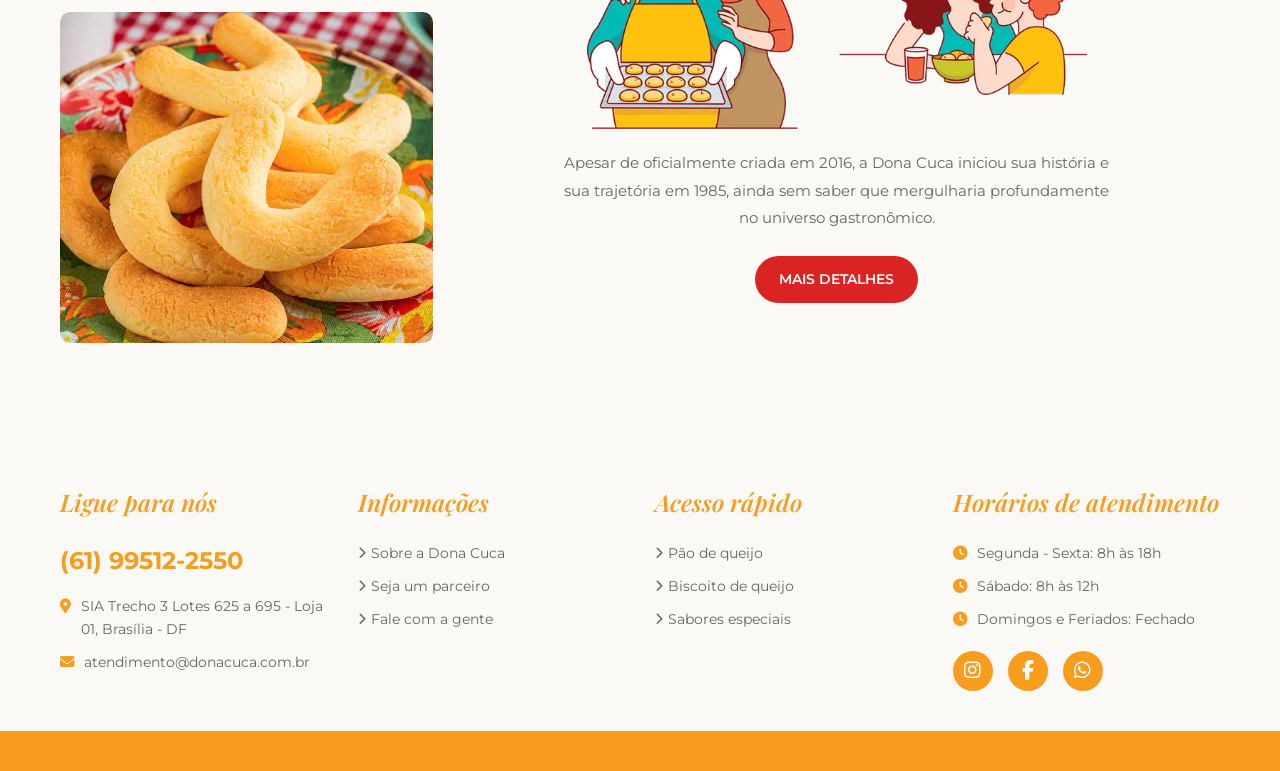
==== commit f3267a5c: "Add files via upload" ====
--- a/index.html
+++ b/index.html
@@ -32,7 +32,7 @@
     <meta name="twitter:image" content="https://www.donacuca.com.br/assets/img/11.webp">
 
     <!-- ===== Favicon ===== -->
-    <link rel="shortcut icon" href="/assets/logo/logo.png" type="image/x-icon">
+    <link rel="shortcut icon" href="assets/logo/logo.png" type="image/x-icon">
 
     <!-- ===== JSON-LD Structured Data (Google Business) ===== -->
     <script type="application/ld+json">
@@ -73,7 +73,7 @@
     <link rel="stylesheet" href="https://cdnjs.cloudflare.com/ajax/libs/font-awesome/6.4.0/css/all.min.css">
 
     <!-- Custom CSS -->
-    <link rel="stylesheet" href="/css/style.css">
+    <link rel="stylesheet" href="css/style.css">
 </head>
 
 <body>
@@ -82,7 +82,7 @@
     <header class="header">
         <div class="container header-container">
             <div class="logo">
-                <img src="/assets/logo/logo.png" alt="Dona Cuca">
+                <img src="assets/logo/logo.png" alt="Dona Cuca">
             </div>
 
             <button class="mobile-menu-btn" aria-label="Abrir menu">
@@ -91,10 +91,19 @@
 
             <nav class="nav-menu">
                 <ul class="nav-list">
-                    <li><a href="#inicio" data-i18n="nav-home">INÍCIO</a></li>
-                    <li><a href="/sobre/" data-i18n="nav-about">A DONA CUCA</a></li>
-                    <li><a href="#produtos" data-i18n="nav-products">PRODUTOS</a></li>
-                    <li><a href="/parceiro/" data-i18n="nav-partner">SEJA UM PARCEIRO</a></li>
+                    <li><a href="index.html" data-i18n="nav-home">INÍCIO</a></li>
+                    <li><a href="sobre/index.html" data-i18n="nav-about">A DONA CUCA</a></li>
+                    <li class="menu-dropdown">
+                        <a href="#produtos" class="linkprincipal" data-i18n="nav-products">PRODUTOS
+                            <i class="fa-solid fa-chevron-down text-xs"></i>
+                        </a>
+                        <ul class="submenu">
+                            <li><a href="produto/index.html">Pães de Queijo</a></li>
+                            <li><a href="produto/index1.html">Biscoitos de Queijo</a></li>
+                            <li><a href="produto/index2.html">Sabores Especiais</a></li>
+                        </ul>
+                    </li>
+                    <li><a href="parceiro/index.html" data-i18n="nav-partner">SEJA UM PARCEIRO</a></li>
                     <li><a href="#contato" data-i18n="nav-contact">FALE COM A GENTE</a></li>
                     <li class="language-selector">
                         <div class="lang-current">
@@ -132,7 +141,7 @@
 
             <div class="hero-video-thumbnail scroll-reveal delay-200">
                 <video id="heroVideo" class="video-thumb-img" autoplay>
-                    <source src="/assets/video/video.mp4" type="video/mp4">
+                    <source src="assets/video/video.mp4" type="video/mp4">
                 </video>
                 <div class="play-btn" id="heroPlayBtn" style="cursor: pointer;">
                     <i class="fa-solid fa-play"></i>
@@ -159,39 +168,39 @@
 
                 <div class="product-card scroll-reveal delay-100">
                     <div class="card-img-wrapper">
-                        <img src="/assets/img/webp/01.webp" alt="Pães de Queijo Artesanal Dona Cuca" loading="lazy">
+                        <img src="assets/img/webp/01.webp" alt="Pães de Queijo Artesanal Dona Cuca" loading="lazy">
                     </div>
                     <div class="card-content">
                         <h3 data-i18n="prod1-title">PÃES DE QUEIJO</h3>
                         <p data-i18n="prod1-desc">Para você saborear a qualquer hora com sua família, de forma rápida e
                             prática as delícias que só a Dona Cuca tem.</p>
-                        <a href="#mais" class="btn btn-outline-danger" data-i18n="btn-more">Mais informações</a>
+                        <a href="produto/index.html" class="btn btn-outline-danger" data-i18n="btn-more">Mais informações</a>
                     </div>
                 </div>
 
 
                 <div class="product-card scroll-reveal delay-200">
                     <div class="card-img-wrapper">
-                        <img src="/assets/img/webp/06.webp" alt="Biscoitos de Queijo Dona Cuca" loading="lazy">
+                        <img src="assets/img/webp/06.webp" alt="Biscoitos de Queijo Dona Cuca" loading="lazy">
                     </div>
                     <div class="card-content">
                         <h3 data-i18n="prod2-title">BISCOITOS DE QUEIJO</h3>
                         <p data-i18n="prod2-desc">A união perfeita da tradição mineira com a praticidade que o seu dia a
                             dia pede, em uma embalagem com o sabor de casa.</p>
-                        <a href="#mais" class="btn btn-outline-danger" data-i18n="btn-more">Mais informações</a>
+                        <a href="produto/index1.html" class="btn btn-outline-danger" data-i18n="btn-more">Mais informações</a>
                     </div>
                 </div>
 
 
                 <div class="product-card scroll-reveal delay-300">
                     <div class="card-img-wrapper">
-                        <img src="/assets/img/webp/09.webp" alt="Sabores Especiais Dona Cuca" loading="lazy">
+                        <img src="assets/img/webp/09.webp" alt="Sabores Especiais Dona Cuca" loading="lazy">
                     </div>
                     <div class="card-content">
                         <h3 data-i18n="prod3-title">SABORES ESPECIAIS</h3>
                         <p data-i18n="prod3-desc">Momentos inesquecíveis merecem sabores e receitas especiais. Produtos
                             feitos com muito carinho.</p>
-                        <a href="#mais" class="btn btn-outline-danger" data-i18n="btn-more">Mais informações</a>
+                        <a href="produto/index2.html" class="btn btn-outline-danger" data-i18n="btn-more">Mais informações</a>
                     </div>
                 </div>
             </div>
@@ -209,8 +218,8 @@
                 </a>
             </div>
             <div class="cta-images scroll-reveal-right delay-200">
-                <img src="/assets/img/webp/02.webp" alt="Pão de queijo Dona Cuca - Peça o seu" class="img-left" loading="lazy">
-                <img src="/assets/img/webp/10.webp" alt="Produtos Dona Cuca em destaque" class="img-right" loading="lazy">
+                <img src="assets/img/webp/02.webp" alt="Pão de queijo Dona Cuca - Peça o seu" class="img-left" loading="lazy">
+                <img src="assets/img/webp/10.webp" alt="Produtos Dona Cuca em destaque" class="img-right" loading="lazy">
             </div>
         </div>
     </section>
@@ -326,21 +335,21 @@
             <div class="story-grid">
                 <!-- Top row: 3 images -->
                 <div class="story-grid-img img-1 scroll-reveal delay-100">
-                    <img src="/assets/img/webp/04.webp" alt="Pão de queijo da Dona Cuca" loading="lazy">
+                    <img src="assets/img/webp/04.webp" alt="Pão de queijo da Dona Cuca" loading="lazy">
                 </div>
                 <div class="story-grid-img img-2 scroll-reveal delay-200">
-                    <img src="/assets/img/webp/12.webp" alt="Dona Cuca — sabor mineiro em Brasília" loading="lazy">
+                    <img src="assets/img/webp/12.webp" alt="Dona Cuca — sabor mineiro em Brasília" loading="lazy">
                 </div>
                 <div class="story-grid-img img-3 scroll-reveal delay-300">
-                    <img src="/assets/img/webp/03.webp" alt="Produção artesanal Dona Cuca" loading="lazy">
+                    <img src="assets/img/webp/03.webp" alt="Produção artesanal Dona Cuca" loading="lazy">
                 </div>
 
                 <!-- Left column: 2 images stacked -->
                 <div class="story-grid-img img-4 scroll-reveal-left delay-400">
-                    <img src="/assets/img/webp/13.webp" alt="Dona Cuca — ingredientes frescos e de qualidade" loading="lazy">
+                    <img src="assets/img/webp/13.webp" alt="Dona Cuca — ingredientes frescos e de qualidade" loading="lazy">
                 </div>
                 <div class="story-grid-img img-5 scroll-reveal-left delay-500">
-                    <img src="/assets/img/webp/05.webp" alt="Pão de queijo recheado Dona Cuca" loading="lazy">
+                    <img src="assets/img/webp/05.webp" alt="Pão de queijo recheado Dona Cuca" loading="lazy">
                 </div>
 
                 <!-- Center-Right: Story card spanning 2 cols and 2 rows -->
@@ -349,7 +358,7 @@
                     <h2 class="story-heading" data-i18n="story-heading">Conheça a nossa história</h2>
 
                     <div class="story-illustrations">
-                        <img src="/assets/img/webp/banner.webp" alt="Ilustração Dona Cuca — história desde 1985" class="story-img" loading="lazy">
+                        <img src="assets/img/webp/banner.webp" alt="Ilustração Dona Cuca — história desde 1985" class="story-img" loading="lazy">
                     </div>
 
                     <p class="story-paragraph" data-i18n="story-text">Apesar de oficialmente criada em 2016, a Dona Cuca
@@ -357,7 +366,7 @@
                         universo gastronômico.</p>
 
                     <div class="story-btn-wrapper">
-                        <a href="/sobre/" class="btn btn-danger" data-i18n="btn-details">Mais detalhes</a>
+                        <a href="sobre/index.html" class="btn btn-danger" data-i18n="btn-details">Mais detalhes</a>
                     </div>
                 </div>
             </div>
@@ -382,9 +391,9 @@
             <div class="footer-col scroll-reveal delay-100">
                 <h4 data-i18n="footer-col2">Informações</h4>
                 <ul class="footer-links">
-                    <li><a href="/sobre/"><i class="fa-solid fa-chevron-right text-xs"></i> <span
+                    <li><a href="sobre/index.html"><i class="fa-solid fa-chevron-right text-xs"></i> <span
                                 data-i18n="footer-about">Sobre a Dona Cuca</span></a></li>
-                    <li><a href="/parceiro/"><i class="fa-solid fa-chevron-right text-xs"></i> <span
+                    <li><a href="parceiro/index.html"><i class="fa-solid fa-chevron-right text-xs"></i> <span
                                 data-i18n="footer-partner">Seja um parceiro</span></a></li>
                     <li><a href="https://wa.me/5561995122550"><i class="fa-solid fa-chevron-right text-xs"></i> <span
                                 data-i18n="footer-contact">Fale com a gente</span></a></li>
@@ -395,11 +404,11 @@
             <div class="footer-col scroll-reveal delay-200">
                 <h4 data-i18n="footer-col3">Acesso rápido</h4>
                 <ul class="footer-links">
-                    <li><a href="#produtos"><i class="fa-solid fa-chevron-right text-xs"></i> <span
+                    <li><a href="produto/index.html"><i class="fa-solid fa-chevron-right text-xs"></i> <span
                                 data-i18n="footer-pao">Pão de queijo</span></a></li>
-                    <li><a href="#produtos"><i class="fa-solid fa-chevron-right text-xs"></i> <span
+                    <li><a href="produto/index.html"><i class="fa-solid fa-chevron-right text-xs"></i> <span
                                 data-i18n="footer-biscoito">Biscoito de queijo</span></a></li>
-                    <li><a href="#produtos"><i class="fa-solid fa-chevron-right text-xs"></i> <span
+                    <li><a href="produto/index2.html"><i class="fa-solid fa-chevron-right text-xs"></i> <span
                                 data-i18n="footer-sabores">Sabores especiais</span></a></li>
                 </ul>
             </div>
@@ -429,7 +438,8 @@
         <i class="fa-brands fa-whatsapp"></i>
     </a>
 
-    <script src="/js/script.js"></script>
+    <script src="js/script.js"></script>
+    <script src="js/produtos.js"></script>
 </body>
 
 </html>
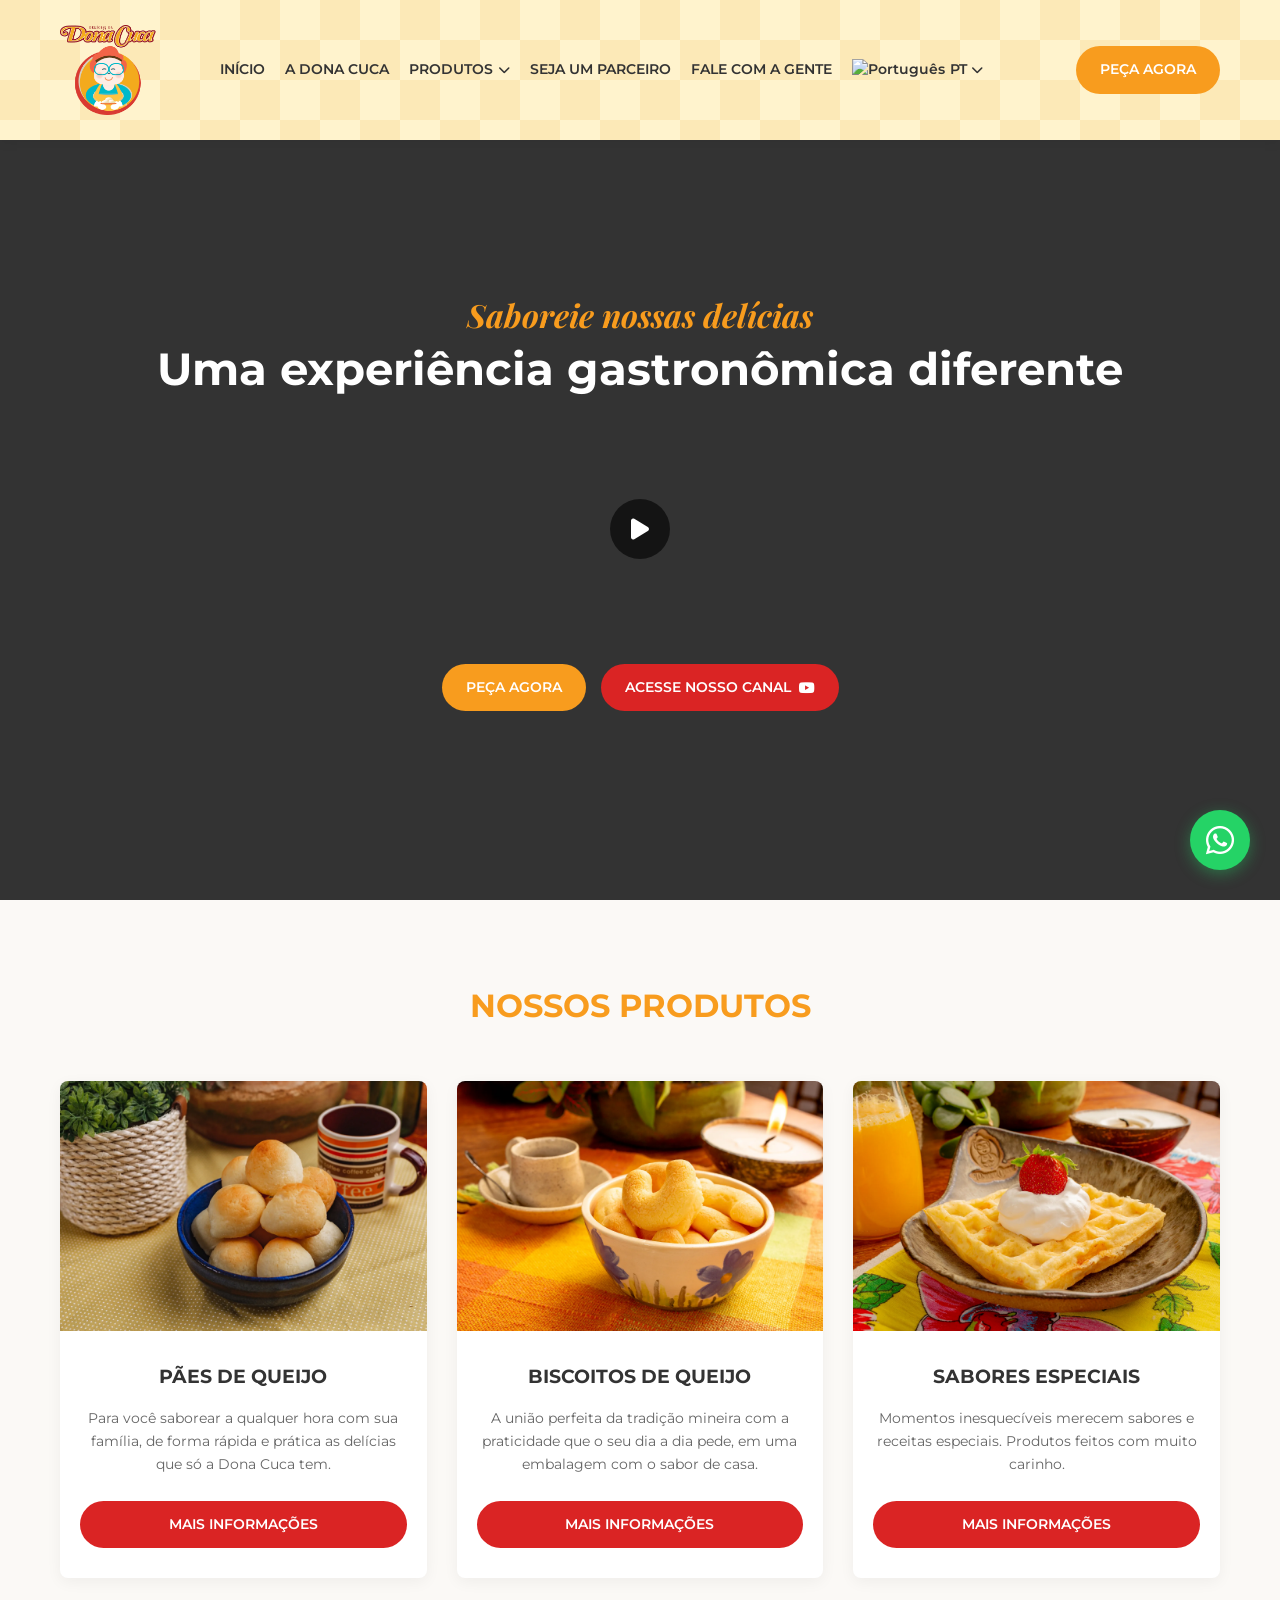
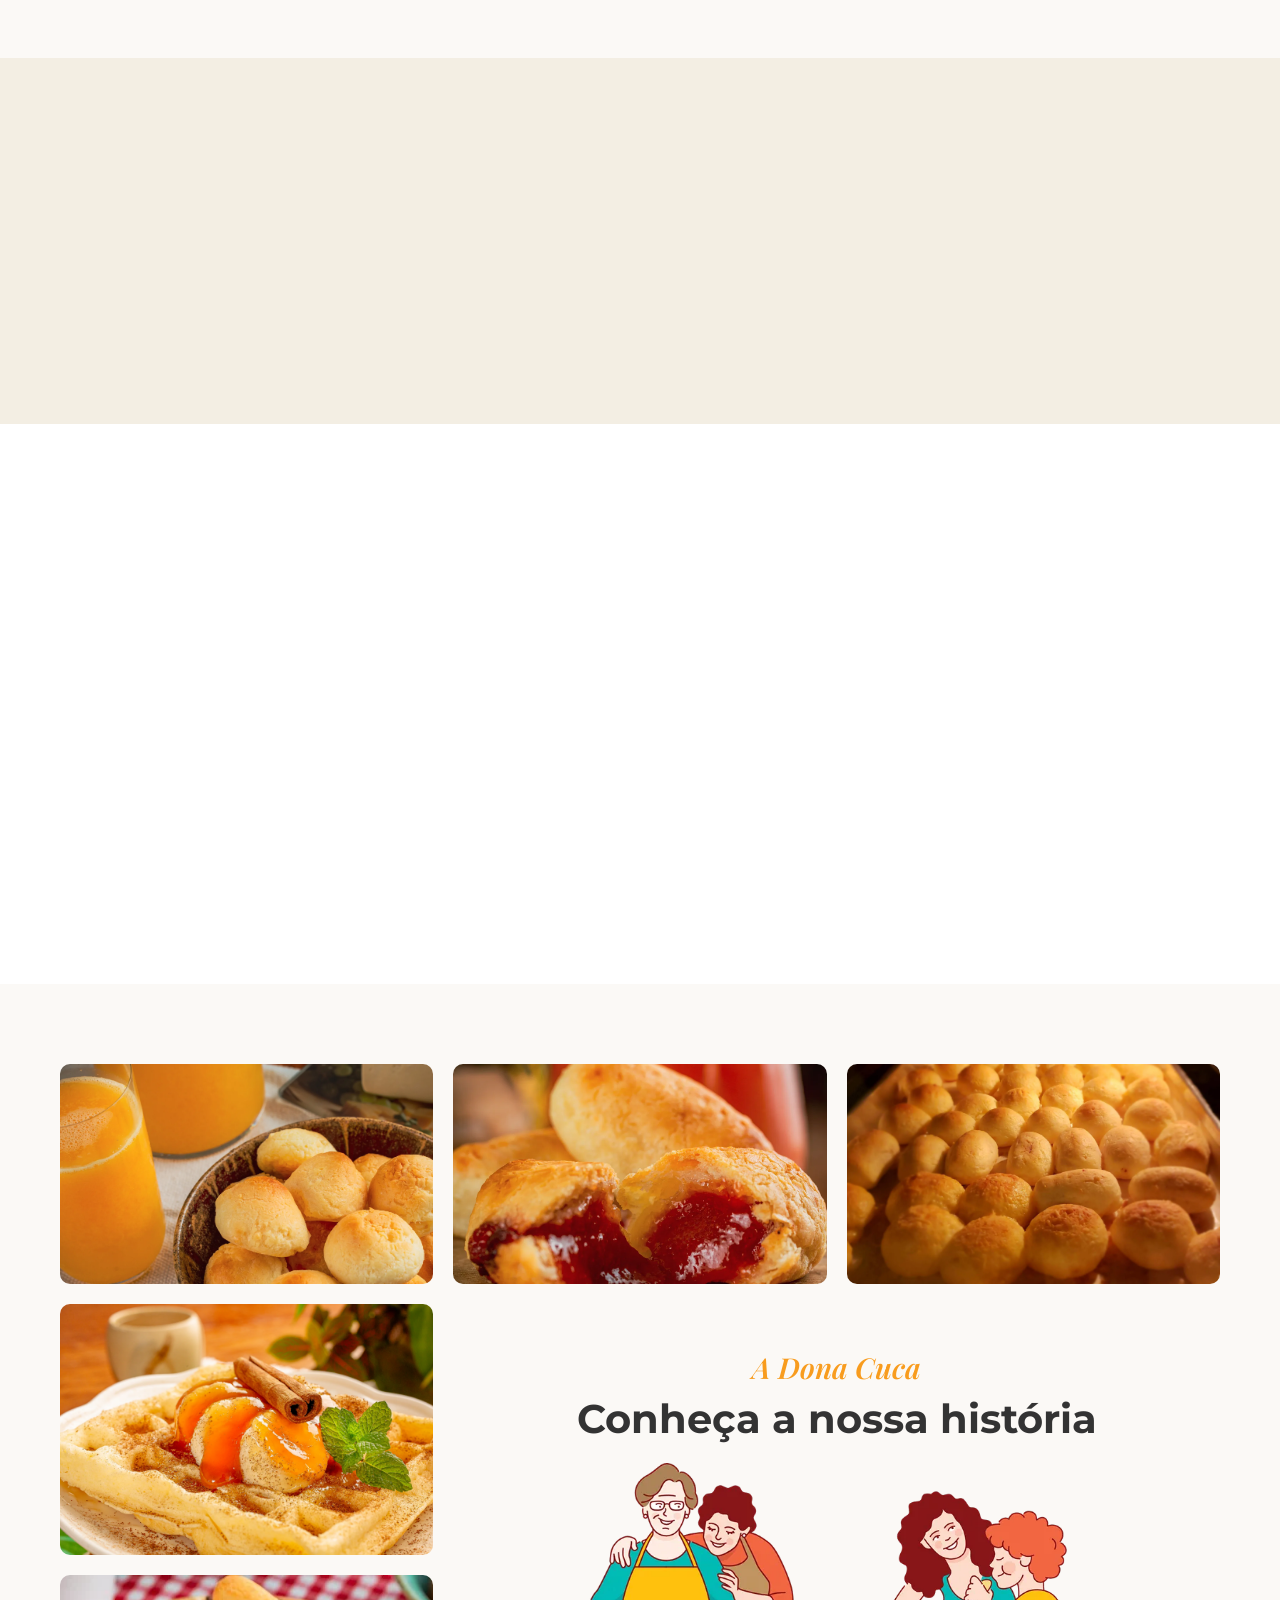
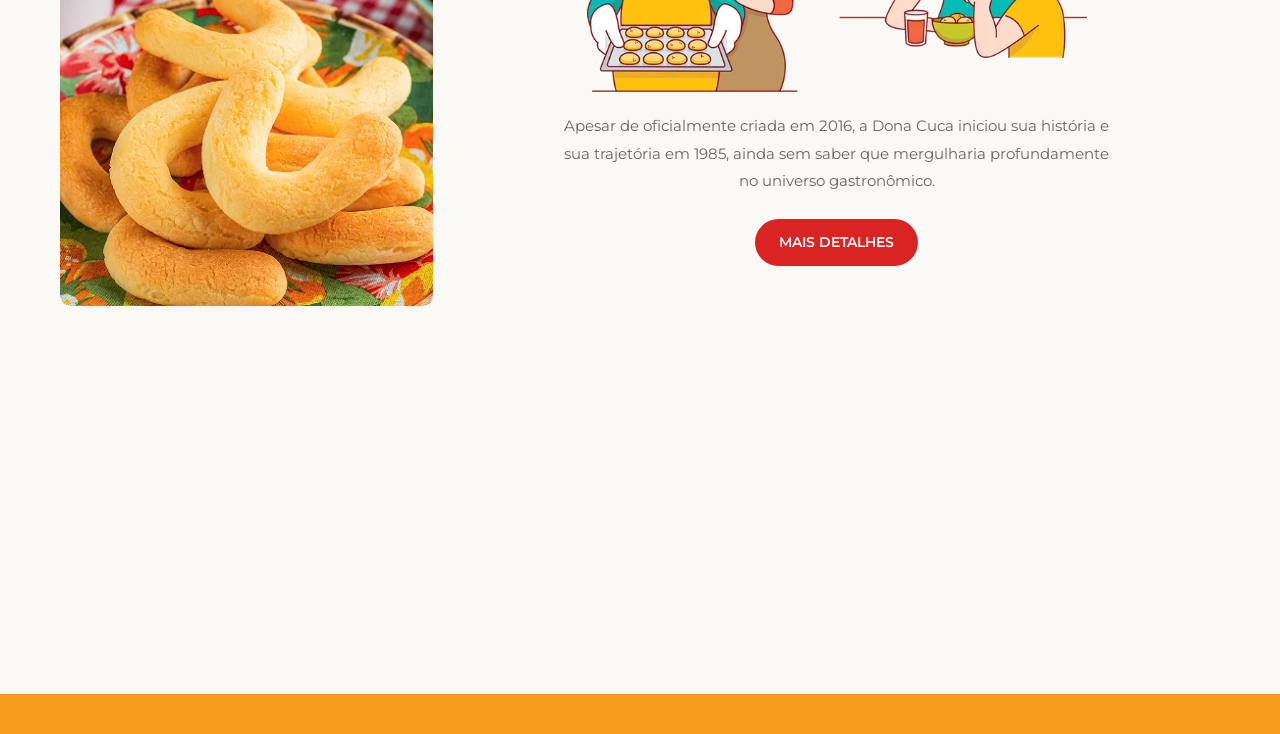
==== commit ed4711f5: "Update footer links to point to correct product pages" ====
--- a/index.html
+++ b/index.html
@@ -406,7 +406,7 @@
                 <ul class="footer-links">
                     <li><a href="produto/index.html"><i class="fa-solid fa-chevron-right text-xs"></i> <span
                                 data-i18n="footer-pao">Pão de queijo</span></a></li>
-                    <li><a href="produto/index.html"><i class="fa-solid fa-chevron-right text-xs"></i> <span
+                    <li><a href="produto/index1.html"><i class="fa-solid fa-chevron-right text-xs"></i> <span
                                 data-i18n="footer-biscoito">Biscoito de queijo</span></a></li>
                     <li><a href="produto/index2.html"><i class="fa-solid fa-chevron-right text-xs"></i> <span
                                 data-i18n="footer-sabores">Sabores especiais</span></a></li>
--- a/css/style.css
+++ b/css/style.css
@@ -262,6 +262,30 @@
   cursor: pointer;
 }
 
+/*submeny dropdown*/
+.submenu {
+    display: none;
+    position: absolute;
+    background-color: #f9f9f9;
+    box-shadow: 0px 8px 16px rgba(0,0,0,0.2);
+    padding: 10px;
+}
+
+.menu-dropdown:hover .submenu {
+    display: block;
+}
+
+.submenu li a {
+    text-decoration: none;
+    color: #333;
+    padding: 10px;
+    display: block;
+}
+
+.submenu li a:hover {
+    background-color: #ddd;
+}
+
 /* ===== Hero Section ===== */
 .hero {
   position: relative;
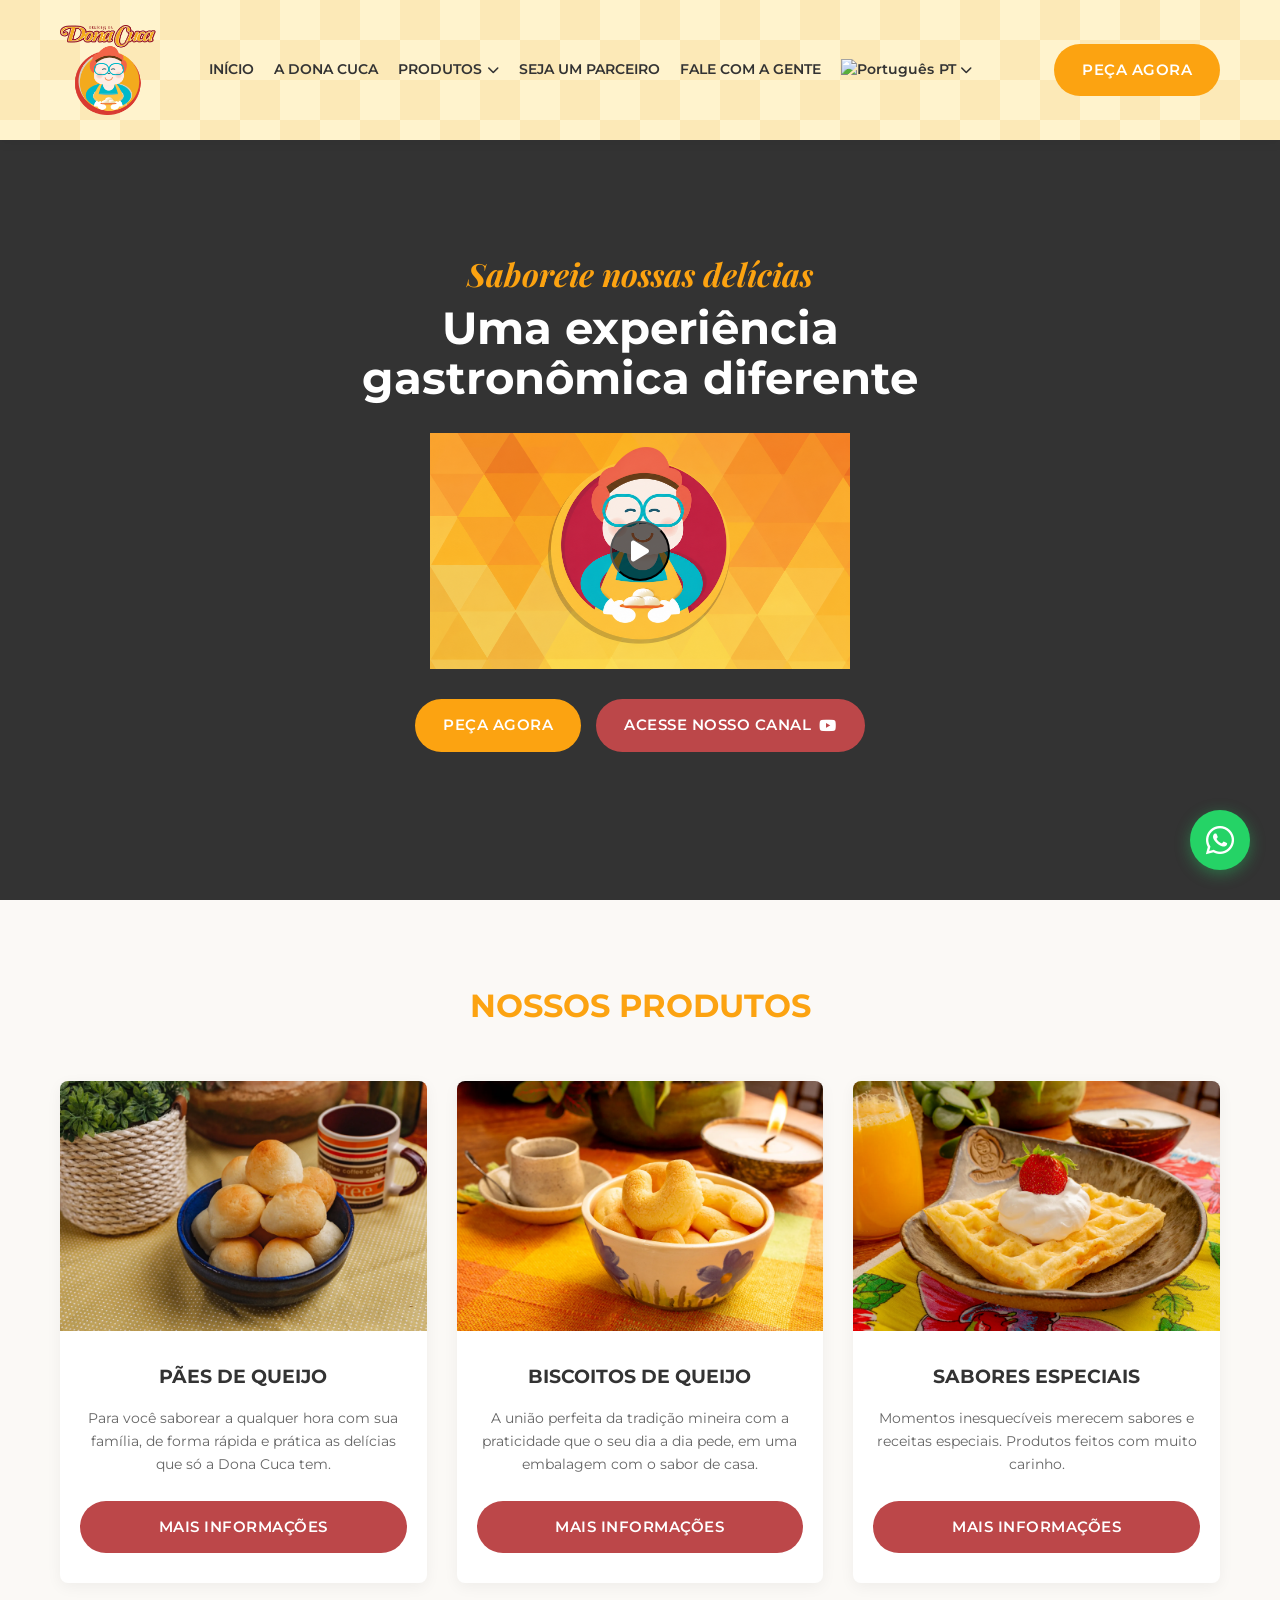
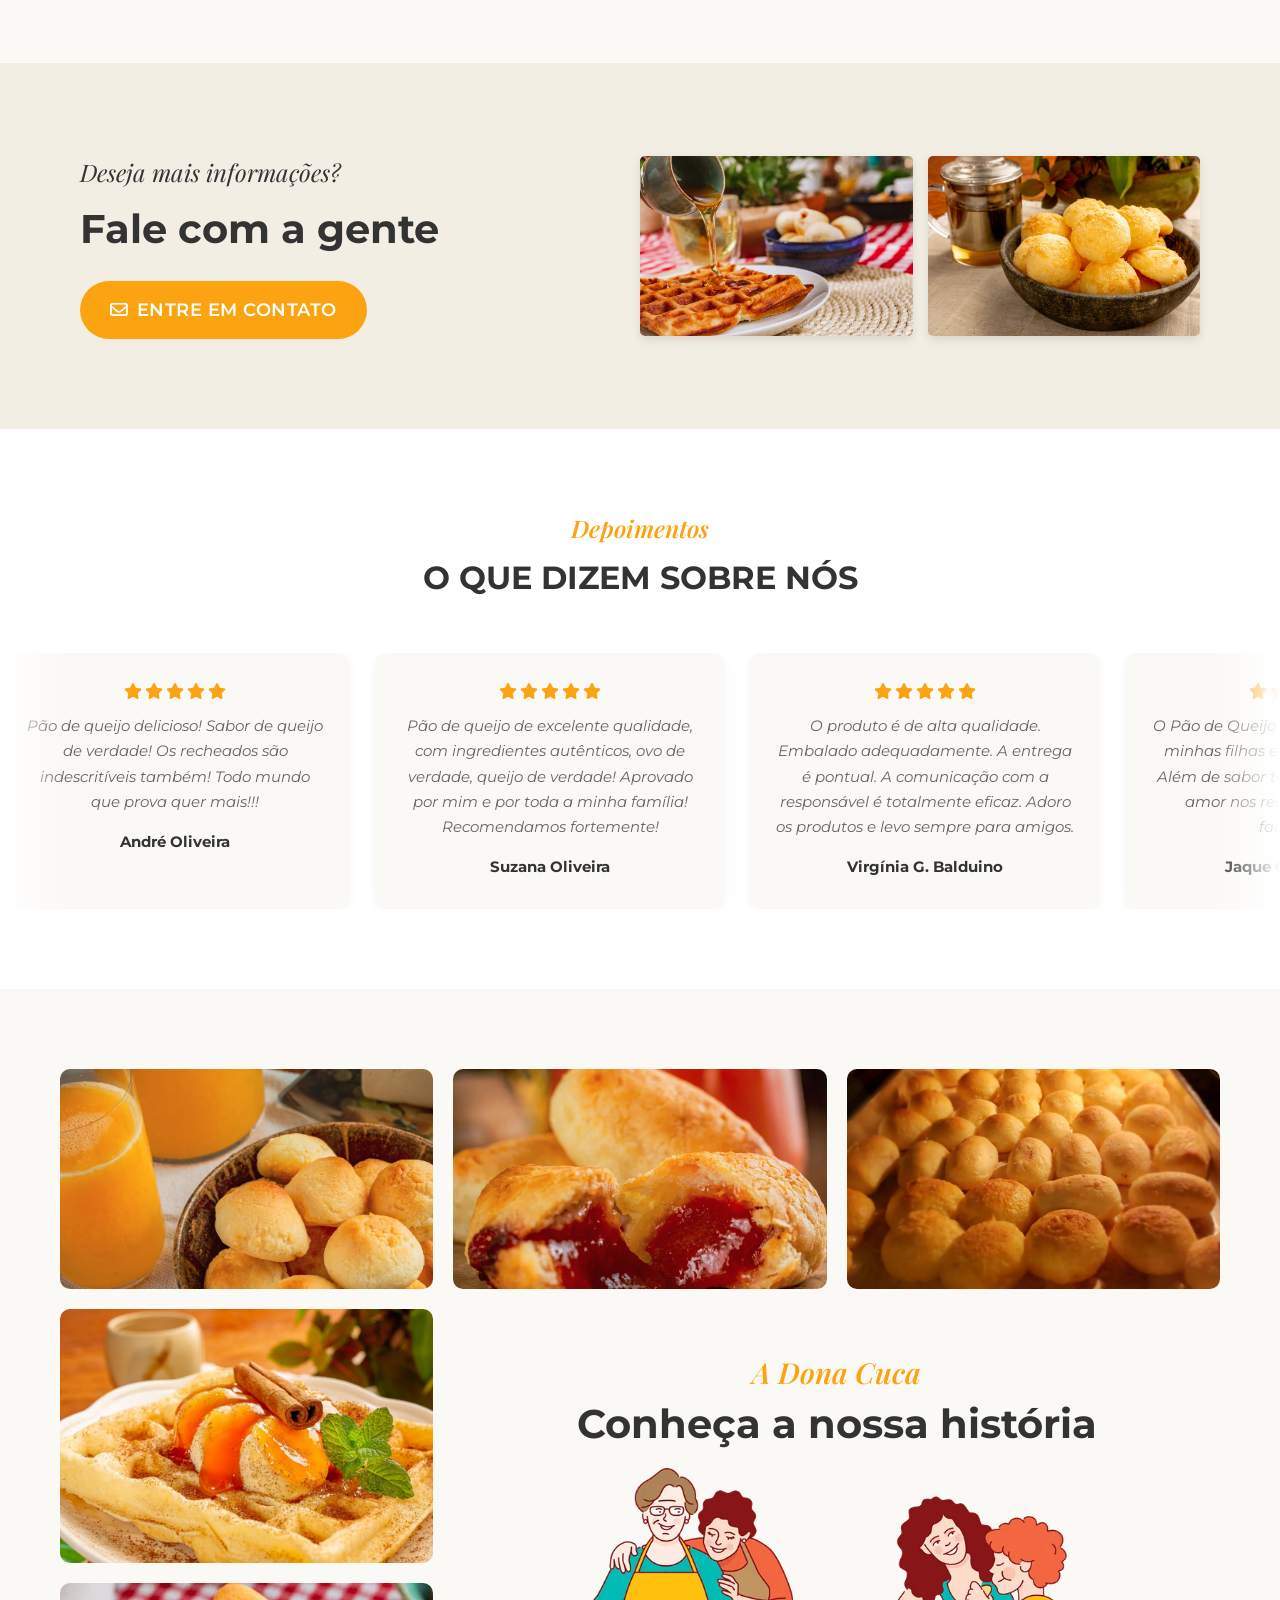
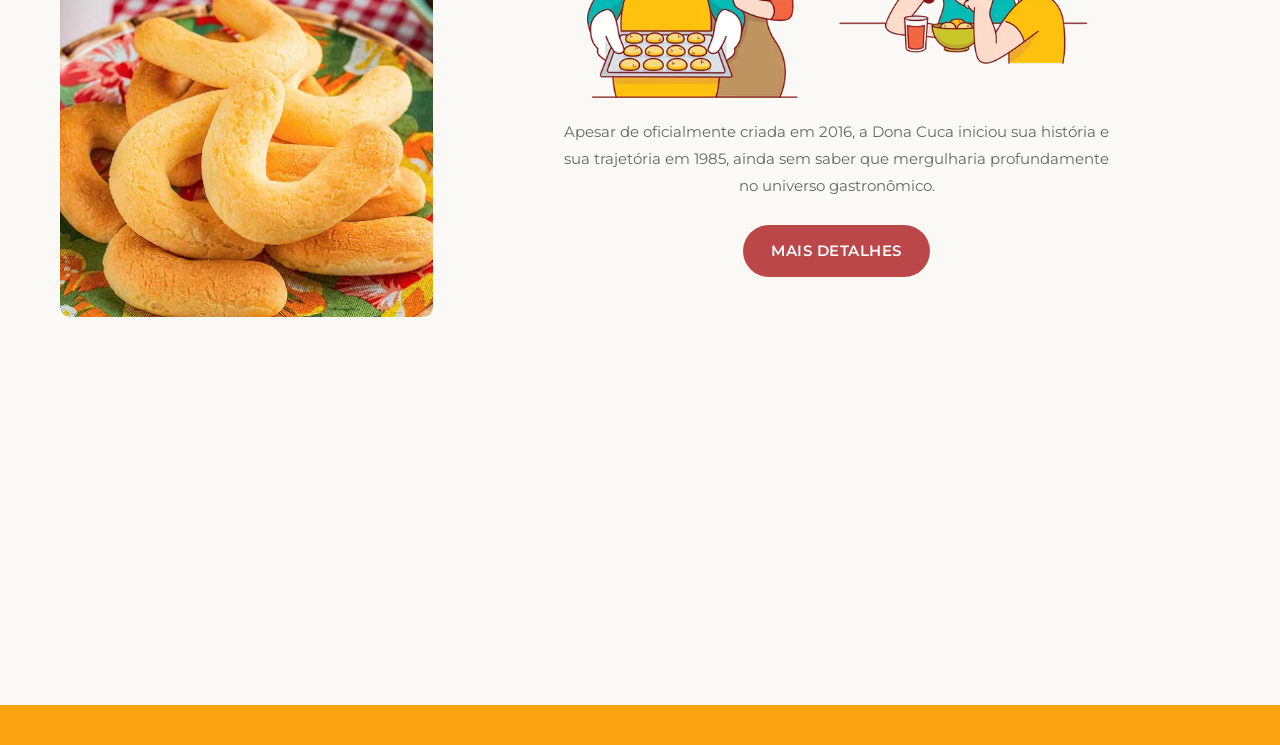
==== commit 18d5186b: "reajustes finais" ====
--- a/index.html
+++ b/index.html
@@ -6,10 +6,12 @@
     <meta name="viewport" content="width=device-width, initial-scale=1.0">
 
     <!-- ===== SEO Primary ===== -->
-    <title>Dona Cuca | Início Pão de Queijo </title>
-    
-    <meta name="description" content="Conheça o pão de queijo artesanal da Dona Cuca — feito com ingredientes de verdade, ovo e queijo autênticos. Tradição desde 1985 em Brasília-DF.">
-    <meta name="keywords" content="pão de queijo, biscoito de queijo, pão de queijo artesanal, Dona Cuca, Brasília, DF, pão de queijo recheado, queijo mineiro">
+    <title>Dona Cuca | Início</title>
+
+    <meta name="description"
+        content="Conheça o pão de queijo artesanal da Dona Cuca — feito com ingredientes de verdade, ovo e queijo autênticos. Tradição desde 1985 em Brasília-DF.">
+    <meta name="keywords"
+        content="pão de queijo, biscoito de queijo, pão de queijo artesanal, Dona Cuca, Brasília, DF, pão de queijo recheado, queijo mineiro">
     <meta name="author" content="Dona Cuca">
     <meta name="robots" content="index, follow">
     <link rel="canonical" href="https://www.donacuca.com.br/">
@@ -18,7 +20,8 @@
     <meta property="og:type" content="website">
     <meta property="og:url" content="https://www.donacuca.com.br/">
     <meta property="og:title" content="Dona Cuca | Pão de Queijo Artesanal em Brasília">
-    <meta property="og:description" content="Feito com ingredientes de verdade desde 1985. Descubra o pão de queijo mais saboroso de Brasília.">
+    <meta property="og:description"
+        content="Feito com ingredientes de verdade desde 1985. Descubra o pão de queijo mais saboroso de Brasília.">
     <meta property="og:image" content="https://www.donacuca.com.br/assets/img/11.webp">
     <meta property="og:image:width" content="1200">
     <meta property="og:image:height" content="630">
@@ -78,368 +81,285 @@
 
 <body>
 
-    <!-- Header -->
-    <header class="header">
-        <div class="container header-container">
-            <div class="logo">
-                <img src="assets/logo/logo.png" alt="Dona Cuca">
-            </div>
-
-            <button class="mobile-menu-btn" aria-label="Abrir menu">
-                <i class="fa-solid fa-bars"></i>
-            </button>
-
-            <nav class="nav-menu">
-                <ul class="nav-list">
-                    <li><a href="index.html" data-i18n="nav-home">INÍCIO</a></li>
-                    <li><a href="sobre/index.html" data-i18n="nav-about">A DONA CUCA</a></li>
-                    <li class="menu-dropdown">
-                        <a href="#produtos" class="linkprincipal" data-i18n="nav-products">PRODUTOS
-                            <i class="fa-solid fa-chevron-down text-xs"></i>
-                        </a>
-                        <ul class="submenu">
-                            <li><a href="produto/index.html">Pães de Queijo</a></li>
-                            <li><a href="produto/index1.html">Biscoitos de Queijo</a></li>
-                            <li><a href="produto/index2.html">Sabores Especiais</a></li>
-                        </ul>
-                    </li>
-                    <li><a href="parceiro/index.html" data-i18n="nav-partner">SEJA UM PARCEIRO</a></li>
-                    <li><a href="#contato" data-i18n="nav-contact">FALE COM A GENTE</a></li>
-                    <li class="language-selector">
-                        <div class="lang-current">
-                            <img src="https://flagcdn.com/w20/br.png" alt="Português" id="current-flag">
-                            <span><span id="current-lang-text">PT</span> <i
-                                    class="fa-solid fa-chevron-down text-xs"></i></span>
-                        </div>
-                        <ul class="lang-dropdown">
-                            <li data-lang="pt" data-flag="br"><img src="https://flagcdn.com/w20/br.png" alt="Português">
-                                Português</li>
-                            <li data-lang="en" data-flag="us"><img src="https://flagcdn.com/w20/us.png" alt="English">
-                                English</li>
-                            <li data-lang="es" data-flag="es"><img src="https://flagcdn.com/w20/es.png" alt="Español">
-                                Español</li>
-                        </ul>
-                    </li>
-                </ul>
-                <a href="#pedir" class="btn btn-primary btn-header" data-i18n="btn-order">Peça agora</a>
-            </nav>
-        </div>
-    </header>
-
-    <!-- Hero Section -->
-    <section id="inicio" class="hero">
-        <div class="hero-bg-slider">
-            <div class="hero-bg-slide" style="background-image: url('assets/img/webp/11.webp'); animation-delay: 0s;"></div>
-            <div class="hero-bg-slide" style="background-image: url('assets/img/webp/09.webp'); animation-delay: 6s;"></div>
-            <div class="hero-bg-slide" style="background-image: url('assets/img/webp/10.webp'); animation-delay: 12s;"></div>
-            <div class="hero-bg-slide" style="background-image: url('assets/img/webp/07.webp'); animation-delay: 18s;"></div>
-        </div>
-        <div class="hero-overlay"></div>
-        <div class="container hero-content">
-            <h2 class="hero-subtitle scroll-reveal" data-i18n="hero-subtitle">Saboreie nossas delícias</h2>
-            <h1 class="hero-title scroll-reveal delay-100" data-i18n="hero-title">Uma experiência gastronômica diferente</h1>
-
-            <div class="hero-video-thumbnail scroll-reveal delay-200">
-                <video id="heroVideo" class="video-thumb-img" autoplay>
-                    <source src="assets/video/video.mp4" type="video/mp4">
-                </video>
-                <div class="play-btn" id="heroPlayBtn" style="cursor: pointer;">
-                    <i class="fa-solid fa-play"></i>
-                </div>
-            </div>
-
-            <div class="hero-buttons scroll-reveal delay-300">
-                <a href="#pedir" class="btn btn-primary" data-i18n="btn-order">Peça agora</a>
-                <a href="https://www.youtube.com/@DonaCucaPaoDeQueijo" target="_blank" class="btn btn-danger"
-                    id="btnYoutubeHero"><span data-i18n="hero-youtube">Acesse nosso canal</span> <i
-                        class="fa-brands fa-youtube"></i></a>
-            </div>
-        </div>
-    </section>
-
-    <!-- Products Section -->
-    <section id="produtos" class="products">
-        <div class="container">
-            <div class="section-header scroll-reveal">
-                <h2 class="section-title" data-i18n="products-title">NOSSOS PRODUTOS</h2>
-            </div>
-
-            <div class="products-grid">
-
-                <div class="product-card scroll-reveal delay-100">
-                    <div class="card-img-wrapper">
-                        <img src="assets/img/webp/01.webp" alt="Pães de Queijo Artesanal Dona Cuca" loading="lazy">
-                    </div>
-                    <div class="card-content">
-                        <h3 data-i18n="prod1-title">PÃES DE QUEIJO</h3>
-                        <p data-i18n="prod1-desc">Para você saborear a qualquer hora com sua família, de forma rápida e
-                            prática as delícias que só a Dona Cuca tem.</p>
-                        <a href="produto/index.html" class="btn btn-outline-danger" data-i18n="btn-more">Mais informações</a>
-                    </div>
-                </div>
-
-
-                <div class="product-card scroll-reveal delay-200">
-                    <div class="card-img-wrapper">
-                        <img src="assets/img/webp/06.webp" alt="Biscoitos de Queijo Dona Cuca" loading="lazy">
-                    </div>
-                    <div class="card-content">
-                        <h3 data-i18n="prod2-title">BISCOITOS DE QUEIJO</h3>
-                        <p data-i18n="prod2-desc">A união perfeita da tradição mineira com a praticidade que o seu dia a
-                            dia pede, em uma embalagem com o sabor de casa.</p>
-                        <a href="produto/index1.html" class="btn btn-outline-danger" data-i18n="btn-more">Mais informações</a>
-                    </div>
-                </div>
-
-
-                <div class="product-card scroll-reveal delay-300">
-                    <div class="card-img-wrapper">
-                        <img src="assets/img/webp/09.webp" alt="Sabores Especiais Dona Cuca" loading="lazy">
-                    </div>
-                    <div class="card-content">
-                        <h3 data-i18n="prod3-title">SABORES ESPECIAIS</h3>
-                        <p data-i18n="prod3-desc">Momentos inesquecíveis merecem sabores e receitas especiais. Produtos
-                            feitos com muito carinho.</p>
-                        <a href="produto/index2.html" class="btn btn-outline-danger" data-i18n="btn-more">Mais informações</a>
-                    </div>
-                </div>
-            </div>
-        </div>
-    </section>
-
-    <!-- Call to Action (Contact) -->
-    <section id="contato" class="cta-section">
-        <div class="container cta-container">
-            <div class="cta-text scroll-reveal-left">
-                <p class="cta-subtitle" data-i18n="cta-subtitle">Deseja mais informações?</p>
-                <h2 class="cta-title" data-i18n="cta-title">Fale com a gente</h2>
-                <a href="https://wa.me/5561995122550" class="btn btn-primary cta-btn" target="_blank">
-                    <i class="fa-brands fa-whatsapp"></i> (61) 99512-2550
-                </a>
-            </div>
-            <div class="cta-images scroll-reveal-right delay-200">
-                <img src="assets/img/webp/02.webp" alt="Pão de queijo Dona Cuca - Peça o seu" class="img-left" loading="lazy">
-                <img src="assets/img/webp/10.webp" alt="Produtos Dona Cuca em destaque" class="img-right" loading="lazy">
-            </div>
-        </div>
-    </section>
-
-    <!-- Depoimentos Section -->
-    <section id="depoimentos" class="testimonials-section">
-        <div class="container">
-            <div class="section-header scroll-reveal">
-                <h3 class="testimonials-label" data-i18n="testimonials-label">Depoimentos</h3>
-                <h2 class="section-title testimonials-title" data-i18n="testimonials-title">O que dizem sobre nós</h2>
-            </div>
-        </div>
-
-        <div class="carousel-track-container scroll-reveal delay-200">
-            <div class="carousel-track">
-                <div class="testimonial-card">
-                    <div class="testimonial-stars">
-                        <i class="fa-solid fa-star"></i><i class="fa-solid fa-star"></i><i
-                            class="fa-solid fa-star"></i><i class="fa-solid fa-star"></i><i
-                            class="fa-solid fa-star"></i>
-                    </div>
-                    <p class="testimonial-text" data-i18n="dep1-text">Pão de queijo delicioso! Sabor de queijo de
-                        verdade! Os recheados são indescritíveis também! Todo mundo que prova quer mais!!!</p>
-                    <span class="testimonial-author">André Oliveira</span>
-                </div>
-
-                <div class="testimonial-card">
-                    <div class="testimonial-stars">
-                        <i class="fa-solid fa-star"></i><i class="fa-solid fa-star"></i><i
-                            class="fa-solid fa-star"></i><i class="fa-solid fa-star"></i><i
-                            class="fa-solid fa-star"></i>
-                    </div>
-                    <p class="testimonial-text" data-i18n="dep2-text">Pão de queijo de excelente qualidade, com
-                        ingredientes autênticos, ovo de verdade, queijo de verdade! Aprovado por mim e por toda a minha
-                        família! Recomendamos fortemente!</p>
-                    <span class="testimonial-author">Suzana Oliveira</span>
-                </div>
-
-                <div class="testimonial-card">
-                    <div class="testimonial-stars">
-                        <i class="fa-solid fa-star"></i><i class="fa-solid fa-star"></i><i
-                            class="fa-solid fa-star"></i><i class="fa-solid fa-star"></i><i
-                            class="fa-solid fa-star"></i>
-                    </div>
-                    <p class="testimonial-text" data-i18n="dep3-text">O produto é de alta qualidade. Embalado
-                        adequadamente. A entrega é pontual. A comunicação com a responsável é totalmente eficaz. Adoro
-                        os produtos e levo sempre para amigos.</p>
-                    <span class="testimonial-author">Virgínia G. Balduino</span>
-                </div>
-
-                <div class="testimonial-card">
-                    <div class="testimonial-stars">
-                        <i class="fa-solid fa-star"></i><i class="fa-solid fa-star"></i><i
-                            class="fa-solid fa-star"></i><i class="fa-solid fa-star"></i><i
-                            class="fa-solid fa-star"></i>
-                    </div>
-                    <p class="testimonial-text" data-i18n="dep4-text">O Pão de Queijo mais saboroso que eu, minhas
-                        filhas e amigos já comemos. Além de sabor tem qualidade e muito amor nos responsáveis por sua
-                        fabricação.</p>
-                    <span class="testimonial-author">Jaque Guerra Costa</span>
-                </div>
-
-                <div class="testimonial-card">
-                    <div class="testimonial-stars">
-                        <i class="fa-solid fa-star"></i><i class="fa-solid fa-star"></i><i
-                            class="fa-solid fa-star"></i><i class="fa-solid fa-star"></i><i
-                            class="fa-solid fa-star"></i>
-                    </div>
-                    <p class="testimonial-text" data-i18n="dep5-text">Uma experiência maravilhosa! O Pão de queijo da
-                        Dona Cuca é um "Manjar dos Deuses"! Simples assim!</p>
-                    <span class="testimonial-author">Marta Maria Damásio Nonato</span>
-                </div>
-
-                <div class="testimonial-card">
-                    <div class="testimonial-stars">
-                        <i class="fa-solid fa-star"></i><i class="fa-solid fa-star"></i><i
-                            class="fa-solid fa-star"></i><i class="fa-solid fa-star"></i><i
-                            class="fa-solid fa-star"></i>
-                    </div>
-                    <p class="testimonial-text" data-i18n="dep6-text">Excelente, pães de queijo deliciosos e ambiente
-                        super agradável e acolhedor. Nota 1000!!!!</p>
-                    <span class="testimonial-author">Fatima Ferraz Palhares</span>
-                </div>
-
-                <div class="testimonial-card">
-                    <div class="testimonial-stars">
-                        <i class="fa-solid fa-star"></i><i class="fa-solid fa-star"></i><i
-                            class="fa-solid fa-star"></i><i class="fa-solid fa-star"></i><i
-                            class="fa-solid fa-star"></i>
-                    </div>
-                    <p class="testimonial-text" data-i18n="dep7-text">Pão de queijo de verdade!!! Simplesmente
-                        maravilhoso! Sabores sazonais sempre surpreendem!</p>
-                    <span class="testimonial-author">Gabriel Bengaloo</span>
-                </div>
-
-                <div class="testimonial-card">
-                    <div class="testimonial-stars">
-                        <i class="fa-solid fa-star"></i><i class="fa-solid fa-star"></i><i
-                            class="fa-solid fa-star"></i><i class="fa-solid fa-star"></i><i
-                            class="fa-solid fa-star"></i>
-                    </div>
-                    <p class="testimonial-text" data-i18n="dep8-text">Uma delícia!!!! Pão de queijo artesanal com
-                        ingredientes de qualidade.</p>
-                    <span class="testimonial-author">Jeanice Durão</span>
-                </div>
-            </div>
-        </div>
-    </section>
-
-    <!-- Gallery and Story Section -->
-    <section id="historia" class="gallery-story-section">
-        <div class="container">
-            <div class="story-grid">
-                <!-- Top row: 3 images -->
-                <div class="story-grid-img img-1 scroll-reveal delay-100">
-                    <img src="assets/img/webp/04.webp" alt="Pão de queijo da Dona Cuca" loading="lazy">
-                </div>
-                <div class="story-grid-img img-2 scroll-reveal delay-200">
-                    <img src="assets/img/webp/12.webp" alt="Dona Cuca — sabor mineiro em Brasília" loading="lazy">
-                </div>
-                <div class="story-grid-img img-3 scroll-reveal delay-300">
-                    <img src="assets/img/webp/03.webp" alt="Produção artesanal Dona Cuca" loading="lazy">
-                </div>
-
-                <!-- Left column: 2 images stacked -->
-                <div class="story-grid-img img-4 scroll-reveal-left delay-400">
-                    <img src="assets/img/webp/13.webp" alt="Dona Cuca — ingredientes frescos e de qualidade" loading="lazy">
-                </div>
-                <div class="story-grid-img img-5 scroll-reveal-left delay-500">
-                    <img src="assets/img/webp/05.webp" alt="Pão de queijo recheado Dona Cuca" loading="lazy">
-                </div>
-
-                <!-- Center-Right: Story card spanning 2 cols and 2 rows -->
-                <div class="story-card scroll-reveal-right delay-200">
-                    <h3 class="story-label" data-i18n="story-label">A Dona Cuca</h3>
-                    <h2 class="story-heading" data-i18n="story-heading">Conheça a nossa história</h2>
-
-                    <div class="story-illustrations">
-                        <img src="assets/img/webp/banner.webp" alt="Ilustração Dona Cuca — história desde 1985" class="story-img" loading="lazy">
-                    </div>
-
-                    <p class="story-paragraph" data-i18n="story-text">Apesar de oficialmente criada em 2016, a Dona Cuca
-                        iniciou sua história e sua trajetória em 1985, ainda sem saber que mergulharia profundamente no
-                        universo gastronômico.</p>
-
-                    <div class="story-btn-wrapper">
-                        <a href="sobre/index.html" class="btn btn-danger" data-i18n="btn-details">Mais detalhes</a>
-                    </div>
-                </div>
-            </div>
-        </div>
-    </section>
-
-    <!-- Footer -->
-    <footer class="footer">
-        <div class="container footer-container">
-            <!-- Col 1 -->
-            <div class="footer-col scroll-reveal">
-                <h4 data-i18n="footer-col1">Ligue para nós</h4>
-                <p class="phone-number">(61) 99512-2550</p>
-                <ul class="contact-list">
-                    <li><i class="fa-solid fa-location-dot"></i> <span data-i18n="footer-address">SIA Trecho 3 Lotes 625
-                            a 695 - Loja 01, Brasília - DF</span></li>
-                    <li><i class="fa-solid fa-envelope"></i> atendimento@donacuca.com.br</li>
-                </ul>
-            </div>
-
-            <!-- Col 2 -->
-            <div class="footer-col scroll-reveal delay-100">
-                <h4 data-i18n="footer-col2">Informações</h4>
-                <ul class="footer-links">
-                    <li><a href="sobre/index.html"><i class="fa-solid fa-chevron-right text-xs"></i> <span
-                                data-i18n="footer-about">Sobre a Dona Cuca</span></a></li>
-                    <li><a href="parceiro/index.html"><i class="fa-solid fa-chevron-right text-xs"></i> <span
-                                data-i18n="footer-partner">Seja um parceiro</span></a></li>
-                    <li><a href="https://wa.me/5561995122550"><i class="fa-solid fa-chevron-right text-xs"></i> <span
-                                data-i18n="footer-contact">Fale com a gente</span></a></li>
-                </ul>
-            </div>
-
-            <!-- Col 3 -->
-            <div class="footer-col scroll-reveal delay-200">
-                <h4 data-i18n="footer-col3">Acesso rápido</h4>
-                <ul class="footer-links">
-                    <li><a href="produto/index.html"><i class="fa-solid fa-chevron-right text-xs"></i> <span
-                                data-i18n="footer-pao">Pão de queijo</span></a></li>
-                    <li><a href="produto/index1.html"><i class="fa-solid fa-chevron-right text-xs"></i> <span
-                                data-i18n="footer-biscoito">Biscoito de queijo</span></a></li>
-                    <li><a href="produto/index2.html"><i class="fa-solid fa-chevron-right text-xs"></i> <span
-                                data-i18n="footer-sabores">Sabores especiais</span></a></li>
-                </ul>
-            </div>
-
-            <!-- Col 4 -->
-            <div class="footer-col scroll-reveal delay-300">
-                <h4 data-i18n="footer-col4">Horários de atendimento</h4>
-                <ul class="hours-list">
-                    <li><i class="fa-solid fa-clock"></i> <span data-i18n="footer-hours1">Segunda - Sexta: 8h às
-                            18h</span></li>
-                    <li><i class="fa-solid fa-clock"></i> <span data-i18n="footer-hours2">Sábado: 8h às 12h</span></li>
-                    <li><i class="fa-solid fa-clock"></i> <span data-i18n="footer-hours3">Domingos e Feriados:
-                            Fechado</span></li>
-                </ul>
-                <div class="social-icons">
-                    <a href="https://www.instagram.com/donacucapaodequeijo"><i class="fa-brands fa-instagram"></i></a>
-                    <a href="https://www.facebook.com/donacucapaodequeijo"><i class="fa-brands fa-facebook-f"></i></a>
-                    <a href="https://wa.me/5561995122550"><i class="fa-brands fa-whatsapp"></i></a>
-                </div>
-            </div>
-        </div>
-    </footer>
-
-    <!-- Floating WhatsApp Button -->
-    <a href="https://wa.me/5561995122550" class="floating-whatsapp" target="_blank"
-        aria-label="Fale conosco no WhatsApp">
-        <i class="fa-brands fa-whatsapp"></i>
-    </a>
-
-    <script src="js/script.js"></script>
-    <script src="js/produtos.js"></script>
+    <app-header></app-header>
+
+    <main>
+        <!-- Hero Section -->
+        <section id="inicio" class="hero">
+            <div class="hero-bg-slider">
+                <div class="hero-bg-slide"
+                    style="background-image: url('assets/img/webp/11.webp'); animation-delay: 0s;"></div>
+                <div class="hero-bg-slide"
+                    style="background-image: url('assets/img/webp/09.webp'); animation-delay: 6s;"></div>
+                <div class="hero-bg-slide"
+                    style="background-image: url('assets/img/webp/10.webp'); animation-delay: 12s;"></div>
+                <div class="hero-bg-slide"
+                    style="background-image: url('assets/img/webp/07.webp'); animation-delay: 18s;"></div>
+            </div>
+            <div class="hero-overlay"></div>
+            <div class="container hero-content">
+                <h2 class="hero-subtitle scroll-reveal" data-i18n="hero-subtitle">Saboreie nossas delícias</h2>
+                <h1 class="hero-title scroll-reveal delay-100" data-i18n="hero-title">Uma experiência gastronômica
+                    diferente</h1>
+
+                <div class="hero-video-thumbnail scroll-reveal delay-200">
+                    <video id="heroVideo" class="video-thumb-img" preload="none" playsinline
+                        poster="assets/img/webp/thumbnail.webp">
+                        <source src="assets/video/video.mp4" type="video/mp4">
+                    </video>
+                    <button class="play-btn" id="heroPlayBtn" aria-label="Reproduzir ou Pausar vídeo">
+                        <i class="fa-solid fa-play"></i>
+                    </button>
+                </div>
+
+                <div class="hero-buttons scroll-reveal delay-300">
+                    <a href="https://wa.me/5561995122550?text=Ol%C3%A1!%20Gostaria%20de%20realizar%20um%20pedido."
+                        class="btn btn-primary" data-i18n="btn-order" target="_blank">Peça agora</a>
+                    <a href="https://www.youtube.com/@DonaCucaPaoDeQueijo" target="_blank" class="btn btn-danger"
+                        id="btnYoutubeHero"><span data-i18n="hero-youtube">Acesse nosso canal</span> <i
+                            class="fa-brands fa-youtube"></i></a>
+                </div>
+            </div>
+        </section>
+
+        <!-- Products Section -->
+        <section id="produtos" class="products">
+            <div class="container">
+                <div class="section-header scroll-reveal">
+                    <h2 class="section-title" data-i18n="products-title">NOSSOS PRODUTOS</h2>
+                </div>
+
+                <div class="products-grid">
+
+                    <div class="product-card scroll-reveal delay-100">
+                        <div class="card-img-wrapper">
+                            <img src="assets/img/webp/01.webp" alt="Pães de Queijo Artesanal Dona Cuca" loading="lazy">
+                        </div>
+                        <div class="card-content">
+                            <h3 data-i18n="prod1-title">PÃES DE QUEIJO</h3>
+                            <p data-i18n="prod1-desc">Para você saborear a qualquer hora com sua família, de forma
+                                rápida e
+                                prática as delícias que só a Dona Cuca tem.</p>
+                            <a href="produto/paes-de-queijo.html" class="btn btn-outline-danger"
+                                data-i18n="btn-more">Mais informações</a>
+                        </div>
+                    </div>
+
+
+                    <div class="product-card scroll-reveal delay-200">
+                        <div class="card-img-wrapper">
+                            <img src="assets/img/webp/06.webp" alt="Biscoitos de Queijo Dona Cuca" loading="lazy">
+                        </div>
+                        <div class="card-content">
+                            <h3 data-i18n="prod2-title">BISCOITOS DE QUEIJO</h3>
+                            <p data-i18n="prod2-desc">A união perfeita da tradição mineira com a praticidade que o seu
+                                dia a
+                                dia pede, em uma embalagem com o sabor de casa.</p>
+                            <a href="produto/biscoitos.html" class="btn btn-outline-danger" data-i18n="btn-more">Mais
+                                informações</a>
+                        </div>
+                    </div>
+
+
+                    <div class="product-card scroll-reveal delay-300">
+                        <div class="card-img-wrapper">
+                            <img src="assets/img/webp/09.webp" alt="Sabores Especiais Dona Cuca" loading="lazy">
+                        </div>
+                        <div class="card-content">
+                            <h3 data-i18n="prod3-title">SABORES ESPECIAIS</h3>
+                            <p data-i18n="prod3-desc">Momentos inesquecíveis merecem sabores e receitas especiais.
+                                Produtos
+                                feitos com muito carinho.</p>
+                            <a href="produto/especiais.html" class="btn btn-outline-danger" data-i18n="btn-more">Mais
+                                informações</a>
+                        </div>
+                    </div>
+                </div>
+            </div>
+        </section>
+
+        <!-- Call to Action (Contact) -->
+        <section id="contato" class="cta-section">
+            <div class="container cta-container">
+                <div class="cta-text scroll-reveal-left">
+                    <p class="cta-subtitle" data-i18n="cta-subtitle">Deseja mais informações?</p>
+                    <h2 class="cta-title" data-i18n="cta-title">Fale com a gente</h2>
+                    <a href="contato/index.html" class="btn btn-primary cta-btn">
+                        <i class="fa-regular fa-envelope"></i> <span data-i18n="cta-button">Entre em contato</span>
+                    </a>
+                </div>
+                <div class="cta-images scroll-reveal-right delay-200">
+                    <img src="assets/img/webp/02.webp" alt="Pão de queijo Dona Cuca - Peça o seu" class="img-left"
+                        loading="lazy">
+                    <img src="assets/img/webp/10.webp" alt="Produtos Dona Cuca em destaque" class="img-right"
+                        loading="lazy">
+                </div>
+            </div>
+        </section>
+
+        <!-- Depoimentos Section -->
+        <section id="depoimentos" class="testimonials-section">
+            <div class="container">
+                <div class="section-header scroll-reveal">
+                    <h3 class="testimonials-label" data-i18n="testimonials-label">Depoimentos</h3>
+                    <h2 class="section-title testimonials-title" data-i18n="testimonials-title">O que dizem sobre nós
+                    </h2>
+                </div>
+            </div>
+
+            <div class="carousel-track-container scroll-reveal delay-200">
+                <div class="carousel-track">
+                    <div class="testimonial-card">
+                        <div class="testimonial-stars">
+                            <i class="fa-solid fa-star"></i><i class="fa-solid fa-star"></i><i
+                                class="fa-solid fa-star"></i><i class="fa-solid fa-star"></i><i
+                                class="fa-solid fa-star"></i>
+                        </div>
+                        <p class="testimonial-text" data-i18n="dep1-text">Pão de queijo delicioso! Sabor de queijo de
+                            verdade! Os recheados são indescritíveis também! Todo mundo que prova quer mais!!!</p>
+                        <span class="testimonial-author">André Oliveira</span>
+                    </div>
+
+                    <div class="testimonial-card">
+                        <div class="testimonial-stars">
+                            <i class="fa-solid fa-star"></i><i class="fa-solid fa-star"></i><i
+                                class="fa-solid fa-star"></i><i class="fa-solid fa-star"></i><i
+                                class="fa-solid fa-star"></i>
+                        </div>
+                        <p class="testimonial-text" data-i18n="dep2-text">Pão de queijo de excelente qualidade, com
+                            ingredientes autênticos, ovo de verdade, queijo de verdade! Aprovado por mim e por toda a
+                            minha
+                            família! Recomendamos fortemente!</p>
+                        <span class="testimonial-author">Suzana Oliveira</span>
+                    </div>
+
+                    <div class="testimonial-card">
+                        <div class="testimonial-stars">
+                            <i class="fa-solid fa-star"></i><i class="fa-solid fa-star"></i><i
+                                class="fa-solid fa-star"></i><i class="fa-solid fa-star"></i><i
+                                class="fa-solid fa-star"></i>
+                        </div>
+                        <p class="testimonial-text" data-i18n="dep3-text">O produto é de alta qualidade. Embalado
+                            adequadamente. A entrega é pontual. A comunicação com a responsável é totalmente eficaz.
+                            Adoro
+                            os produtos e levo sempre para amigos.</p>
+                        <span class="testimonial-author">Virgínia G. Balduino</span>
+                    </div>
+
+                    <div class="testimonial-card">
+                        <div class="testimonial-stars">
+                            <i class="fa-solid fa-star"></i><i class="fa-solid fa-star"></i><i
+                                class="fa-solid fa-star"></i><i class="fa-solid fa-star"></i><i
+                                class="fa-solid fa-star"></i>
+                        </div>
+                        <p class="testimonial-text" data-i18n="dep4-text">O Pão de Queijo mais saboroso que eu, minhas
+                            filhas e amigos já comemos. Além de sabor tem qualidade e muito amor nos responsáveis por
+                            sua
+                            fabricação.</p>
+                        <span class="testimonial-author">Jaque Guerra Costa</span>
+                    </div>
+
+                    <div class="testimonial-card">
+                        <div class="testimonial-stars">
+                            <i class="fa-solid fa-star"></i><i class="fa-solid fa-star"></i><i
+                                class="fa-solid fa-star"></i><i class="fa-solid fa-star"></i><i
+                                class="fa-solid fa-star"></i>
+                        </div>
+                        <p class="testimonial-text" data-i18n="dep5-text">Uma experiência maravilhosa! O Pão de queijo
+                            da
+                            Dona Cuca é um "Manjar dos Deuses"! Simples assim!</p>
+                        <span class="testimonial-author">Marta Maria Damásio Nonato</span>
+                    </div>
+
+                    <div class="testimonial-card">
+                        <div class="testimonial-stars">
+                            <i class="fa-solid fa-star"></i><i class="fa-solid fa-star"></i><i
+                                class="fa-solid fa-star"></i><i class="fa-solid fa-star"></i><i
+                                class="fa-solid fa-star"></i>
+                        </div>
+                        <p class="testimonial-text" data-i18n="dep6-text">Excelente, pães de queijo deliciosos e
+                            ambiente
+                            super agradável e acolhedor. Nota 1000!!!!</p>
+                        <span class="testimonial-author">Fatima Ferraz Palhares</span>
+                    </div>
+
+                    <div class="testimonial-card">
+                        <div class="testimonial-stars">
+                            <i class="fa-solid fa-star"></i><i class="fa-solid fa-star"></i><i
+                                class="fa-solid fa-star"></i><i class="fa-solid fa-star"></i><i
+                                class="fa-solid fa-star"></i>
+                        </div>
+                        <p class="testimonial-text" data-i18n="dep7-text">Pão de queijo de verdade!!! Simplesmente
+                            maravilhoso! Sabores sazonais sempre surpreendem!</p>
+                        <span class="testimonial-author">Gabriel Bengaloo</span>
+                    </div>
+
+                    <div class="testimonial-card">
+                        <div class="testimonial-stars">
+                            <i class="fa-solid fa-star"></i><i class="fa-solid fa-star"></i><i
+                                class="fa-solid fa-star"></i><i class="fa-solid fa-star"></i><i
+                                class="fa-solid fa-star"></i>
+                        </div>
+                        <p class="testimonial-text" data-i18n="dep8-text">Uma delícia!!!! Pão de queijo artesanal com
+                            ingredientes de qualidade.</p>
+                        <span class="testimonial-author">Jeanice Durão</span>
+                    </div>
+                </div>
+            </div>
+        </section>
+
+        <!-- Gallery and Story Section -->
+        <section id="historia" class="gallery-story-section">
+            <div class="container">
+                <div class="story-grid">
+                    <!-- Top row: 3 images -->
+                    <div class="story-grid-img img-1 scroll-reveal delay-100">
+                        <img src="assets/img/webp/04.webp" alt="Pão de queijo da Dona Cuca" loading="lazy">
+                    </div>
+                    <div class="story-grid-img img-2 scroll-reveal delay-200">
+                        <img src="assets/img/webp/12.webp" alt="Dona Cuca — sabor mineiro em Brasília" loading="lazy">
+                    </div>
+                    <div class="story-grid-img img-3 scroll-reveal delay-300">
+                        <img src="assets/img/webp/03.webp" alt="Produção artesanal Dona Cuca" loading="lazy">
+                    </div>
+
+                    <!-- Left column: 2 images stacked -->
+                    <div class="story-grid-img img-4 scroll-reveal-left delay-400">
+                        <img src="assets/img/webp/13.webp" alt="Dona Cuca — ingredientes frescos e de qualidade"
+                            loading="lazy">
+                    </div>
+                    <div class="story-grid-img img-5 scroll-reveal-left delay-500">
+                        <img src="assets/img/webp/05.webp" alt="Pão de queijo recheado Dona Cuca" loading="lazy">
+                    </div>
+
+                    <!-- Center-Right: Story card spanning 2 cols and 2 rows -->
+                    <div class="story-card scroll-reveal-right delay-200">
+                        <h3 class="story-label" data-i18n="story-label">A Dona Cuca</h3>
+                        <h2 class="story-heading" data-i18n="story-heading">Conheça a nossa história</h2>
+
+                        <div class="story-illustrations">
+                            <img src="assets/img/webp/banner.webp" alt="Ilustração Dona Cuca — história desde 1985"
+                                class="story-img" loading="lazy">
+                        </div>
+
+                        <p class="story-paragraph" data-i18n="story-text">Apesar de oficialmente criada em 2016, a Dona
+                            Cuca
+                            iniciou sua história e sua trajetória em 1985, ainda sem saber que mergulharia profundamente
+                            no
+                            universo gastronômico.</p>
+
+                        <div class="story-btn-wrapper">
+                            <a href="sobre/index.html" class="btn btn-danger" data-i18n="btn-details">Mais detalhes</a>
+                        </div>
+                    </div>
+                </div>
+            </div>
+        </section>
+    </main>
+
+    <app-footer></app-footer>
+
+    <script type="module" src="js/script.js"></script>
 </body>
 
-</html>
+</html>
--- a/css/style.css
+++ b/css/style.css
@@ -1,13 +1,13 @@
 /* ===== Variáveis CSS ===== */
 :root {
-  --primary-color: #F89C1E;
-  /* Laranja Dona Cuca */
-  --primary-hover: #E08915;
-  --secondary-color: #DA2424;
-  /* Vermelho/bordo */
-  --secondary-hover: #B71C1C;
+  --primary-color: #fca311;
+  /* Dourado Dona Cuca Premium */
+  --primary-hover: #e8950d;
+  --secondary-color: #bc4749;
+  /* Vinho/Bordeaux */
+  --secondary-hover: #a33235;
   --whatsapp-color: #25D366;
-  --footer-bg: #4B2E1D;
+  --footer-bg: #3a2215;
   /* Marrom Escuro */
   --bg-bege: #f3eee3;
   /* Marrom Escuro */
@@ -23,6 +23,20 @@
   scroll-behavior: smooth;
 }
 
+body {
+  animation: fadeIn 0.5s ease-in forwards;
+}
+
+@keyframes fadeIn {
+  0% {
+    opacity: 0;
+  }
+
+  100% {
+    opacity: 1;
+  }
+}
+
 /* ===== Custom Scrollbar ===== */
 ::-webkit-scrollbar {
   width: 12px;
@@ -93,24 +107,25 @@
   align-items: center;
   justify-content: center;
   gap: 8px;
-  padding: 12px 24px;
-  border-radius: 30px;
+  padding: 14px 28px;
+  border-radius: 40px;
   font-weight: 600;
-  font-size: 0.9rem;
-  transition: all 0.3s cubic-bezier(0.25, 0.8, 0.25, 1);
+  font-size: 0.95rem;
+  transition: all 0.4s cubic-bezier(0.25, 1, 0.5, 1);
   cursor: pointer;
   border: none;
   text-transform: uppercase;
+  letter-spacing: 0.5px;
 }
 
 .btn:hover {
-  transform: translateY(-3px) scale(1.02);
-  box-shadow: 0 8px 20px rgba(0, 0, 0, 0.15);
+  transform: translateY(-4px) scale(1.02);
+  box-shadow: 0 10px 25px rgba(0, 0, 0, 0.15);
 }
 
 .btn:active {
   transform: translateY(0) scale(0.98);
-  box-shadow: 0 2px 5px rgba(0, 0, 0, 0.1);
+  box-shadow: 0 4px 10px rgba(0, 0, 0, 0.1);
 }
 
 .btn-primary {
@@ -235,6 +250,7 @@
   margin: 0;
 }
 
+.language-selector.open .lang-dropdown,
 .language-selector:hover .lang-dropdown {
   display: flex;
 }
@@ -264,26 +280,27 @@
 
 /*submeny dropdown*/
 .submenu {
-    display: none;
-    position: absolute;
-    background-color: #f9f9f9;
-    box-shadow: 0px 8px 16px rgba(0,0,0,0.2);
-    padding: 10px;
-}
-
+  display: none;
+  position: absolute;
+  background-color: #f9f9f9;
+  box-shadow: 0px 8px 16px rgba(0, 0, 0, 0.2);
+  padding: 10px;
+}
+
+.menu-dropdown.open .submenu,
 .menu-dropdown:hover .submenu {
-    display: block;
+  display: block;
 }
 
 .submenu li a {
-    text-decoration: none;
-    color: #333;
-    padding: 10px;
-    display: block;
+  text-decoration: none;
+  color: #333;
+  padding: 10px;
+  display: block;
 }
 
 .submenu li a:hover {
-    background-color: #ddd;
+  background-color: #ddd;
 }
 
 /* ===== Hero Section ===== */
@@ -302,15 +319,20 @@
 
 .hero-bg-slider {
   position: absolute;
-  top: 0; left: 0; right: 0; bottom: 0;
+  top: 0;
+  left: 0;
+  right: 0;
+  bottom: 0;
   z-index: 0;
   overflow: hidden;
 }
 
 .hero-bg-slide {
   position: absolute;
-  top: 0; left: 0; 
-  width: 100%; height: 100%;
+  top: 0;
+  left: 0;
+  width: 100%;
+  height: 100%;
   background-size: cover;
   background-position: center;
   opacity: 0;
@@ -318,17 +340,40 @@
 }
 
 @keyframes heroZoomFade {
-  0% { opacity: 0; transform: scale(1); }
-  5% { opacity: 1; transform: scale(1.02); }
-  25% { opacity: 1; transform: scale(1.1); }
-  30% { opacity: 0; transform: scale(1.12); }
-  100% { opacity: 0; transform: scale(1.15); }
+  0% {
+    opacity: 0;
+    transform: scale(1);
+  }
+
+  5% {
+    opacity: 1;
+    transform: scale(1.02);
+  }
+
+  25% {
+    opacity: 1;
+    transform: scale(1.1);
+  }
+
+  30% {
+    opacity: 0;
+    transform: scale(1.12);
+  }
+
+  100% {
+    opacity: 0;
+    transform: scale(1.15);
+  }
 }
 
 .hero-overlay {
   position: absolute;
-  top: 0; left: 0; right: 0; bottom: 0;
-  background-color: rgba(51, 51, 51, 0.65); /* Fundo cinza translúcido */
+  top: 0;
+  left: 0;
+  right: 0;
+  bottom: 0;
+  background-color: rgba(51, 51, 51, 0.65);
+  /* Fundo cinza translúcido */
   z-index: 1;
 }
 
@@ -581,6 +626,7 @@
   0% {
     transform: translateX(0);
   }
+
   100% {
     transform: translateX(-50%);
   }
@@ -644,11 +690,25 @@
   gap: 20px;
 }
 
-.story-grid-img.img-1 { grid-area: img1; }
-.story-grid-img.img-2 { grid-area: img2; }
-.story-grid-img.img-3 { grid-area: img3; }
-.story-grid-img.img-4 { grid-area: img4; }
-.story-grid-img.img-5 { grid-area: img5; }
+.story-grid-img.img-1 {
+  grid-area: img1;
+}
+
+.story-grid-img.img-2 {
+  grid-area: img2;
+}
+
+.story-grid-img.img-3 {
+  grid-area: img3;
+}
+
+.story-grid-img.img-4 {
+  grid-area: img4;
+}
+
+.story-grid-img.img-5 {
+  grid-area: img5;
+}
 
 /* Story card spanning center + right, rows 2-3 */
 .story-card {
@@ -814,7 +874,8 @@
 }
 
 /* ===== BASE ===== */
-img, video {
+img,
+video {
   max-width: 100%;
   height: auto;
   display: block;
@@ -824,19 +885,19 @@
 .scroll-reveal {
   opacity: 0;
   transform: translateY(40px);
-  transition: opacity 0.8s ease-out, transform 0.8s ease-out;
+  transition: opacity 1s cubic-bezier(0.16, 1, 0.3, 1), transform 1s cubic-bezier(0.16, 1, 0.3, 1);
 }
 
 .scroll-reveal-left {
   opacity: 0;
   transform: translateX(-40px);
-  transition: opacity 0.8s ease-out, transform 0.8s ease-out;
+  transition: opacity 1s cubic-bezier(0.16, 1, 0.3, 1), transform 1s cubic-bezier(0.16, 1, 0.3, 1);
 }
 
 .scroll-reveal-right {
   opacity: 0;
   transform: translateX(40px);
-  transition: opacity 0.8s ease-out, transform 0.8s ease-out;
+  transition: opacity 1s cubic-bezier(0.16, 1, 0.3, 1), transform 1s cubic-bezier(0.16, 1, 0.3, 1);
 }
 
 .scroll-reveal.active,
@@ -846,11 +907,25 @@
   transform: translate(0, 0);
 }
 
-.delay-100 { transition-delay: 100ms; }
-.delay-200 { transition-delay: 200ms; }
-.delay-300 { transition-delay: 300ms; }
-.delay-400 { transition-delay: 400ms; }
-.delay-500 { transition-delay: 500ms; }
+.delay-100 {
+  transition-delay: 100ms;
+}
+
+.delay-200 {
+  transition-delay: 200ms;
+}
+
+.delay-300 {
+  transition-delay: 300ms;
+}
+
+.delay-400 {
+  transition-delay: 400ms;
+}
+
+.delay-500 {
+  transition-delay: 500ms;
+}
 
 /* ===== Floating WhatsApp Button ===== */
 .floating-whatsapp {
@@ -885,9 +960,11 @@
   .hero-title {
     font-size: 2.8rem;
   }
+
   .hero-video-thumbnail {
     width: 420px;
   }
+
   .cta-images img {
     width: 400px;
     height: 180px;
@@ -1094,7 +1171,7 @@
   .hero-subtitle {
     font-size: 1.2rem;
   }
-  
+
   .hero-title {
     font-size: 1.8rem;
   }
@@ -1148,3 +1225,27 @@
     padding: 10px 18px;
   }
 }
+
+*:focus-visible {
+  outline: 3px solid var(--primary-color);
+  outline-offset: 2px;
+  border-radius: 2px;
+}
+
+@media (prefers-reduced-motion: reduce) {
+
+  *,
+  *::before,
+  *::after {
+    animation-duration: 0.01ms !important;
+    animation-iteration-count: 1 !important;
+    transition-duration: 0.01ms !important;
+    scroll-behavior: auto !important;
+  }
+}
+
+@media (max-width: 768px) {
+  .cta-section {
+    display: none !important;
+  }
+}
